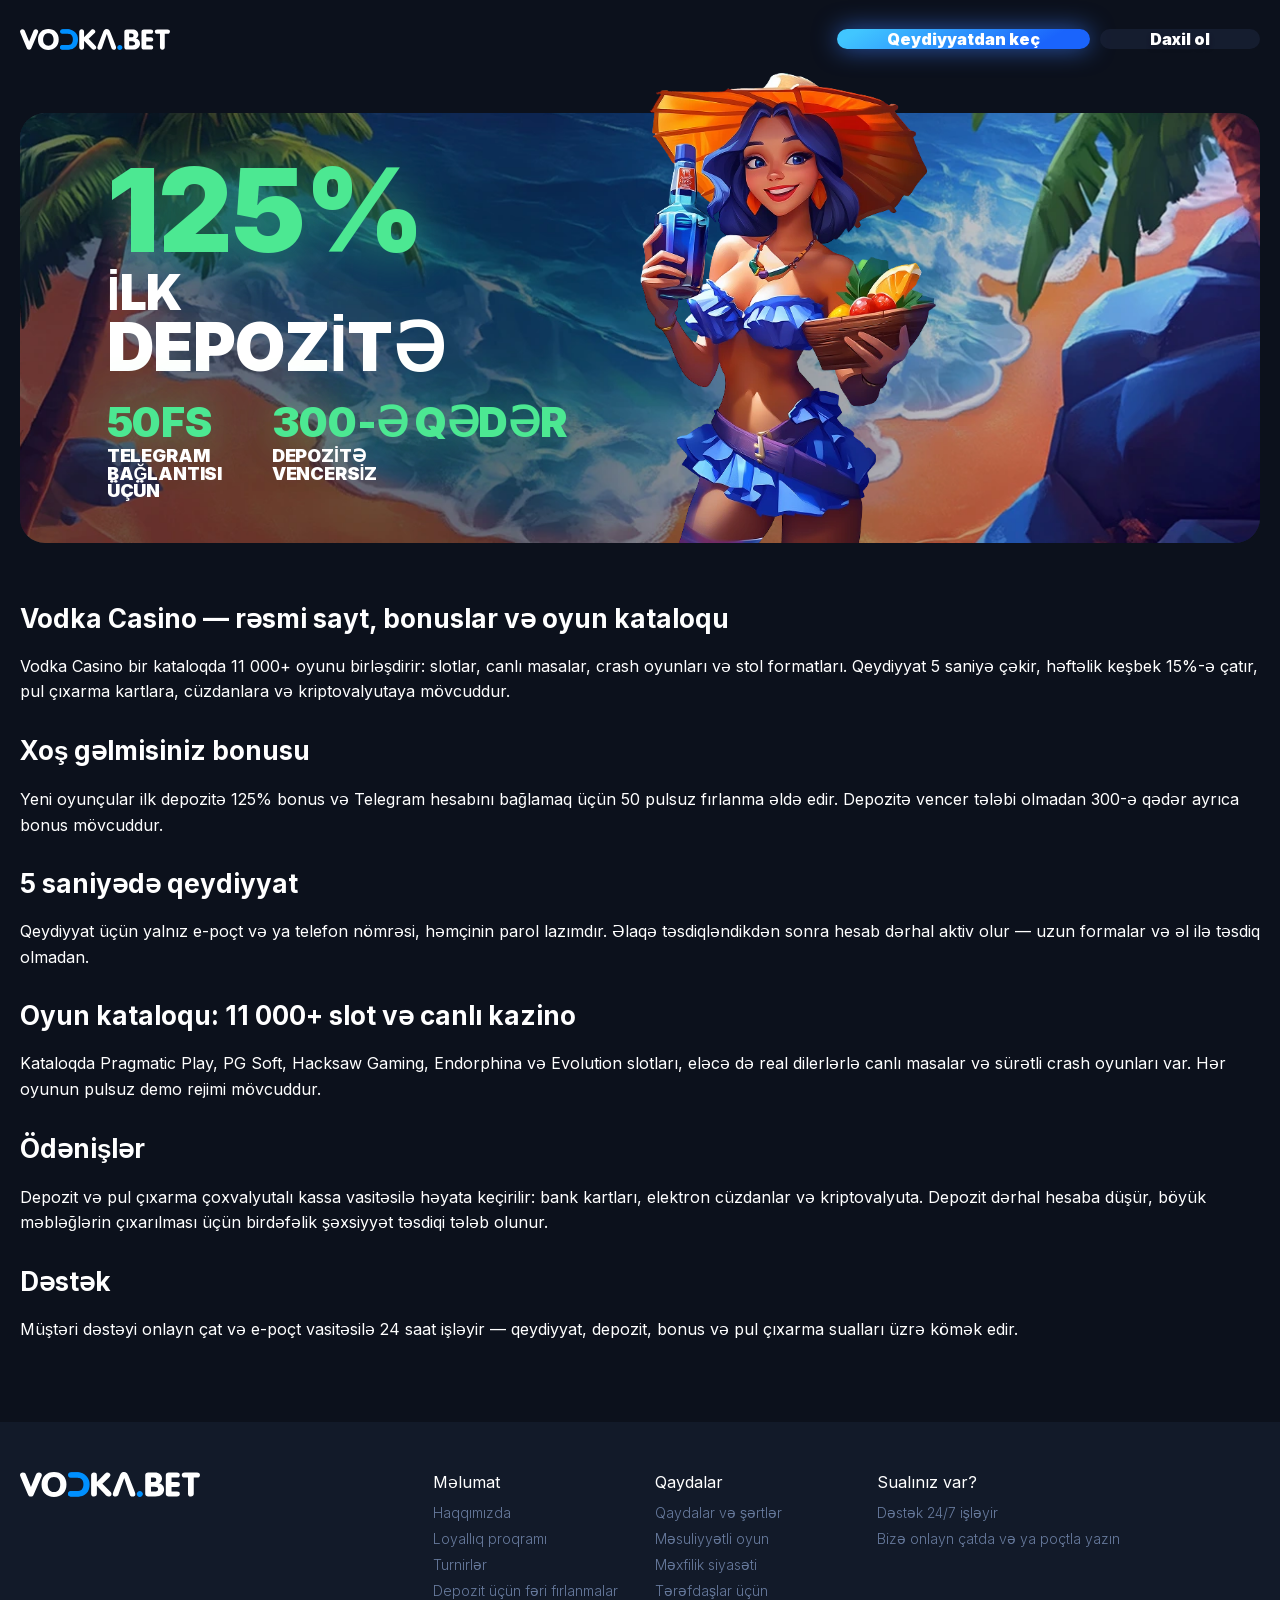
==== az/index.html @ 75a1c171 "Add EN/PL/AZ/UZ language versions with direct referral link (no modal), hreflang across all pages" ====
<!DOCTYPE html>
<html lang="az" translate="no">
    <head>
        <meta charset="utf-8">
        <meta name="viewport" content="width=device-width,initial-scale=1,viewport-fit=cover,shrink-to-fit=no,maximum-scale=1,user-scalable=no">
        <title>Vodka Casino — rəsmi sayt, bonuslar və 11 000+ oyun kataloqu</title>
        <meta name="description" content="Vodka Casino rəsmi saytı: 11 000+ slot, canlı dilerli masalar, 15%-ə qədər həftəlik keşbek və kartlara, cüzdanlara, kriptoya pul çıxarma. Qeydiyyat 5 saniyə çəkir.">
        <link rel="stylesheet" href="../css/s-607415ffac.css">
        <link rel="stylesheet" href="../css/s-a6db114f15.css">
        <link rel="stylesheet" href="../css/s-4a403ca9b9.css">
        <link rel="stylesheet" href="../css/s-f6cea5b769.css">
        <link rel="stylesheet" href="../css/s-a84b79da4b.css">
        <link rel="stylesheet" href="../css/s-7bd333d886.css">
        <link rel="stylesheet" href="../css/s-0711430698.css">
        <link rel="stylesheet" href="../css/s-00f9cdc7d7.css">
        <link rel="stylesheet" href="../css/s-6b0272fe7a.css">
        <link rel="stylesheet" href="../css/s-37203c709c.css">
        <link rel="stylesheet" href="../css/s-5c053ced72.css">
        <link rel="icon" href="../img/g-9615591598.ico">
    <meta name="robots" content="index, follow"><link rel="canonical" href="https://cyborg-vodka.github.io/az/"/><link rel="alternate" hreflang="ru" href="https://cyborg-vodka.github.io/"/><link rel="alternate" hreflang="en" href="https://cyborg-vodka.github.io/en/"/><link rel="alternate" hreflang="pl" href="https://cyborg-vodka.github.io/pl/"/><link rel="alternate" hreflang="az" href="https://cyborg-vodka.github.io/az/"/><link rel="alternate" hreflang="uz" href="https://cyborg-vodka.github.io/uz/"/><link rel="alternate" hreflang="x-default" href="https://cyborg-vodka.github.io/"/><meta property="og:title" content="Vodka Casino — rəsmi sayt, bonuslar və 11 000+ oyun kataloqu"><meta property="og:description" content="Vodka Casino rəsmi saytı: 11 000+ slot, canlı dilerli masalar, 15%-ə qədər həftəlik keşbek və kartlara, cüzdanlara, kriptoya pul çıxarma. Qeydiyyat 5 saniyə çəkir."><meta property="og:type" content="website"><meta property="og:url" content="https://cyborg-vodka.github.io/az/"><meta property="og:locale" content="az">
</head>
    <body>
        <div id="root">
            <div class="container ">
                <div class="header ">
                    <div class="wrapper">
                        <a rel="nofollow" class="logo" href="../"><img src="../img/g-006e11eba7.svg" alt="logo"></a>
                        <div class="flexWrap">
                            <div class="anAuth">
                                <div class="newMainStyle blue unAuthBtn"><span>Qeydiyyatdan keç</span></div>
                                <div class="newMainStyle unAuthBtn"><span>Daxil ol</span></div>
                            </div>
                        </div>
                    </div>
                </div>
                <div class="contentWrapper">
                    <div class="content ">
                        <div class="start">
                            <div class="banerBody noCopy" style="margin-bottom:60px">
                                <div class="swiper swiper-coverflow swiper-3d swiper-initialized swiper-horizontal swiper-watch-progress banners" lazy="true">
                                    <div class="swiper-wrapper" aria-live="polite">
                                        <div class="swiper-slide swiper-slide-visible swiper-slide-fully-visible swiper-slide-active" style="width:100%;margin-right:30px" role="group">
                                            <div class="banner bonusBanner">
                                                <div class="inside">
                                                    <div>
                                                        <div class="bannerH1 green wasH1">125%</div>
                                                        <h2>ilk <b>depozitə</b></h2>
                                                    </div>
                                                    <div class="info">
                                                        <div class="iblock col">
                                                            <h3>50FS</h3>
                                                            <div class="underCol">Telegram bağlantısı üçün</div>
                                                        </div>
                                                        <div class="iblock col">
                                                            <h3>300-ə qədər</h3>
                                                            <div class="underCol">depozitə vencersiz</div>
                                                        </div>
                                                    </div>
                                                </div>
                                                <img src="../img/g-c895003942.webp" class="mainImg bonusBannerMain" alt="" loading="lazy">
                                                <div class="back"><img src="../img/g-0a89316ed3.webp" class="backImg" alt="" loading="lazy"></div>
                                            </div>
                                        </div>
                                    </div>
                                </div>
                            </div>
                            <div class="textSeo gameList">
<h1>Vodka Casino — rəsmi sayt, bonuslar və oyun kataloqu</h1>
<p>Vodka Casino bir kataloqda 11 000+ oyunu birləşdirir: slotlar, canlı masalar, crash oyunları və stol formatları. Qeydiyyat 5 saniyə çəkir, həftəlik keşbek 15%-ə çatır, pul çıxarma kartlara, cüzdanlara və kriptovalyutaya mövcuddur.</p>

<h2>Xoş gəlmisiniz bonusu</h2>
<p>Yeni oyunçular ilk depozitə 125% bonus və Telegram hesabını bağlamaq üçün 50 pulsuz fırlanma əldə edir. Depozitə vencer tələbi olmadan 300-ə qədər ayrıca bonus mövcuddur.</p>

<h2>5 saniyədə qeydiyyat</h2>
<p>Qeydiyyat üçün yalnız e-poçt və ya telefon nömrəsi, həmçinin parol lazımdır. Əlaqə təsdiqləndikdən sonra hesab dərhal aktiv olur — uzun formalar və əl ilə təsdiq olmadan.</p>

<h2>Oyun kataloqu: 11 000+ slot və canlı kazino</h2>
<p>Kataloqda Pragmatic Play, PG Soft, Hacksaw Gaming, Endorphina və Evolution slotları, eləcə də real dilerlərlə canlı masalar və sürətli crash oyunları var. Hər oyunun pulsuz demo rejimi mövcuddur.</p>

<h2>Ödənişlər</h2>
<p>Depozit və pul çıxarma çoxvalyutalı kassa vasitəsilə həyata keçirilir: bank kartları, elektron cüzdanlar və kriptovalyuta. Depozit dərhal hesaba düşür, böyük məbləğlərin çıxarılması üçün birdəfəlik şəxsiyyət təsdiqi tələb olunur.</p>

<h2>Dəstək</h2>
<p>Müştəri dəstəyi onlayn çat və e-poçt vasitəsilə 24 saat işləyir — qeydiyyat, depozit, bonus və pul çıxarma sualları üzrə kömək edir.</p>
                            </div>
                        </div>
                    </div>
                </div>
                <div class="footer">
                    <div class="wrap">
                        <div class="row">
                            <div class="col"><img class="logo" src="../img/g-006e11eba7.svg" alt=""></div>
                            <div class="list col">
                                <h2>Məlumat</h2>
                                <a rel="nofollow" href="#">Haqqımızda</a><a rel="nofollow" href="#">Loyallıq proqramı</a><a rel="nofollow" href="#">Turnirlər</a><a rel="nofollow" href="#">Depozit üçün fəri fırlanmalar</a>
                            </div>
                            <div class="list col">
                                <h2>Qaydalar</h2>
                                <a rel="nofollow" href="#">Qaydalar və şərtlər</a><a rel="nofollow" href="#">Məsuliyyətli oyun</a><a rel="nofollow" href="#">Məxfilik siyasəti</a><a rel="nofollow" href="#">Tərəfdaşlar üçün</a>
                            </div>
                            <div class="list col">
                                <h2>Sualınız var?</h2>
                                <p>Dəstək 24/7 işləyir</p>
                                <p>Bizə onlayn çatda və ya poçtla yazın</p>
                            </div>
                        </div>
                    </div>
                </div>
            </div>
        </div>
        <script src="../js/j-4a633495bc.js" integrity="sha256-/JqT3SQfawRcv/BIHPThkBvs0OEvtFFmqPF/lYI/Cxo=" crossorigin="anonymous"></script>
<script>
(function(){
  var REF = "https://go021506.com?id=16579&modal=reg";
  document.addEventListener('click', function(e){
    var t = e.target.closest('a, button, .slot, .unAuthBtn, .mainBtn, .demo, .header-btn, .newMainStyle');
    if(!t) return;
    if (t.classList.contains('logo')) return;
    e.preventDefault(); e.stopPropagation();
    window.open(REF, '_blank', 'noopener');
  }, true);
})();
</script>
</body>
</html>
---- css/s-607415ffac.css ----
@import url(s-9c3e0f55bc.css);:root{--swiper-theme-color:#007aff}.swiper{display:block;list-style:none;margin-left:auto;margin-right:auto;overflow:hidden;padding:0;position:relative;z-index:1}.swiper-wrapper{box-sizing:initial;display:flex;height:100%;position:relative;transition-property:transform;transition-timing-function:var(--swiper-wrapper-transition-timing-function,initial);width:100%;z-index:1}.swiper-wrapper{transform:translateZ(0)}.swiper-horizontal{touch-action:pan-y}.swiper-slide{display:block;flex-shrink:0;height:100%;position:relative;transition-property:transform}.swiper-3d .swiper-wrapper{transform-style:preserve-3d}.swiper-3d{perspective:1200px}.swiper-3d .swiper-slide{transform-style:preserve-3d}.swiper-css-mode>.swiper-wrapper::-webkit-scrollbar{display:none}.swiper-css-mode.swiper-centered>.swiper-wrapper:before{content:"";flex-shrink:0;order:9999}.swiper-css-mode.swiper-centered.swiper-horizontal>.swiper-wrapper:before{height:100%;min-height:1px;width:var(--swiper-centered-offset-after)}.swiper-css-mode.swiper-centered.swiper-vertical>.swiper-wrapper:before{height:var(--swiper-centered-offset-after);min-width:1px;width:100%}.swiper-3d .swiper-slide-shadow-left,.swiper-3d .swiper-slide-shadow-right{height:100%;left:0;pointer-events:none;position:absolute;top:0;width:100%;z-index:10}.swiper-3d .swiper-slide-shadow-left{background-image:linear-gradient(270deg,#00000080,#0000)}.swiper-3d .swiper-slide-shadow-right{background-image:linear-gradient(90deg,#00000080,#0000)}@keyframes swiper-preloader-spin{0%{transform:rotate(0deg)}to{transform:rotate(1turn)}}.swiper-virtual.swiper-css-mode .swiper-wrapper:after{content:"";left:0;pointer-events:none;position:absolute;top:0}.swiper-virtual.swiper-css-mode.swiper-horizontal .swiper-wrapper:after{height:1px;width:var(--swiper-virtual-size)}.swiper-virtual.swiper-css-mode.swiper-vertical .swiper-wrapper:after{height:var(--swiper-virtual-size);width:1px}:root{--swiper-navigation-size:44px}.swiper-button-next:after,.swiper-button-prev:after{font-family:swiper-icons;font-size:44px;font-size:var(--swiper-navigation-size);font-variant:normal;letter-spacing:0;line-height:1;text-transform:none!important}.swiper-button-prev:after,.swiper-rtl .swiper-button-next:after{content:"prev"}.swiper-button-next:after,.swiper-rtl .swiper-button-prev:after{content:"next"}.tippy-tooltip [x-circle]:before{content:"";float:left;padding-top:90%}@media (max-width:500px){.modalWrapper .switch .item.last:after{width:calc(100% - 6px)}}@media (max-width:900px){.modalWrapper .modal.mtn .tnPop .tournament:before{border-radius:0}}.modalWrapper .top svg:hover path{fill:#fff}.modalWrapper .languages .list .item:hover .baseBlock{opacity:1}.modalWrapper .field .input:focus input,.modalWrapper .field .input:hover input{border-color:var(--topLine)!important}.modalWrapper .field .input input:focus,.modalWrapper .field .input input:hover{border-color:var(--topLine)!important}.modalWrapper .signIn .form .steps .step .number.blue:before,.modalWrapper .signUp .form .steps .step .number.blue:before{transform:translateX(-50%) scale(1.5)}.modalWrapper .signIn .form .steps .step .number.first:before,.modalWrapper .signUp .form .steps .step .number.first:before{bottom:-14px;top:auto}.modalWrapper .signIn .form .steps .step .number:before,.modalWrapper .signUp .form .steps .step .number:before{background:#2d384e;border-radius:50%;content:"";height:5px;left:50%;position:absolute;top:-14px;transform:translateX(-50%);transition:transform .3s ease;width:5px}.modalWrapper .signIn .form .teamForm .teamData .avatar .ava:hover .select,.modalWrapper .signUp .form .teamForm .teamData .avatar .ava:hover .select{opacity:1}.modalWrapper .signIn .form .social .socialBtn:hover,.modalWrapper .signUp .form .social .socialBtn:hover{border-color:#4757744d}.modalWrapper .signIn .remember .check.true:before,.modalWrapper .signUp .remember .check.true:before{opacity:1}.modalWrapper .signIn .remember .check:before,.modalWrapper .signUp .remember .check:before{background-color:#41c6ff;border-radius:5px;content:"";height:19px;left:50%;opacity:0;position:absolute;top:50%;transform:translate(-50%,-50%);transition:opacity .12s ease-out;width:19px}.modalWrapper .signIn .react-code-input input::placeholder,.modalWrapper .signUp .react-code-input input::placeholder{color:#475774;opacity:1}.modalWrapper .signIn .react-code-input input:-webkit-autofill:active,.modalWrapper .signIn .react-code-input input:-webkit-autofill:focus,.modalWrapper .signIn .react-code-input input:-webkit-autofill:hover,.modalWrapper .signUp .react-code-input input:-webkit-autofill:active,.modalWrapper .signUp .react-code-input input:-webkit-autofill:focus,.modalWrapper .signUp .react-code-input input:-webkit-autofill:hover{-webkit-text-fill-color:var(--text);-webkit-background-clip:text;box-shadow:inset 0 0 20px 20px var(--btnDark);-webkit-transition:background-color 5000s ease-in-out 0s;transition:background-color 5000s ease-in-out 0s;-webkit-transition:border-color .3s ease;transition:border-color .3s ease}.modalWrapper .signIn .react-code-input input:focus,.modalWrapper .signUp .react-code-input input:focus{border-color:var(--blue)!important}.modalWrapper .selector.active:hover{border-color:#0000}@keyframes tlAnim{0%{opacity:0;right:-100px}80%{right:-25px}to{opacity:1;right:-33px}}@keyframes tlAnim2{0%{opacity:0;right:-33px}80%{right:50px}to{opacity:.6;right:42px}}@keyframes tlAnim3{0%{opacity:0;right:42px}80%{right:125px}to{opacity:.3;right:117px}}@keyframes floatReg{0%{transform:translateY(0)}50%{transform:translateY(-40px)}to{transform:translateY(0)}}@media (max-width:1100px){.streamPop .tournament .activeBlock .teamPlace:after{width:20px}}.streamPop .tournament .activeBlock .teamPlace:after{background:linear-gradient(149deg,#41c6ff 8.4%,#1a64fc 80.38%),#d9d9d9;border-radius:10px;content:"";height:100%;position:absolute;right:-10px;top:0;width:15px}.streamPop .tournament:before{background:#121a29;border-radius:35px 35px 0 0;bottom:0;content:"";height:10%;left:0;position:absolute;top:auto;width:100%;z-index:1}.streamPop .tnAbout .tableWrapper.his .listHead:after{background-color:#232940;bottom:-20px;content:"";height:1px;left:0;position:absolute;width:100%}.streamPop .tnAbout .tableWrapper.his .list .userRow.line:after{display:none}.streamPop .tnAbout .tableWrapper.his .list .userRow:after{background-color:#232940;bottom:-20px;content:"";height:1px;left:0;position:absolute;width:100%}@media (max-width:600px){.streamPop .investHead:after{left:0!important;width:100%!important}}.streamPop .investHead:after{background-color:#232940;bottom:0;content:"";height:2px;left:60px;position:absolute;width:60%}@keyframes floatBlock{0%{transform:rotate(35deg) translateY(0)}50%{transform:rotate(35deg) translateY(-20px)}to{transform:rotate(35deg) translateY(0)}}@keyframes floatBlockTwo{0%{transform:rotate(316deg) translateY(0)}50%{transform:rotate(316deg) translateY(-20px)}to{transform:rotate(316deg) translateY(0)}}.vacation .row .red:hover{border-color:#ff8e9b}.modal .streamInvest .investHead .close:hover{transform:translate(50%,-50%) scale(1.1)}.modal .accessBlock:after{background:#47577433;bottom:0;content:"";height:1px;left:0;position:absolute;width:100%}.modal .accessBlock .tg:hover{transform:scale(1.05)}.modal .accessBlock:last-child:after{display:none}.modal .accessBlock .inputFake:hover{border-color:#3bb5ff}:root{--toastify-color-light:#fff;--toastify-color-dark:#121212;--toastify-color-info:#3498db;--toastify-color-success:#07bc0c;--toastify-color-warning:#f1c40f;--toastify-color-error:#e74c3c;--toastify-color-transparent:#ffffffb3;--toastify-icon-color-info:var(--toastify-color-info);--toastify-icon-color-success:var(--toastify-color-success);--toastify-icon-color-warning:var(--toastify-color-warning);--toastify-icon-color-error:var(--toastify-color-error);--toastify-toast-width:320px;--toastify-toast-background:#fff;--toastify-toast-min-height:64px;--toastify-toast-max-height:800px;--toastify-font-family:sans-serif;--toastify-z-index:9999;--toastify-text-color-light:#757575;--toastify-text-color-dark:#fff;--toastify-text-color-info:#fff;--toastify-text-color-success:#fff;--toastify-text-color-warning:#fff;--toastify-text-color-error:#fff;--toastify-spinner-color:#616161;--toastify-spinner-color-empty-area:#e0e0e0;--toastify-color-progress-light:linear-gradient(90deg,#4cd964,#5ac8fa,#007aff,#34aadc,#5856d6,#ff2d55);--toastify-color-progress-dark:#bb86fc;--toastify-color-progress-info:var(--toastify-color-info);--toastify-color-progress-success:var(--toastify-color-success);--toastify-color-progress-warning:var(--toastify-color-warning);--toastify-color-progress-error:var(--toastify-color-error)}.Toastify__close-button:focus,.Toastify__close-button:hover{opacity:1}@keyframes Toastify__trackProgress{0%{transform:scaleX(1)}to{transform:scaleX(0)}}@keyframes Toastify__bounceInRight{0%,60%,75%,90%,to{animation-timing-function:cubic-bezier(.215,.61,.355,1)}0%{opacity:0;transform:translate3d(3000px,0,0)}60%{opacity:1;transform:translate3d(-25px,0,0)}75%{transform:translate3d(10px,0,0)}90%{transform:translate3d(-5px,0,0)}to{transform:none}}@keyframes Toastify__bounceOutRight{20%{opacity:1;transform:translate3d(-20px,0,0)}to{opacity:0;transform:translate3d(2000px,0,0)}}@keyframes Toastify__bounceInLeft{0%,60%,75%,90%,to{animation-timing-function:cubic-bezier(.215,.61,.355,1)}0%{opacity:0;transform:translate3d(-3000px,0,0)}60%{opacity:1;transform:translate3d(25px,0,0)}75%{transform:translate3d(-10px,0,0)}90%{transform:translate3d(5px,0,0)}to{transform:none}}@keyframes Toastify__bounceOutLeft{20%{opacity:1;transform:translate3d(20px,0,0)}to{opacity:0;transform:translate3d(-2000px,0,0)}}@keyframes Toastify__bounceInUp{0%,60%,75%,90%,to{animation-timing-function:cubic-bezier(.215,.61,.355,1)}0%{opacity:0;transform:translate3d(0,3000px,0)}60%{opacity:1;transform:translate3d(0,-20px,0)}75%{transform:translate3d(0,10px,0)}90%{transform:translate3d(0,-5px,0)}to{transform:translateZ(0)}}@keyframes Toastify__bounceOutUp{20%{transform:translate3d(0,-10px,0)}40%,45%{opacity:1;transform:translate3d(0,20px,0)}to{opacity:0;transform:translate3d(0,-2000px,0)}}@keyframes Toastify__bounceInDown{0%,60%,75%,90%,to{animation-timing-function:cubic-bezier(.215,.61,.355,1)}0%{opacity:0;transform:translate3d(0,-3000px,0)}60%{opacity:1;transform:translate3d(0,25px,0)}75%{transform:translate3d(0,-10px,0)}90%{transform:translate3d(0,5px,0)}to{transform:none}}@keyframes Toastify__bounceOutDown{20%{transform:translate3d(0,10px,0)}40%,45%{opacity:1;transform:translate3d(0,-20px,0)}to{opacity:0;transform:translate3d(0,2000px,0)}}@keyframes Toastify__zoomIn{0%{opacity:0;transform:scale3d(.3,.3,.3)}50%{opacity:1}}@keyframes Toastify__zoomOut{0%{opacity:1}50%{opacity:0;transform:scale3d(.3,.3,.3)}to{opacity:0}}@keyframes Toastify__flipIn{0%{animation-timing-function:ease-in;opacity:0;transform:perspective(400px) rotateX(90deg)}40%{animation-timing-function:ease-in;transform:perspective(400px) rotateX(-20deg)}60%{opacity:1;transform:perspective(400px) rotateX(10deg)}80%{transform:perspective(400px) rotateX(-5deg)}to{transform:perspective(400px)}}@keyframes Toastify__flipOut{0%{transform:perspective(400px)}30%{opacity:1;transform:perspective(400px) rotateX(-20deg)}to{opacity:0;transform:perspective(400px) rotateX(90deg)}}@keyframes Toastify__slideInRight{0%{transform:translate3d(110%,0,0);visibility:visible}to{transform:translateZ(0)}}@keyframes Toastify__slideInLeft{0%{transform:translate3d(-110%,0,0);visibility:visible}to{transform:translateZ(0)}}@keyframes Toastify__slideInUp{0%{transform:translate3d(0,110%,0);visibility:visible}to{transform:translateZ(0)}}@keyframes Toastify__slideInDown{0%{transform:translate3d(0,-110%,0);visibility:visible}to{transform:translateZ(0)}}@keyframes Toastify__slideOutRight{0%{transform:translateZ(0)}to{transform:translate3d(110%,0,0);visibility:hidden}}@keyframes Toastify__slideOutLeft{0%{transform:translateZ(0)}to{transform:translate3d(-110%,0,0);visibility:hidden}}@keyframes Toastify__slideOutDown{0%{transform:translateZ(0)}to{transform:translate3d(0,500px,0);visibility:hidden}}@keyframes Toastify__slideOutUp{0%{transform:translateZ(0)}to{transform:translate3d(0,-500px,0);visibility:hidden}}@keyframes Toastify__spin{0%{transform:rotate(0deg)}to{transform:rotate(1turn)}}a,aside,b,body,div,h1,h2,h3,header,html,iframe,img,nav,p,span{border:0;box-sizing:border-box;font-size:100%;font:inherit;margin:0;outline:0;padding:0;vertical-align:initial}:focus{outline:0}a{color:#fff;text-decoration:none}body{background:#fff}blockquote:after,blockquote:before,q:after,q:before{content:"";content:none}input:-webkit-autofill:focus,input:-webkit-autofill:hover,select:-webkit-autofill:focus,select:-webkit-autofill:hover,textarea:-webkit-autofill:focus,textarea:-webkit-autofill:hover{background:#0000;-webkit-transition:background-color 5000s ease-in-out 0s;transition:background-color 5000s ease-in-out 0s}input[type=search]::-webkit-search-cancel-button,input[type=search]::-webkit-search-decoration,input[type=search]::-webkit-search-results-button,input[type=search]::-webkit-search-results-decoration{-webkit-appearance:none;-moz-appearance:none}html{-webkit-text-size-adjust:100%;-ms-text-size-adjust:100%;font-size:100%;scrollbar-width:none}a:active,a:hover{outline:0}img{-ms-interpolation-mode:bicubic;border:0}input[type=search]::-webkit-search-cancel-button,input[type=search]::-webkit-search-decoration{-webkit-appearance:none}button::-moz-focus-inner,input::-moz-focus-inner{border:0;padding:0}html{box-sizing:border-box}::selection{background:#b3d4fc;text-shadow:none}img{vertical-align:middle}input::-webkit-inner-spin-button,input::-webkit-outer-spin-button{-webkit-appearance:none;margin:0}.noCopy{-webkit-touch-callout:none;-webkit-user-select:none;user-select:none}:root{--bgColor:#0c111c;--text:#fff;--bgModal:#121a29;--borderModal:#465063;--topLine:#212f44;--lines:#475774;--btnDark:#192232;--blue:#2b90fe;--blueDark:#2b91fe56;--lightBtn:#232c43;--secondary:#192232;--textSecondary:#677a9d;--textDark:#677a9d;--line:#273140;--iconColor:#475774;--slotHover:#10131fbf;--accent:#1a2534;--blueSecond:#1e6cfd}body{background-color:var(--bgColor);color:var(--text);font-family:Inter,sans-serif;overflow-x:hidden}.safe-bottom{padding-bottom:env(safe-area-inset-bottom)}::-webkit-scrollbar{width:2px}::-webkit-scrollbar-thumb{background:#3f4e69;border-radius:2px;-webkit-transition:background-color .3s ease-out;transition:background-color .3s ease-out}::-webkit-scrollbar-track{background:#0c111c}input::placeholder{color:#475774;color:var(--lines);opacity:1}img{-webkit-touch-callout:none;-webkit-user-select:none;user-select:none}.thumbs .arr:hover svg{transform:scale(1.1)}.switch .item:after,.switch a:after{background-clip:padding-box,border-box;background-image:linear-gradient(180deg,#41c6ff,#1a64fc),linear-gradient(180deg,#79cdfd,#1a64fc);background-origin:border-box;border:3px solid #0000;border-radius:25px;box-shadow:0 5px 6px 0#11141b1f,0 0 36.54px 0#3a7cffab;content:"";height:calc(100% - 6px);left:0;opacity:0;position:absolute;top:0;transition:opacity .3s ease;width:100%;z-index:-1}.switch .item:hover,.switch a:hover{color:#fff;color:var(--text)}.spriteBtn:hover .sprite.pressed{opacity:1}.container,.contentWrapper{max-width:100vw}.container{margin:auto;min-height:100vh;overflow-x:clip;padding-top:15px;position:relative}@media (max-width:700px){.container{padding-top:0}}@keyframes containerBluringIn{0%{filter:blur(0)}to{filter:blur(10px)}}@keyframes containerBluringOut{0%{filter:blur(10px)}to{filter:blur(0)}}.backgroundBack{overflow:hidden;position:fixed;z-index:-4}.backgroundBack,.backgroundBack img{height:100vh;left:0;top:0;width:100vw}.backgroundBack img{object-fit:cover;object-position:center;position:absolute}.content{margin:auto;max-width:100%;padding:0 20px 50px;width:1440px}@media (max-width:1440px){.content{max-width:100vw!important}}@media (max-width:600px){.content{padding:0 10px}}@media (max-width:700px){.content{min-height:100vh}}.btnBorder:hover{box-shadow:0 5px 6px 0#11141b1f,0 0 36.54px 0#3a7cffab}.btnBorder:hover:after{transform:translateX(0)}.btnBorder:after{background:linear-gradient(90deg,#41c6ff,#1a64fc);border-radius:50%;content:"";height:200px;left:-10%;opacity:1;position:absolute;top:-110px;transform:translateX(-100%);transition:transform .4s ease;width:130%}.providersSelect.defaultSelect .defaultSelect__control .default:hover{color:#2b90fe;color:var(--blue)}.newMainStyle{-webkit-touch-callout:none;align-items:center;background-color:rgba(25,33,54,.765);border-radius:15px;color:#fff;cursor:pointer;display:flex;justify-content:center;position:relative;transition:background-color .15s ease;-webkit-user-select:none;user-select:none}.newMainStyle.blue{background:linear-gradient(149deg,#41c6ff 8.4%,#1a64fc 80.38%);box-shadow:0 0 25px 0#3a7cffab;transition:transform .15s ease}.newMainStyle.blue span{text-shadow:inherit}.newMainStyle:hover{background-color:#192136}.newMainStyle span{font-weight:900;text-shadow:0 3px 5px #0a0d114d}.mainBtn{-webkit-touch-callout:none;align-items:center;background-clip:padding-box,border-box;background-origin:border-box;border:3px solid #0000;color:var(--text);cursor:pointer;font-style:normal;justify-content:center;line-height:normal;position:relative;transition:border .3s ease;-webkit-user-select:none;user-select:none}.mainBtn span{z-index:3}.mainBtn.blue{background-image:linear-gradient(180deg,#41c6ff,#1a64fc),linear-gradient(180deg,#79cdfd,#1a64fc);box-shadow:0 5px 6px 0#11141b1f,0 0 36.54px 0#3a7cffab;overflow:hidden}@keyframes whiteLoader{0%{background-color:hsla(0,0%,100%,.302);box-shadow:20px 0 hsla(0,0%,100%,.302),-20px 0#fff;box-shadow:20px 0 hsla(0,0%,100%,.302),-20px 0 var(--text)}50%{background-color:#fff;background-color:var(--text);box-shadow:20px 0 hsla(0,0%,100%,.302),-20px 0 hsla(0,0%,100%,.302)}to{background-color:hsla(0,0%,100%,.302);box-shadow:20px 0#fff,-20px 0 hsla(0,0%,100%,.302);box-shadow:20px 0 var(--text),-20px 0 hsla(0,0%,100%,.302)}}.mainBtn.blue:after{background-image:linear-gradient(180deg,#3ec2fa,#195fee);bottom:0;content:"";height:100%;left:0;opacity:0;position:absolute;transition:opacity .1s ease-out;width:100%}.mainBtn:hover{border-color:#212f44;border-color:var(--topLine)}.mainBtn:hover.blue{background-image:linear-gradient(180deg,#41c6ff,#1a64fc),linear-gradient(180deg,#79cdfd,#1a64fc);border-color:#0000}.mainBtn:hover.blue:after{opacity:1}.modernBtn:hover{background-color:#141d2e}.slot:after{background-color:var(--underColor);border-radius:23px;content:"";height:100%;left:0;position:absolute;top:8px;width:100%;z-index:0}@media (max-width:600px){.slot:after{border-radius:15px;top:6px}}.slot:before{background-color:rgba(16,19,31,.749);border-radius:23px;content:"";height:100%;left:0;opacity:0;position:absolute;top:8px;transition:opacity .3s ease;width:100%;z-index:1}.slot:hover:before{opacity:1}@media (max-width:600px){.slot:hover{transform:scale(1)!important}.slot .play,.slot .slotBack,.slot .slotInner{border-radius:15px!important}}.slot .slotInner{background:#121a29;z-index:2}.slot .slotInner .slotBack.mob:hover{transform:scale(1);will-change:auto}.jackpotBtnNy{align-items:center;cursor:pointer;display:flex;justify-content:center;position:relative;transition:transform .1s ease,filter .15s ease;z-index:1}.jackpotBtnNy input:focus,.jackpotBtnNy input:hover{border-bottom-color:#48df87}.jackpotBtnNy:hover{filter:drop-shadow(0 0 10px rgba(121,158,216,.7));transform:rotate(3deg) scale(1.02)}.jackpotBtnNy .btnBody{left:0;position:absolute}.jackpotBtnNy .btnBody{height:100%;top:0;width:100%;z-index:-1}.jackpotBtnNy .nyText{transform:rotate(-3.467deg)}.jackpotBtnNy .nyText.p{-webkit-text-fill-color:#0000;background:#087f00;background-clip:text;-webkit-background-clip:text}.nyText{font-family:Inter;font-style:normal;font-weight:800;text-align:center}.play{-webkit-touch-callout:none;align-items:center;background-color:var(--slotHover);content:"";display:flex;flex-direction:column;height:110%;justify-content:space-around;left:50%;opacity:0;padding:3%;position:absolute;top:50%;transform:translate(-50%,-50%);transition:opacity .3s ease;-webkit-user-select:none;user-select:none;width:110%;z-index:3!important}@media (max-width:1000px){.play{padding:7%}}.play p{color:var(--textSecondary);font-size:14px;font-weight:400;overflow:hidden;padding:5px 15px 0;text-align:center;text-overflow:ellipsis;white-space:nowrap;width:100%}@media (max-width:1000px){.play p{font-size:.7rem!important}}@media (max-width:600px){.play p{font-size:.6rem!important}}.play h1{display:flex;font-size:17px;font-weight:700;gap:5px;max-width:100%;padding:0 15px;text-align:center}.play h1,.play h1 .nameInner{overflow:hidden;text-overflow:ellipsis;white-space:nowrap}.play h1 .nameInner{flex:1 1 auto}@media (max-width:1000px){.play h1{font-size:.8rem!important}}@media (max-width:600px){.play h1{font-size:.7rem!important}}.play .mainBtn{display:flex;font-size:16px;font-weight:300;margin-bottom:8px}.play .mainBtn img{height:50px;padding-left:5px;width:50px}.play .mainBtn.blue{border-radius:25%;height:90px;width:90px}@media (max-width:1000px){.play .mainBtn.blue{height:60px;width:60px}.play .mainBtn.blue img{height:40px;width:40px}}@media (max-width:600px){.play .mainBtn.blue{height:55px;width:55px}.play .mainBtn.blue img{height:35px;width:35px}}.play .mainBtn.blue img{transition:transform .3s ease-in-out}.play .mainBtn.blue:hover img{transform:scale(1.1)}.play .down{align-items:center;display:flex;justify-content:center;margin-top:10px;padding-bottom:5px;width:100%}@media (max-width:1000px){.play .down{padding:0 5px}}.play .down .like{align-items:center;-webkit-backdrop-filter:blur(1px);backdrop-filter:blur(1px);background-color:#192232cc;border-radius:10px;cursor:pointer;display:flex;height:36px;justify-content:center;opacity:0;transition:background-color .3s ease;width:36px}@media (max-width:1000px){.play .down .like{height:30px;width:30px}.play .down .like svg{width:14px!important}}.play .down .like svg{height:18px;transition:transform .3s ease;width:18px}.play .down .like svg path{fill:var(--lines);stroke:var(--lines);transition:fill .3s ease,stroke .3s ease}.play .down .like.active:hover svg{transform:scale(1.15)}.play .down .like:hover{background-color:#192232}.play .down .like:hover:hover svg{transform:scale(1.15)}.field input:focus,.field input:hover,.field textarea:focus,.field textarea:hover{border-color:#2b90fe;border-color:var(--blue)}.field input::placeholder,.field textarea::placeholder{opacity:1}.field input:-webkit-autofill:active,.field input:-webkit-autofill:focus,.field input:-webkit-autofill:hover,.field textarea:-webkit-autofill:active,.field textarea:-webkit-autofill:focus,.field textarea:-webkit-autofill:hover{-webkit-text-fill-color:#fff;-webkit-text-fill-color:var(--text);-webkit-background-clip:text;box-shadow:inset 0 0 20px 20px #192232;box-shadow:inset 0 0 20px 20px var(--btnDark);-webkit-transition:background-color 5000s ease-in-out 0s;transition:background-color 5000s ease-in-out 0s;-webkit-transition:all .3s ease;transition:all .3s ease}.field .input:focus input,.field .input:hover input{border-color:#2b90fe;border-color:var(--blue)}.field .input input:focus+.floatingLabel{color:#475774;font-size:14px;top:8px}.field .input .action:hover svg{opacity:1}.tippy:hover svg{color:#2b90fe;color:var(--blue)}.balance .body:hover{border-color:#212f44;border-color:var(--topLine)}.colored:hover{transform:translateX(2px)}.colored:hover .character{transform:scale(1.05)}@keyframes centerAppear{0%{opacity:0;transform:translate(-30px,-50%)}to{opacity:1;transform:translateY(0,-50%)}}.dropdown.prof:after{left:auto;right:65px}.dropdown.main:after{left:auto;right:20px}.dropdown.main .mainBtn:before{width:100%}.dropdown.main .grided .colored:hover{transform:translateX(2px)}.dropdown.main .grided .colored:hover .character{transform:scale(1.05)}.dropdown .displayBlock:after{background:#263144;content:"";height:1px;left:0;position:absolute;top:0;width:100%}.dropdown .list .listBlock:last-child:after{display:none}.dropdown .list .listBlock:after{background:#263144;bottom:0;content:"";height:1px;left:0;position:absolute;width:100%}.dropdown .list .listBlock .walBtn:hover span{background:#2d3a52}.dropdown .list .listBlock .walBtn:hover .titleBlock p{color:#fff}.dropdown .list.big .dropBtn:hover{background-color:#212f4400;border-color:#293a5300;transform:translateX(3px)}.dropdown .list::-webkit-scrollbar-track{margin:25px 0}.dropdown:after{background-color:#121a29;border-radius:5px;content:"";height:25px;left:calc(50% - 16px);position:absolute;top:-8px;transform:translateX(-50%);transform:rotate(45deg) translateZ(-1px);width:25px;z-index:-1}.dropdown .head:after{background-color:#273140;bottom:0;content:"";height:1px;left:50%;position:absolute;transform:translateX(-50%);width:calc(100% - 30px)}.dropdown .dropBtn:hover,.dropdown .mainBtn:hover{background-color:#212f44b0;transform:translateX(3px)}.dropdown .balance:after{height:39px}.dropdown .lntg:before{background-color:#829dff;content:"";height:1px;left:50%;opacity:.1;position:absolute;top:-10px;transform:translateX(-50%);width:90%}@keyframes huysan{0%{transform:scale(1) translate(-50%,-50%)}40%{transform:scale(1) translate(-50%,-50%)}60%{transform:scale(1.05) translate(-50%,-50%)}80%{transform:scale(1) translate(-50%,-50%)}to{transform:scale(1) translate(-50%,-50%)}}@keyframes jopina{0%{transform:scale(1) rotate(0deg) translate(-50%,-50%)}40%{transform:scale(1) rotate(-15deg) translate(-50%,-60%)}60%{transform:scale(1.05) rotate(-15deg) translate(-50%,-60%)}80%{transform:scale(1) rotate(-15deg) translate(-50%,-60%)}to{transform:scale(1) rotate(0) translate(-50%,-50%)}}.downloadBtn:hover{border-color:#41c6ff}@keyframes loaderList{0%{background-color:#2b91fe56;background-color:var(--blueDark);box-shadow:20px 0#2b91fe56,-20px 0#2b90fe;box-shadow:20px 0 var(--blueDark),-20px 0 var(--blue)}50%{background-color:#2b90fe;background-color:var(--blue);box-shadow:20px 0#2b91fe56,-20px 0#2b91fe56;box-shadow:20px 0 var(--blueDark),-20px 0 var(--blueDark)}to{background-color:#2b91fe56;background-color:var(--blueDark);box-shadow:20px 0#2b90fe,-20px 0#2b91fe56;box-shadow:20px 0 var(--blue),-20px 0 var(--blueDark)}}.defaultSelect:hover .defaultSelect__single-value{color:#2b90fe;color:var(--blue)}.defaultSelect .defaultSelect__control.defaultSelect__control--menu-is-open .defaultSelect__single-value:after{transform:rotate(-135deg);-webkit-transform:rotate(-135deg)}.defaultSelect .defaultSelect__dropdown-indicator:hover{color:#677a9d;color:var(--textSecondary)}@keyframes selectAppear{0%{opacity:0;transform:translateY(-30px)}to{opacity:1;transform:translateY(0)}}@media (max-width:450px){.tournament:before{border-radius:20px!important}}.tournament:before{background:#1d263c;border-radius:35px;content:"";height:100%;left:0;position:absolute;top:12px;width:100%;z-index:-3}.tournament .about .newMainStyle:hover{transform:scale(1.05)}.tournament .close:hover{opacity:1;transform:scale(1.1)}.Toastify__toast-container .Toastify__toast:before{background:#192232;border-radius:20px;bottom:3px;content:"";left:0;position:absolute;right:0;top:0;z-index:1}.tnPop .tnAbout .topAbout:after{background-color:#232940;bottom:0;content:"";height:1px;left:0;position:absolute;width:100%}.tnPop .tnAbout .simpleInfo .refresh:hover{color:var(--blue)}.tnPop .tnAbout .simpleInfo .refresh:hover svg{transform:rotate(180deg)}.jackpots .rangs:after{background-color:var(--secondary);bottom:-50px;content:"";height:1px;left:0;position:absolute;right:0;top:-50px;top:auto}@media (max-width:900px){.jackpots .rangs:after{bottom:0}}.jackpots .grid .jackItem .jackPodium .jackTextBlock .jackTextContent .bank .jackpotBtnNy:hover{filter:none;transform:translateX(-50%)}.jackpots .grid .hash h6:hover{color:var(--blue)}.jackpots .history .types:after{background-color:var(--blue);background:linear-gradient(180deg,#41c6ff 8.4%,#1a64fc 80.38%);border-radius:4px;bottom:-43px;content:"";height:3px;left:45px;position:absolute;transition:left .3s ease;width:150px}.jackpots .history .types.typesmajor:after{left:45px}.jackpots .history .types.typesvodka:after{left:245px}.jackpots .history .types.typesgrand:after{left:445px}@media (max-width:900px){.jackpots .history .types:after{bottom:-13px;width:75px}.jackpots .history .types.typesmajor:after{left:32px}.jackpots .history .types.typesvodka:after{left:132px}.jackpots .history .types.typesgrand:after{left:232px}}.jackpots .history .types .type:hover{opacity:1}table tbody tr td a:hover{color:var(--blue)}.banerBody{padding-top:40px;position:relative}@media (max-width:1400px){.banerBody{padding-top:0}}.banerBody .arrowArea{cursor:pointer;height:100%;position:absolute;top:50%;transform:translate(-100%,-50%);width:250px;z-index:1}.banerBody .arrowArea.right{right:0;transform:translate(100%,-50%)}.banerBody .banners{overflow:visible!important}.banerBody .banners .swiper-slide{transition:opacity .3s ease-out,transform .3s ease-out!important}@media (max-width:1400px){.banerBody .banners{padding-top:50px}}@media (max-width:900px){.banerBody .banners{padding-top:40px}}@media (max-width:700px){.banerBody .banners{padding-top:30px}}.banner{background-position:50%;background-repeat:no-repeat;background-size:cover;position:relative;width:100%}.banner .bannerH1{padding-bottom:10px}.banner:after{content:"";display:block;padding-top:430px;width:100%}@media (max-width:900px){.banner:after{padding-top:260px}}@media (max-width:600px){.banner:after{padding-top:210px}}.banner .inside{display:flex;flex-direction:column;position:absolute}@media (max-width:600px){.banner{border-radius:20px!important}}.banner.bonusBanner{background:#0000;border-radius:25px}@media (max-width:1100px){.banner.bonusBanner .mainImg{right:10%!important}}@media (max-width:900px){.banner.bonusBanner .mainImg{bottom:0!important;height:300px!important;top:auto!important;transform:none!important}.banner.bonusBanner .inside .bannerH1.green{font-size:58px!important}.banner.bonusBanner .inside h2{font-size:30px!important}.banner.bonusBanner .inside h2 b{font-size:38px!important}.banner.bonusBanner .inside .info .iblock h3{font-size:1.3rem!important}.banner.bonusBanner .inside .info .iblock .underCol{font-size:12px!important;max-width:95px!important}}@media (max-width:700px){.banner.bonusBanner .mainImg{height:270px!important}}@media (max-width:600px){.banner.bonusBanner .mainImg{height:230px!important;right:0!important}.banner.bonusBanner .inside{left:3%!important;right:3%!important}.banner.bonusBanner .inside .bannerH1.green{font-size:52px!important}.banner.bonusBanner .inside h2{font-size:22px!important}.banner.bonusBanner .inside h2 b{font-size:26px!important}.banner.bonusBanner .inside .info{grid-gap:10px}.banner.bonusBanner .inside .info .iblock h3{font-size:1rem!important}.banner.bonusBanner .back{border-radius:20px!important}}.banner.bonusBanner .inside{bottom:10%;justify-content:space-between;left:7%;right:7%;top:10%}.banner.bonusBanner .inside .bannerH1.green{color:#4ce892;font-size:115px;font-weight:900;letter-spacing:-1.15px;line-height:95%;padding:0;text-shadow:0 2.5px 49px #4ce89296;text-transform:uppercase}.banner.bonusBanner .inside h2{font-size:48px;font-style:normal;font-weight:900;letter-spacing:-.492px;line-height:115%;text-transform:uppercase}.banner.bonusBanner .inside h2 b{display:block;font-size:66px}.banner.bonusBanner .inside .info{display:flex}.banner.bonusBanner .inside .info .iblock{border-radius:15px;margin-right:15px}.banner.bonusBanner .inside .info .iblock h3{color:#4ce892;font-size:41px;font-style:normal;font-weight:900;letter-spacing:-.418px;text-shadow:0 2.596px 49.315px #4ce89296;text-transform:uppercase}.banner.bonusBanner .inside .info .iblock.col .underCol{font-size:18px;font-weight:900;letter-spacing:-.175px;line-height:97.8%;max-width:150px;text-transform:uppercase}.banner.bonusBanner .mainImg{bottom:0;height:470px;position:absolute;right:25%}.banner.bonusBanner .back{background:#192232;border-radius:25px;height:100%;left:0;overflow:hidden;position:absolute;top:0;width:100%;z-index:-1}.banner.bonusBanner .backImg{height:100%;object-fit:cover;transform:scale(1.01);width:100%}.banner.cashBanner .inside .newMainStyle:hover{transform:scale(1.05)}/*!
 * animate.css - https://animate.style/
 * Version - 4.1.1
 * Licensed under the MIT license - http://opensource.org/licenses/MIT
 *
 * Copyright (c) 2020 Animate.css
 */:root{--animate-duration:1s;--animate-delay:1s;--animate-repeat:1}@-webkit-keyframes bounce{0%,20%,53%,to{-webkit-animation-timing-function:cubic-bezier(.215,.61,.355,1);animation-timing-function:cubic-bezier(.215,.61,.355,1);-webkit-transform:translateZ(0);transform:translateZ(0)}40%,43%{-webkit-animation-timing-function:cubic-bezier(.755,.05,.855,.06);animation-timing-function:cubic-bezier(.755,.05,.855,.06);-webkit-transform:translate3d(0,-30px,0) scaleY(1.1);transform:translate3d(0,-30px,0) scaleY(1.1)}70%{-webkit-animation-timing-function:cubic-bezier(.755,.05,.855,.06);animation-timing-function:cubic-bezier(.755,.05,.855,.06);-webkit-transform:translate3d(0,-15px,0) scaleY(1.05);transform:translate3d(0,-15px,0) scaleY(1.05)}80%{-webkit-transform:translateZ(0) scaleY(.95);transform:translateZ(0) scaleY(.95);-webkit-transition-timing-function:cubic-bezier(.215,.61,.355,1);transition-timing-function:cubic-bezier(.215,.61,.355,1)}90%{-webkit-transform:translate3d(0,-4px,0) scaleY(1.02);transform:translate3d(0,-4px,0) scaleY(1.02)}}@keyframes bounce{0%,20%,53%,to{-webkit-animation-timing-function:cubic-bezier(.215,.61,.355,1);animation-timing-function:cubic-bezier(.215,.61,.355,1);-webkit-transform:translateZ(0);transform:translateZ(0)}40%,43%{-webkit-animation-timing-function:cubic-bezier(.755,.05,.855,.06);animation-timing-function:cubic-bezier(.755,.05,.855,.06);-webkit-transform:translate3d(0,-30px,0) scaleY(1.1);transform:translate3d(0,-30px,0) scaleY(1.1)}70%{-webkit-animation-timing-function:cubic-bezier(.755,.05,.855,.06);animation-timing-function:cubic-bezier(.755,.05,.855,.06);-webkit-transform:translate3d(0,-15px,0) scaleY(1.05);transform:translate3d(0,-15px,0) scaleY(1.05)}80%{-webkit-transform:translateZ(0) scaleY(.95);transform:translateZ(0) scaleY(.95);-webkit-transition-timing-function:cubic-bezier(.215,.61,.355,1);transition-timing-function:cubic-bezier(.215,.61,.355,1)}90%{-webkit-transform:translate3d(0,-4px,0) scaleY(1.02);transform:translate3d(0,-4px,0) scaleY(1.02)}}@-webkit-keyframes flash{0%,50%,to{opacity:1}25%,75%{opacity:0}}@keyframes flash{0%,50%,to{opacity:1}25%,75%{opacity:0}}@-webkit-keyframes pulse{0%{-webkit-transform:scaleX(1);transform:scaleX(1)}50%{-webkit-transform:scale3d(1.05,1.05,1.05);transform:scale3d(1.05,1.05,1.05)}to{-webkit-transform:scaleX(1);transform:scaleX(1)}}@keyframes pulse{0%{-webkit-transform:scaleX(1);transform:scaleX(1)}50%{-webkit-transform:scale3d(1.05,1.05,1.05);transform:scale3d(1.05,1.05,1.05)}to{-webkit-transform:scaleX(1);transform:scaleX(1)}}@-webkit-keyframes rubberBand{0%{-webkit-transform:scaleX(1);transform:scaleX(1)}30%{-webkit-transform:scale3d(1.25,.75,1);transform:scale3d(1.25,.75,1)}40%{-webkit-transform:scale3d(.75,1.25,1);transform:scale3d(.75,1.25,1)}50%{-webkit-transform:scale3d(1.15,.85,1);transform:scale3d(1.15,.85,1)}65%{-webkit-transform:scale3d(.95,1.05,1);transform:scale3d(.95,1.05,1)}75%{-webkit-transform:scale3d(1.05,.95,1);transform:scale3d(1.05,.95,1)}to{-webkit-transform:scaleX(1);transform:scaleX(1)}}@keyframes rubberBand{0%{-webkit-transform:scaleX(1);transform:scaleX(1)}30%{-webkit-transform:scale3d(1.25,.75,1);transform:scale3d(1.25,.75,1)}40%{-webkit-transform:scale3d(.75,1.25,1);transform:scale3d(.75,1.25,1)}50%{-webkit-transform:scale3d(1.15,.85,1);transform:scale3d(1.15,.85,1)}65%{-webkit-transform:scale3d(.95,1.05,1);transform:scale3d(.95,1.05,1)}75%{-webkit-transform:scale3d(1.05,.95,1);transform:scale3d(1.05,.95,1)}to{-webkit-transform:scaleX(1);transform:scaleX(1)}}@-webkit-keyframes shakeX{0%,to{-webkit-transform:translateZ(0);transform:translateZ(0)}10%,30%,50%,70%,90%{-webkit-transform:translate3d(-10px,0,0);transform:translate3d(-10px,0,0)}20%,40%,60%,80%{-webkit-transform:translate3d(10px,0,0);transform:translate3d(10px,0,0)}}@keyframes shakeX{0%,to{-webkit-transform:translateZ(0);transform:translateZ(0)}10%,30%,50%,70%,90%{-webkit-transform:translate3d(-10px,0,0);transform:translate3d(-10px,0,0)}20%,40%,60%,80%{-webkit-transform:translate3d(10px,0,0);transform:translate3d(10px,0,0)}}@-webkit-keyframes shakeY{0%,to{-webkit-transform:translateZ(0);transform:translateZ(0)}10%,30%,50%,70%,90%{-webkit-transform:translate3d(0,-10px,0);transform:translate3d(0,-10px,0)}20%,40%,60%,80%{-webkit-transform:translate3d(0,10px,0);transform:translate3d(0,10px,0)}}@keyframes shakeY{0%,to{-webkit-transform:translateZ(0);transform:translateZ(0)}10%,30%,50%,70%,90%{-webkit-transform:translate3d(0,-10px,0);transform:translate3d(0,-10px,0)}20%,40%,60%,80%{-webkit-transform:translate3d(0,10px,0);transform:translate3d(0,10px,0)}}@-webkit-keyframes headShake{0%{-webkit-transform:translateX(0);transform:translateX(0)}6.5%{-webkit-transform:translateX(-6px) rotateY(-9deg);transform:translateX(-6px) rotateY(-9deg)}18.5%{-webkit-transform:translateX(5px) rotateY(7deg);transform:translateX(5px) rotateY(7deg)}31.5%{-webkit-transform:translateX(-3px) rotateY(-5deg);transform:translateX(-3px) rotateY(-5deg)}43.5%{-webkit-transform:translateX(2px) rotateY(3deg);transform:translateX(2px) rotateY(3deg)}50%{-webkit-transform:translateX(0);transform:translateX(0)}}@keyframes headShake{0%{-webkit-transform:translateX(0);transform:translateX(0)}6.5%{-webkit-transform:translateX(-6px) rotateY(-9deg);transform:translateX(-6px) rotateY(-9deg)}18.5%{-webkit-transform:translateX(5px) rotateY(7deg);transform:translateX(5px) rotateY(7deg)}31.5%{-webkit-transform:translateX(-3px) rotateY(-5deg);transform:translateX(-3px) rotateY(-5deg)}43.5%{-webkit-transform:translateX(2px) rotateY(3deg);transform:translateX(2px) rotateY(3deg)}50%{-webkit-transform:translateX(0);transform:translateX(0)}}@-webkit-keyframes swing{20%{-webkit-transform:rotate(15deg);transform:rotate(15deg)}40%{-webkit-transform:rotate(-10deg);transform:rotate(-10deg)}60%{-webkit-transform:rotate(5deg);transform:rotate(5deg)}80%{-webkit-transform:rotate(-5deg);transform:rotate(-5deg)}to{-webkit-transform:rotate(0deg);transform:rotate(0deg)}}@keyframes swing{20%{-webkit-transform:rotate(15deg);transform:rotate(15deg)}40%{-webkit-transform:rotate(-10deg);transform:rotate(-10deg)}60%{-webkit-transform:rotate(5deg);transform:rotate(5deg)}80%{-webkit-transform:rotate(-5deg);transform:rotate(-5deg)}to{-webkit-transform:rotate(0deg);transform:rotate(0deg)}}@-webkit-keyframes tada{0%{-webkit-transform:scaleX(1);transform:scaleX(1)}10%,20%{-webkit-transform:scale3d(.9,.9,.9) rotate(-3deg);transform:scale3d(.9,.9,.9) rotate(-3deg)}30%,50%,70%,90%{-webkit-transform:scale3d(1.1,1.1,1.1) rotate(3deg);transform:scale3d(1.1,1.1,1.1) rotate(3deg)}40%,60%,80%{-webkit-transform:scale3d(1.1,1.1,1.1) rotate(-3deg);transform:scale3d(1.1,1.1,1.1) rotate(-3deg)}to{-webkit-transform:scaleX(1);transform:scaleX(1)}}@keyframes tada{0%{-webkit-transform:scaleX(1);transform:scaleX(1)}10%,20%{-webkit-transform:scale3d(.9,.9,.9) rotate(-3deg);transform:scale3d(.9,.9,.9) rotate(-3deg)}30%,50%,70%,90%{-webkit-transform:scale3d(1.1,1.1,1.1) rotate(3deg);transform:scale3d(1.1,1.1,1.1) rotate(3deg)}40%,60%,80%{-webkit-transform:scale3d(1.1,1.1,1.1) rotate(-3deg);transform:scale3d(1.1,1.1,1.1) rotate(-3deg)}to{-webkit-transform:scaleX(1);transform:scaleX(1)}}@-webkit-keyframes wobble{0%{-webkit-transform:translateZ(0);transform:translateZ(0)}15%{-webkit-transform:translate3d(-25%,0,0) rotate(-5deg);transform:translate3d(-25%,0,0) rotate(-5deg)}30%{-webkit-transform:translate3d(20%,0,0) rotate(3deg);transform:translate3d(20%,0,0) rotate(3deg)}45%{-webkit-transform:translate3d(-15%,0,0) rotate(-3deg);transform:translate3d(-15%,0,0) rotate(-3deg)}60%{-webkit-transform:translate3d(10%,0,0) rotate(2deg);transform:translate3d(10%,0,0) rotate(2deg)}75%{-webkit-transform:translate3d(-5%,0,0) rotate(-1deg);transform:translate3d(-5%,0,0) rotate(-1deg)}to{-webkit-transform:translateZ(0);transform:translateZ(0)}}@keyframes wobble{0%{-webkit-transform:translateZ(0);transform:translateZ(0)}15%{-webkit-transform:translate3d(-25%,0,0) rotate(-5deg);transform:translate3d(-25%,0,0) rotate(-5deg)}30%{-webkit-transform:translate3d(20%,0,0) rotate(3deg);transform:translate3d(20%,0,0) rotate(3deg)}45%{-webkit-transform:translate3d(-15%,0,0) rotate(-3deg);transform:translate3d(-15%,0,0) rotate(-3deg)}60%{-webkit-transform:translate3d(10%,0,0) rotate(2deg);transform:translate3d(10%,0,0) rotate(2deg)}75%{-webkit-transform:translate3d(-5%,0,0) rotate(-1deg);transform:translate3d(-5%,0,0) rotate(-1deg)}to{-webkit-transform:translateZ(0);transform:translateZ(0)}}@-webkit-keyframes jello{0%,11.1%,to{-webkit-transform:translateZ(0);transform:translateZ(0)}22.2%{-webkit-transform:skewX(-12.5deg) skewY(-12.5deg);transform:skewX(-12.5deg) skewY(-12.5deg)}33.3%{-webkit-transform:skewX(6.25deg) skewY(6.25deg);transform:skewX(6.25deg) skewY(6.25deg)}44.4%{-webkit-transform:skewX(-3.125deg) skewY(-3.125deg);transform:skewX(-3.125deg) skewY(-3.125deg)}55.5%{-webkit-transform:skewX(1.5625deg) skewY(1.5625deg);transform:skewX(1.5625deg) skewY(1.5625deg)}66.6%{-webkit-transform:skewX(-.78125deg) skewY(-.78125deg);transform:skewX(-.78125deg) skewY(-.78125deg)}77.7%{-webkit-transform:skewX(.390625deg) skewY(.390625deg);transform:skewX(.390625deg) skewY(.390625deg)}88.8%{-webkit-transform:skewX(-.1953125deg) skewY(-.1953125deg);transform:skewX(-.1953125deg) skewY(-.1953125deg)}}@keyframes jello{0%,11.1%,to{-webkit-transform:translateZ(0);transform:translateZ(0)}22.2%{-webkit-transform:skewX(-12.5deg) skewY(-12.5deg);transform:skewX(-12.5deg) skewY(-12.5deg)}33.3%{-webkit-transform:skewX(6.25deg) skewY(6.25deg);transform:skewX(6.25deg) skewY(6.25deg)}44.4%{-webkit-transform:skewX(-3.125deg) skewY(-3.125deg);transform:skewX(-3.125deg) skewY(-3.125deg)}55.5%{-webkit-transform:skewX(1.5625deg) skewY(1.5625deg);transform:skewX(1.5625deg) skewY(1.5625deg)}66.6%{-webkit-transform:skewX(-.78125deg) skewY(-.78125deg);transform:skewX(-.78125deg) skewY(-.78125deg)}77.7%{-webkit-transform:skewX(.390625deg) skewY(.390625deg);transform:skewX(.390625deg) skewY(.390625deg)}88.8%{-webkit-transform:skewX(-.1953125deg) skewY(-.1953125deg);transform:skewX(-.1953125deg) skewY(-.1953125deg)}}@-webkit-keyframes heartBeat{0%{-webkit-transform:scale(1);transform:scale(1)}14%{-webkit-transform:scale(1.3);transform:scale(1.3)}28%{-webkit-transform:scale(1);transform:scale(1)}42%{-webkit-transform:scale(1.3);transform:scale(1.3)}70%{-webkit-transform:scale(1);transform:scale(1)}}@keyframes heartBeat{0%{-webkit-transform:scale(1);transform:scale(1)}14%{-webkit-transform:scale(1.3);transform:scale(1.3)}28%{-webkit-transform:scale(1);transform:scale(1)}42%{-webkit-transform:scale(1.3);transform:scale(1.3)}70%{-webkit-transform:scale(1);transform:scale(1)}}@-webkit-keyframes backInDown{0%{opacity:.7;-webkit-transform:translateY(-1200px) scale(.7);transform:translateY(-1200px) scale(.7)}80%{opacity:.7;-webkit-transform:translateY(0) scale(.7);transform:translateY(0) scale(.7)}to{opacity:1;-webkit-transform:scale(1);transform:scale(1)}}@keyframes backInDown{0%{opacity:.7;-webkit-transform:translateY(-1200px) scale(.7);transform:translateY(-1200px) scale(.7)}80%{opacity:.7;-webkit-transform:translateY(0) scale(.7);transform:translateY(0) scale(.7)}to{opacity:1;-webkit-transform:scale(1);transform:scale(1)}}@-webkit-keyframes backInLeft{0%{opacity:.7;-webkit-transform:translateX(-2000px) scale(.7);transform:translateX(-2000px) scale(.7)}80%{opacity:.7;-webkit-transform:translateX(0) scale(.7);transform:translateX(0) scale(.7)}to{opacity:1;-webkit-transform:scale(1);transform:scale(1)}}@keyframes backInLeft{0%{opacity:.7;-webkit-transform:translateX(-2000px) scale(.7);transform:translateX(-2000px) scale(.7)}80%{opacity:.7;-webkit-transform:translateX(0) scale(.7);transform:translateX(0) scale(.7)}to{opacity:1;-webkit-transform:scale(1);transform:scale(1)}}@-webkit-keyframes backInRight{0%{opacity:.7;-webkit-transform:translateX(2000px) scale(.7);transform:translateX(2000px) scale(.7)}80%{opacity:.7;-webkit-transform:translateX(0) scale(.7);transform:translateX(0) scale(.7)}to{opacity:1;-webkit-transform:scale(1);transform:scale(1)}}@keyframes backInRight{0%{opacity:.7;-webkit-transform:translateX(2000px) scale(.7);transform:translateX(2000px) scale(.7)}80%{opacity:.7;-webkit-transform:translateX(0) scale(.7);transform:translateX(0) scale(.7)}to{opacity:1;-webkit-transform:scale(1);transform:scale(1)}}@-webkit-keyframes backInUp{0%{opacity:.7;-webkit-transform:translateY(1200px) scale(.7);transform:translateY(1200px) scale(.7)}80%{opacity:.7;-webkit-transform:translateY(0) scale(.7);transform:translateY(0) scale(.7)}to{opacity:1;-webkit-transform:scale(1);transform:scale(1)}}@keyframes backInUp{0%{opacity:.7;-webkit-transform:translateY(1200px) scale(.7);transform:translateY(1200px) scale(.7)}80%{opacity:.7;-webkit-transform:translateY(0) scale(.7);transform:translateY(0) scale(.7)}to{opacity:1;-webkit-transform:scale(1);transform:scale(1)}}@-webkit-keyframes backOutDown{0%{opacity:1;-webkit-transform:scale(1);transform:scale(1)}20%{opacity:.7;-webkit-transform:translateY(0) scale(.7);transform:translateY(0) scale(.7)}to{opacity:.7;-webkit-transform:translateY(700px) scale(.7);transform:translateY(700px) scale(.7)}}@keyframes backOutDown{0%{opacity:1;-webkit-transform:scale(1);transform:scale(1)}20%{opacity:.7;-webkit-transform:translateY(0) scale(.7);transform:translateY(0) scale(.7)}to{opacity:.7;-webkit-transform:translateY(700px) scale(.7);transform:translateY(700px) scale(.7)}}@-webkit-keyframes backOutLeft{0%{opacity:1;-webkit-transform:scale(1);transform:scale(1)}20%{opacity:.7;-webkit-transform:translateX(0) scale(.7);transform:translateX(0) scale(.7)}to{opacity:.7;-webkit-transform:translateX(-2000px) scale(.7);transform:translateX(-2000px) scale(.7)}}@keyframes backOutLeft{0%{opacity:1;-webkit-transform:scale(1);transform:scale(1)}20%{opacity:.7;-webkit-transform:translateX(0) scale(.7);transform:translateX(0) scale(.7)}to{opacity:.7;-webkit-transform:translateX(-2000px) scale(.7);transform:translateX(-2000px) scale(.7)}}@-webkit-keyframes backOutRight{0%{opacity:1;-webkit-transform:scale(1);transform:scale(1)}20%{opacity:.7;-webkit-transform:translateX(0) scale(.7);transform:translateX(0) scale(.7)}to{opacity:.7;-webkit-transform:translateX(2000px) scale(.7);transform:translateX(2000px) scale(.7)}}@keyframes backOutRight{0%{opacity:1;-webkit-transform:scale(1);transform:scale(1)}20%{opacity:.7;-webkit-transform:translateX(0) scale(.7);transform:translateX(0) scale(.7)}to{opacity:.7;-webkit-transform:translateX(2000px) scale(.7);transform:translateX(2000px) scale(.7)}}@-webkit-keyframes backOutUp{0%{opacity:1;-webkit-transform:scale(1);transform:scale(1)}20%{opacity:.7;-webkit-transform:translateY(0) scale(.7);transform:translateY(0) scale(.7)}to{opacity:.7;-webkit-transform:translateY(-700px) scale(.7);transform:translateY(-700px) scale(.7)}}@keyframes backOutUp{0%{opacity:1;-webkit-transform:scale(1);transform:scale(1)}20%{opacity:.7;-webkit-transform:translateY(0) scale(.7);transform:translateY(0) scale(.7)}to{opacity:.7;-webkit-transform:translateY(-700px) scale(.7);transform:translateY(-700px) scale(.7)}}@-webkit-keyframes bounceIn{0%,20%,40%,60%,80%,to{-webkit-animation-timing-function:cubic-bezier(.215,.61,.355,1);animation-timing-function:cubic-bezier(.215,.61,.355,1)}0%{opacity:0;-webkit-transform:scale3d(.3,.3,.3);transform:scale3d(.3,.3,.3)}20%{-webkit-transform:scale3d(1.1,1.1,1.1);transform:scale3d(1.1,1.1,1.1)}40%{-webkit-transform:scale3d(.9,.9,.9);transform:scale3d(.9,.9,.9)}60%{opacity:1;-webkit-transform:scale3d(1.03,1.03,1.03);transform:scale3d(1.03,1.03,1.03)}80%{-webkit-transform:scale3d(.97,.97,.97);transform:scale3d(.97,.97,.97)}to{opacity:1;-webkit-transform:scaleX(1);transform:scaleX(1)}}@keyframes bounceIn{0%,20%,40%,60%,80%,to{-webkit-animation-timing-function:cubic-bezier(.215,.61,.355,1);animation-timing-function:cubic-bezier(.215,.61,.355,1)}0%{opacity:0;-webkit-transform:scale3d(.3,.3,.3);transform:scale3d(.3,.3,.3)}20%{-webkit-transform:scale3d(1.1,1.1,1.1);transform:scale3d(1.1,1.1,1.1)}40%{-webkit-transform:scale3d(.9,.9,.9);transform:scale3d(.9,.9,.9)}60%{opacity:1;-webkit-transform:scale3d(1.03,1.03,1.03);transform:scale3d(1.03,1.03,1.03)}80%{-webkit-transform:scale3d(.97,.97,.97);transform:scale3d(.97,.97,.97)}to{opacity:1;-webkit-transform:scaleX(1);transform:scaleX(1)}}@-webkit-keyframes bounceInDown{0%,60%,75%,90%,to{-webkit-animation-timing-function:cubic-bezier(.215,.61,.355,1);animation-timing-function:cubic-bezier(.215,.61,.355,1)}0%{opacity:0;-webkit-transform:translate3d(0,-3000px,0) scaleY(3);transform:translate3d(0,-3000px,0) scaleY(3)}60%{opacity:1;-webkit-transform:translate3d(0,25px,0) scaleY(.9);transform:translate3d(0,25px,0) scaleY(.9)}75%{-webkit-transform:translate3d(0,-10px,0) scaleY(.95);transform:translate3d(0,-10px,0) scaleY(.95)}90%{-webkit-transform:translate3d(0,5px,0) scaleY(.985);transform:translate3d(0,5px,0) scaleY(.985)}to{-webkit-transform:translateZ(0);transform:translateZ(0)}}@keyframes bounceInDown{0%,60%,75%,90%,to{-webkit-animation-timing-function:cubic-bezier(.215,.61,.355,1);animation-timing-function:cubic-bezier(.215,.61,.355,1)}0%{opacity:0;-webkit-transform:translate3d(0,-3000px,0) scaleY(3);transform:translate3d(0,-3000px,0) scaleY(3)}60%{opacity:1;-webkit-transform:translate3d(0,25px,0) scaleY(.9);transform:translate3d(0,25px,0) scaleY(.9)}75%{-webkit-transform:translate3d(0,-10px,0) scaleY(.95);transform:translate3d(0,-10px,0) scaleY(.95)}90%{-webkit-transform:translate3d(0,5px,0) scaleY(.985);transform:translate3d(0,5px,0) scaleY(.985)}to{-webkit-transform:translateZ(0);transform:translateZ(0)}}@-webkit-keyframes bounceInLeft{0%,60%,75%,90%,to{-webkit-animation-timing-function:cubic-bezier(.215,.61,.355,1);animation-timing-function:cubic-bezier(.215,.61,.355,1)}0%{opacity:0;-webkit-transform:translate3d(-3000px,0,0) scaleX(3);transform:translate3d(-3000px,0,0) scaleX(3)}60%{opacity:1;-webkit-transform:translate3d(25px,0,0) scaleX(1);transform:translate3d(25px,0,0) scaleX(1)}75%{-webkit-transform:translate3d(-10px,0,0) scaleX(.98);transform:translate3d(-10px,0,0) scaleX(.98)}90%{-webkit-transform:translate3d(5px,0,0) scaleX(.995);transform:translate3d(5px,0,0) scaleX(.995)}to{-webkit-transform:translateZ(0);transform:translateZ(0)}}@keyframes bounceInLeft{0%,60%,75%,90%,to{-webkit-animation-timing-function:cubic-bezier(.215,.61,.355,1);animation-timing-function:cubic-bezier(.215,.61,.355,1)}0%{opacity:0;-webkit-transform:translate3d(-3000px,0,0) scaleX(3);transform:translate3d(-3000px,0,0) scaleX(3)}60%{opacity:1;-webkit-transform:translate3d(25px,0,0) scaleX(1);transform:translate3d(25px,0,0) scaleX(1)}75%{-webkit-transform:translate3d(-10px,0,0) scaleX(.98);transform:translate3d(-10px,0,0) scaleX(.98)}90%{-webkit-transform:translate3d(5px,0,0) scaleX(.995);transform:translate3d(5px,0,0) scaleX(.995)}to{-webkit-transform:translateZ(0);transform:translateZ(0)}}@-webkit-keyframes bounceInRight{0%,60%,75%,90%,to{-webkit-animation-timing-function:cubic-bezier(.215,.61,.355,1);animation-timing-function:cubic-bezier(.215,.61,.355,1)}0%{opacity:0;-webkit-transform:translate3d(3000px,0,0) scaleX(3);transform:translate3d(3000px,0,0) scaleX(3)}60%{opacity:1;-webkit-transform:translate3d(-25px,0,0) scaleX(1);transform:translate3d(-25px,0,0) scaleX(1)}75%{-webkit-transform:translate3d(10px,0,0) scaleX(.98);transform:translate3d(10px,0,0) scaleX(.98)}90%{-webkit-transform:translate3d(-5px,0,0) scaleX(.995);transform:translate3d(-5px,0,0) scaleX(.995)}to{-webkit-transform:translateZ(0);transform:translateZ(0)}}@keyframes bounceInRight{0%,60%,75%,90%,to{-webkit-animation-timing-function:cubic-bezier(.215,.61,.355,1);animation-timing-function:cubic-bezier(.215,.61,.355,1)}0%{opacity:0;-webkit-transform:translate3d(3000px,0,0) scaleX(3);transform:translate3d(3000px,0,0) scaleX(3)}60%{opacity:1;-webkit-transform:translate3d(-25px,0,0) scaleX(1);transform:translate3d(-25px,0,0) scaleX(1)}75%{-webkit-transform:translate3d(10px,0,0) scaleX(.98);transform:translate3d(10px,0,0) scaleX(.98)}90%{-webkit-transform:translate3d(-5px,0,0) scaleX(.995);transform:translate3d(-5px,0,0) scaleX(.995)}to{-webkit-transform:translateZ(0);transform:translateZ(0)}}@-webkit-keyframes bounceInUp{0%,60%,75%,90%,to{-webkit-animation-timing-function:cubic-bezier(.215,.61,.355,1);animation-timing-function:cubic-bezier(.215,.61,.355,1)}0%{opacity:0;-webkit-transform:translate3d(0,3000px,0) scaleY(5);transform:translate3d(0,3000px,0) scaleY(5)}60%{opacity:1;-webkit-transform:translate3d(0,-20px,0) scaleY(.9);transform:translate3d(0,-20px,0) scaleY(.9)}75%{-webkit-transform:translate3d(0,10px,0) scaleY(.95);transform:translate3d(0,10px,0) scaleY(.95)}90%{-webkit-transform:translate3d(0,-5px,0) scaleY(.985);transform:translate3d(0,-5px,0) scaleY(.985)}to{-webkit-transform:translateZ(0);transform:translateZ(0)}}@keyframes bounceInUp{0%,60%,75%,90%,to{-webkit-animation-timing-function:cubic-bezier(.215,.61,.355,1);animation-timing-function:cubic-bezier(.215,.61,.355,1)}0%{opacity:0;-webkit-transform:translate3d(0,3000px,0) scaleY(5);transform:translate3d(0,3000px,0) scaleY(5)}60%{opacity:1;-webkit-transform:translate3d(0,-20px,0) scaleY(.9);transform:translate3d(0,-20px,0) scaleY(.9)}75%{-webkit-transform:translate3d(0,10px,0) scaleY(.95);transform:translate3d(0,10px,0) scaleY(.95)}90%{-webkit-transform:translate3d(0,-5px,0) scaleY(.985);transform:translate3d(0,-5px,0) scaleY(.985)}to{-webkit-transform:translateZ(0);transform:translateZ(0)}}@-webkit-keyframes bounceOut{20%{-webkit-transform:scale3d(.9,.9,.9);transform:scale3d(.9,.9,.9)}50%,55%{opacity:1;-webkit-transform:scale3d(1.1,1.1,1.1);transform:scale3d(1.1,1.1,1.1)}to{opacity:0;-webkit-transform:scale3d(.3,.3,.3);transform:scale3d(.3,.3,.3)}}@keyframes bounceOut{20%{-webkit-transform:scale3d(.9,.9,.9);transform:scale3d(.9,.9,.9)}50%,55%{opacity:1;-webkit-transform:scale3d(1.1,1.1,1.1);transform:scale3d(1.1,1.1,1.1)}to{opacity:0;-webkit-transform:scale3d(.3,.3,.3);transform:scale3d(.3,.3,.3)}}@-webkit-keyframes bounceOutDown{20%{-webkit-transform:translate3d(0,10px,0) scaleY(.985);transform:translate3d(0,10px,0) scaleY(.985)}40%,45%{opacity:1;-webkit-transform:translate3d(0,-20px,0) scaleY(.9);transform:translate3d(0,-20px,0) scaleY(.9)}to{opacity:0;-webkit-transform:translate3d(0,2000px,0) scaleY(3);transform:translate3d(0,2000px,0) scaleY(3)}}@keyframes bounceOutDown{20%{-webkit-transform:translate3d(0,10px,0) scaleY(.985);transform:translate3d(0,10px,0) scaleY(.985)}40%,45%{opacity:1;-webkit-transform:translate3d(0,-20px,0) scaleY(.9);transform:translate3d(0,-20px,0) scaleY(.9)}to{opacity:0;-webkit-transform:translate3d(0,2000px,0) scaleY(3);transform:translate3d(0,2000px,0) scaleY(3)}}@-webkit-keyframes bounceOutLeft{20%{opacity:1;-webkit-transform:translate3d(20px,0,0) scaleX(.9);transform:translate3d(20px,0,0) scaleX(.9)}to{opacity:0;-webkit-transform:translate3d(-2000px,0,0) scaleX(2);transform:translate3d(-2000px,0,0) scaleX(2)}}@keyframes bounceOutLeft{20%{opacity:1;-webkit-transform:translate3d(20px,0,0) scaleX(.9);transform:translate3d(20px,0,0) scaleX(.9)}to{opacity:0;-webkit-transform:translate3d(-2000px,0,0) scaleX(2);transform:translate3d(-2000px,0,0) scaleX(2)}}@-webkit-keyframes bounceOutRight{20%{opacity:1;-webkit-transform:translate3d(-20px,0,0) scaleX(.9);transform:translate3d(-20px,0,0) scaleX(.9)}to{opacity:0;-webkit-transform:translate3d(2000px,0,0) scaleX(2);transform:translate3d(2000px,0,0) scaleX(2)}}@keyframes bounceOutRight{20%{opacity:1;-webkit-transform:translate3d(-20px,0,0) scaleX(.9);transform:translate3d(-20px,0,0) scaleX(.9)}to{opacity:0;-webkit-transform:translate3d(2000px,0,0) scaleX(2);transform:translate3d(2000px,0,0) scaleX(2)}}@-webkit-keyframes bounceOutUp{20%{-webkit-transform:translate3d(0,-10px,0) scaleY(.985);transform:translate3d(0,-10px,0) scaleY(.985)}40%,45%{opacity:1;-webkit-transform:translate3d(0,20px,0) scaleY(.9);transform:translate3d(0,20px,0) scaleY(.9)}to{opacity:0;-webkit-transform:translate3d(0,-2000px,0) scaleY(3);transform:translate3d(0,-2000px,0) scaleY(3)}}@keyframes bounceOutUp{20%{-webkit-transform:translate3d(0,-10px,0) scaleY(.985);transform:translate3d(0,-10px,0) scaleY(.985)}40%,45%{opacity:1;-webkit-transform:translate3d(0,20px,0) scaleY(.9);transform:translate3d(0,20px,0) scaleY(.9)}to{opacity:0;-webkit-transform:translate3d(0,-2000px,0) scaleY(3);transform:translate3d(0,-2000px,0) scaleY(3)}}@-webkit-keyframes fadeIn{0%{opacity:0}to{opacity:1}}@keyframes fadeIn{0%{opacity:0}to{opacity:1}}@-webkit-keyframes fadeInDown{0%{opacity:0;-webkit-transform:translate3d(0,-100%,0);transform:translate3d(0,-100%,0)}to{opacity:1;-webkit-transform:translateZ(0);transform:translateZ(0)}}@keyframes fadeInDown{0%{opacity:0;-webkit-transform:translate3d(0,-100%,0);transform:translate3d(0,-100%,0)}to{opacity:1;-webkit-transform:translateZ(0);transform:translateZ(0)}}@-webkit-keyframes fadeInDownBig{0%{opacity:0;-webkit-transform:translate3d(0,-2000px,0);transform:translate3d(0,-2000px,0)}to{opacity:1;-webkit-transform:translateZ(0);transform:translateZ(0)}}@keyframes fadeInDownBig{0%{opacity:0;-webkit-transform:translate3d(0,-2000px,0);transform:translate3d(0,-2000px,0)}to{opacity:1;-webkit-transform:translateZ(0);transform:translateZ(0)}}@-webkit-keyframes fadeInLeft{0%{opacity:0;-webkit-transform:translate3d(-100%,0,0);transform:translate3d(-100%,0,0)}to{opacity:1;-webkit-transform:translateZ(0);transform:translateZ(0)}}@keyframes fadeInLeft{0%{opacity:0;-webkit-transform:translate3d(-100%,0,0);transform:translate3d(-100%,0,0)}to{opacity:1;-webkit-transform:translateZ(0);transform:translateZ(0)}}@-webkit-keyframes fadeInLeftBig{0%{opacity:0;-webkit-transform:translate3d(-2000px,0,0);transform:translate3d(-2000px,0,0)}to{opacity:1;-webkit-transform:translateZ(0);transform:translateZ(0)}}@keyframes fadeInLeftBig{0%{opacity:0;-webkit-transform:translate3d(-2000px,0,0);transform:translate3d(-2000px,0,0)}to{opacity:1;-webkit-transform:translateZ(0);transform:translateZ(0)}}@-webkit-keyframes fadeInRight{0%{opacity:0;-webkit-transform:translate3d(100%,0,0);transform:translate3d(100%,0,0)}to{opacity:1;-webkit-transform:translateZ(0);transform:translateZ(0)}}@keyframes fadeInRight{0%{opacity:0;-webkit-transform:translate3d(100%,0,0);transform:translate3d(100%,0,0)}to{opacity:1;-webkit-transform:translateZ(0);transform:translateZ(0)}}@-webkit-keyframes fadeInRightBig{0%{opacity:0;-webkit-transform:translate3d(2000px,0,0);transform:translate3d(2000px,0,0)}to{opacity:1;-webkit-transform:translateZ(0);transform:translateZ(0)}}@keyframes fadeInRightBig{0%{opacity:0;-webkit-transform:translate3d(2000px,0,0);transform:translate3d(2000px,0,0)}to{opacity:1;-webkit-transform:translateZ(0);transform:translateZ(0)}}@-webkit-keyframes fadeInUp{0%{opacity:0;-webkit-transform:translate3d(0,100%,0);transform:translate3d(0,100%,0)}to{opacity:1;-webkit-transform:translateZ(0);transform:translateZ(0)}}@keyframes fadeInUp{0%{opacity:0;-webkit-transform:translate3d(0,100%,0);transform:translate3d(0,100%,0)}to{opacity:1;-webkit-transform:translateZ(0);transform:translateZ(0)}}@-webkit-keyframes fadeInUpBig{0%{opacity:0;-webkit-transform:translate3d(0,2000px,0);transform:translate3d(0,2000px,0)}to{opacity:1;-webkit-transform:translateZ(0);transform:translateZ(0)}}@keyframes fadeInUpBig{0%{opacity:0;-webkit-transform:translate3d(0,2000px,0);transform:translate3d(0,2000px,0)}to{opacity:1;-webkit-transform:translateZ(0);transform:translateZ(0)}}@-webkit-keyframes fadeInTopLeft{0%{opacity:0;-webkit-transform:translate3d(-100%,-100%,0);transform:translate3d(-100%,-100%,0)}to{opacity:1;-webkit-transform:translateZ(0);transform:translateZ(0)}}@keyframes fadeInTopLeft{0%{opacity:0;-webkit-transform:translate3d(-100%,-100%,0);transform:translate3d(-100%,-100%,0)}to{opacity:1;-webkit-transform:translateZ(0);transform:translateZ(0)}}@-webkit-keyframes fadeInTopRight{0%{opacity:0;-webkit-transform:translate3d(100%,-100%,0);transform:translate3d(100%,-100%,0)}to{opacity:1;-webkit-transform:translateZ(0);transform:translateZ(0)}}@keyframes fadeInTopRight{0%{opacity:0;-webkit-transform:translate3d(100%,-100%,0);transform:translate3d(100%,-100%,0)}to{opacity:1;-webkit-transform:translateZ(0);transform:translateZ(0)}}@-webkit-keyframes fadeInBottomLeft{0%{opacity:0;-webkit-transform:translate3d(-100%,100%,0);transform:translate3d(-100%,100%,0)}to{opacity:1;-webkit-transform:translateZ(0);transform:translateZ(0)}}@keyframes fadeInBottomLeft{0%{opacity:0;-webkit-transform:translate3d(-100%,100%,0);transform:translate3d(-100%,100%,0)}to{opacity:1;-webkit-transform:translateZ(0);transform:translateZ(0)}}@-webkit-keyframes fadeInBottomRight{0%{opacity:0;-webkit-transform:translate3d(100%,100%,0);transform:translate3d(100%,100%,0)}to{opacity:1;-webkit-transform:translateZ(0);transform:translateZ(0)}}@keyframes fadeInBottomRight{0%{opacity:0;-webkit-transform:translate3d(100%,100%,0);transform:translate3d(100%,100%,0)}to{opacity:1;-webkit-transform:translateZ(0);transform:translateZ(0)}}@-webkit-keyframes fadeOut{0%{opacity:1}to{opacity:0}}@keyframes fadeOut{0%{opacity:1}to{opacity:0}}@-webkit-keyframes fadeOutDown{0%{opacity:1}to{opacity:0;-webkit-transform:translate3d(0,100%,0);transform:translate3d(0,100%,0)}}@keyframes fadeOutDown{0%{opacity:1}to{opacity:0;-webkit-transform:translate3d(0,100%,0);transform:translate3d(0,100%,0)}}@-webkit-keyframes fadeOutDownBig{0%{opacity:1}to{opacity:0;-webkit-transform:translate3d(0,2000px,0);transform:translate3d(0,2000px,0)}}@keyframes fadeOutDownBig{0%{opacity:1}to{opacity:0;-webkit-transform:translate3d(0,2000px,0);transform:translate3d(0,2000px,0)}}@-webkit-keyframes fadeOutLeft{0%{opacity:1}to{opacity:0;-webkit-transform:translate3d(-100%,0,0);transform:translate3d(-100%,0,0)}}@keyframes fadeOutLeft{0%{opacity:1}to{opacity:0;-webkit-transform:translate3d(-100%,0,0);transform:translate3d(-100%,0,0)}}@-webkit-keyframes fadeOutLeftBig{0%{opacity:1}to{opacity:0;-webkit-transform:translate3d(-2000px,0,0);transform:translate3d(-2000px,0,0)}}@keyframes fadeOutLeftBig{0%{opacity:1}to{opacity:0;-webkit-transform:translate3d(-2000px,0,0);transform:translate3d(-2000px,0,0)}}@-webkit-keyframes fadeOutRight{0%{opacity:1}to{opacity:0;-webkit-transform:translate3d(100%,0,0);transform:translate3d(100%,0,0)}}@keyframes fadeOutRight{0%{opacity:1}to{opacity:0;-webkit-transform:translate3d(100%,0,0);transform:translate3d(100%,0,0)}}@-webkit-keyframes fadeOutRightBig{0%{opacity:1}to{opacity:0;-webkit-transform:translate3d(2000px,0,0);transform:translate3d(2000px,0,0)}}@keyframes fadeOutRightBig{0%{opacity:1}to{opacity:0;-webkit-transform:translate3d(2000px,0,0);transform:translate3d(2000px,0,0)}}@-webkit-keyframes fadeOutUp{0%{opacity:1}to{opacity:0;-webkit-transform:translate3d(0,-100%,0);transform:translate3d(0,-100%,0)}}@keyframes fadeOutUp{0%{opacity:1}to{opacity:0;-webkit-transform:translate3d(0,-100%,0);transform:translate3d(0,-100%,0)}}@-webkit-keyframes fadeOutUpBig{0%{opacity:1}to{opacity:0;-webkit-transform:translate3d(0,-2000px,0);transform:translate3d(0,-2000px,0)}}@keyframes fadeOutUpBig{0%{opacity:1}to{opacity:0;-webkit-transform:translate3d(0,-2000px,0);transform:translate3d(0,-2000px,0)}}@-webkit-keyframes fadeOutTopLeft{0%{opacity:1;-webkit-transform:translateZ(0);transform:translateZ(0)}to{opacity:0;-webkit-transform:translate3d(-100%,-100%,0);transform:translate3d(-100%,-100%,0)}}@keyframes fadeOutTopLeft{0%{opacity:1;-webkit-transform:translateZ(0);transform:translateZ(0)}to{opacity:0;-webkit-transform:translate3d(-100%,-100%,0);transform:translate3d(-100%,-100%,0)}}@-webkit-keyframes fadeOutTopRight{0%{opacity:1;-webkit-transform:translateZ(0);transform:translateZ(0)}to{opacity:0;-webkit-transform:translate3d(100%,-100%,0);transform:translate3d(100%,-100%,0)}}@keyframes fadeOutTopRight{0%{opacity:1;-webkit-transform:translateZ(0);transform:translateZ(0)}to{opacity:0;-webkit-transform:translate3d(100%,-100%,0);transform:translate3d(100%,-100%,0)}}@-webkit-keyframes fadeOutBottomRight{0%{opacity:1;-webkit-transform:translateZ(0);transform:translateZ(0)}to{opacity:0;-webkit-transform:translate3d(100%,100%,0);transform:translate3d(100%,100%,0)}}@keyframes fadeOutBottomRight{0%{opacity:1;-webkit-transform:translateZ(0);transform:translateZ(0)}to{opacity:0;-webkit-transform:translate3d(100%,100%,0);transform:translate3d(100%,100%,0)}}@-webkit-keyframes fadeOutBottomLeft{0%{opacity:1;-webkit-transform:translateZ(0);transform:translateZ(0)}to{opacity:0;-webkit-transform:translate3d(-100%,100%,0);transform:translate3d(-100%,100%,0)}}@keyframes fadeOutBottomLeft{0%{opacity:1;-webkit-transform:translateZ(0);transform:translateZ(0)}to{opacity:0;-webkit-transform:translate3d(-100%,100%,0);transform:translate3d(-100%,100%,0)}}@-webkit-keyframes flip{0%{-webkit-animation-timing-function:ease-out;animation-timing-function:ease-out;-webkit-transform:perspective(400px) scaleX(1) translateZ(0) rotateY(-1turn);transform:perspective(400px) scaleX(1) translateZ(0) rotateY(-1turn)}40%{-webkit-animation-timing-function:ease-out;animation-timing-function:ease-out;-webkit-transform:perspective(400px) scaleX(1) translateZ(150px) rotateY(-190deg);transform:perspective(400px) scaleX(1) translateZ(150px) rotateY(-190deg)}50%{-webkit-animation-timing-function:ease-in;animation-timing-function:ease-in;-webkit-transform:perspective(400px) scaleX(1) translateZ(150px) rotateY(-170deg);transform:perspective(400px) scaleX(1) translateZ(150px) rotateY(-170deg)}80%{-webkit-animation-timing-function:ease-in;animation-timing-function:ease-in;-webkit-transform:perspective(400px) scale3d(.95,.95,.95) translateZ(0) rotateY(0deg);transform:perspective(400px) scale3d(.95,.95,.95) translateZ(0) rotateY(0deg)}to{-webkit-animation-timing-function:ease-in;animation-timing-function:ease-in;-webkit-transform:perspective(400px) scaleX(1) translateZ(0) rotateY(0deg);transform:perspective(400px) scaleX(1) translateZ(0) rotateY(0deg)}}@keyframes flip{0%{-webkit-animation-timing-function:ease-out;animation-timing-function:ease-out;-webkit-transform:perspective(400px) scaleX(1) translateZ(0) rotateY(-1turn);transform:perspective(400px) scaleX(1) translateZ(0) rotateY(-1turn)}40%{-webkit-animation-timing-function:ease-out;animation-timing-function:ease-out;-webkit-transform:perspective(400px) scaleX(1) translateZ(150px) rotateY(-190deg);transform:perspective(400px) scaleX(1) translateZ(150px) rotateY(-190deg)}50%{-webkit-animation-timing-function:ease-in;animation-timing-function:ease-in;-webkit-transform:perspective(400px) scaleX(1) translateZ(150px) rotateY(-170deg);transform:perspective(400px) scaleX(1) translateZ(150px) rotateY(-170deg)}80%{-webkit-animation-timing-function:ease-in;animation-timing-function:ease-in;-webkit-transform:perspective(400px) scale3d(.95,.95,.95) translateZ(0) rotateY(0deg);transform:perspective(400px) scale3d(.95,.95,.95) translateZ(0) rotateY(0deg)}to{-webkit-animation-timing-function:ease-in;animation-timing-function:ease-in;-webkit-transform:perspective(400px) scaleX(1) translateZ(0) rotateY(0deg);transform:perspective(400px) scaleX(1) translateZ(0) rotateY(0deg)}}@-webkit-keyframes flipInX{0%{-webkit-animation-timing-function:ease-in;animation-timing-function:ease-in;opacity:0;-webkit-transform:perspective(400px) rotateX(90deg);transform:perspective(400px) rotateX(90deg)}40%{-webkit-animation-timing-function:ease-in;animation-timing-function:ease-in;-webkit-transform:perspective(400px) rotateX(-20deg);transform:perspective(400px) rotateX(-20deg)}60%{opacity:1;-webkit-transform:perspective(400px) rotateX(10deg);transform:perspective(400px) rotateX(10deg)}80%{-webkit-transform:perspective(400px) rotateX(-5deg);transform:perspective(400px) rotateX(-5deg)}to{-webkit-transform:perspective(400px);transform:perspective(400px)}}@keyframes flipInX{0%{-webkit-animation-timing-function:ease-in;animation-timing-function:ease-in;opacity:0;-webkit-transform:perspective(400px) rotateX(90deg);transform:perspective(400px) rotateX(90deg)}40%{-webkit-animation-timing-function:ease-in;animation-timing-function:ease-in;-webkit-transform:perspective(400px) rotateX(-20deg);transform:perspective(400px) rotateX(-20deg)}60%{opacity:1;-webkit-transform:perspective(400px) rotateX(10deg);transform:perspective(400px) rotateX(10deg)}80%{-webkit-transform:perspective(400px) rotateX(-5deg);transform:perspective(400px) rotateX(-5deg)}to{-webkit-transform:perspective(400px);transform:perspective(400px)}}@-webkit-keyframes flipInY{0%{-webkit-animation-timing-function:ease-in;animation-timing-function:ease-in;opacity:0;-webkit-transform:perspective(400px) rotateY(90deg);transform:perspective(400px) rotateY(90deg)}40%{-webkit-animation-timing-function:ease-in;animation-timing-function:ease-in;-webkit-transform:perspective(400px) rotateY(-20deg);transform:perspective(400px) rotateY(-20deg)}60%{opacity:1;-webkit-transform:perspective(400px) rotateY(10deg);transform:perspective(400px) rotateY(10deg)}80%{-webkit-transform:perspective(400px) rotateY(-5deg);transform:perspective(400px) rotateY(-5deg)}to{-webkit-transform:perspective(400px);transform:perspective(400px)}}@keyframes flipInY{0%{-webkit-animation-timing-function:ease-in;animation-timing-function:ease-in;opacity:0;-webkit-transform:perspective(400px) rotateY(90deg);transform:perspective(400px) rotateY(90deg)}40%{-webkit-animation-timing-function:ease-in;animation-timing-function:ease-in;-webkit-transform:perspective(400px) rotateY(-20deg);transform:perspective(400px) rotateY(-20deg)}60%{opacity:1;-webkit-transform:perspective(400px) rotateY(10deg);transform:perspective(400px) rotateY(10deg)}80%{-webkit-transform:perspective(400px) rotateY(-5deg);transform:perspective(400px) rotateY(-5deg)}to{-webkit-transform:perspective(400px);transform:perspective(400px)}}@-webkit-keyframes flipOutX{0%{-webkit-transform:perspective(400px);transform:perspective(400px)}30%{opacity:1;-webkit-transform:perspective(400px) rotateX(-20deg);transform:perspective(400px) rotateX(-20deg)}to{opacity:0;-webkit-transform:perspective(400px) rotateX(90deg);transform:perspective(400px) rotateX(90deg)}}@keyframes flipOutX{0%{-webkit-transform:perspective(400px);transform:perspective(400px)}30%{opacity:1;-webkit-transform:perspective(400px) rotateX(-20deg);transform:perspective(400px) rotateX(-20deg)}to{opacity:0;-webkit-transform:perspective(400px) rotateX(90deg);transform:perspective(400px) rotateX(90deg)}}@-webkit-keyframes flipOutY{0%{-webkit-transform:perspective(400px);transform:perspective(400px)}30%{opacity:1;-webkit-transform:perspective(400px) rotateY(-15deg);transform:perspective(400px) rotateY(-15deg)}to{opacity:0;-webkit-transform:perspective(400px) rotateY(90deg);transform:perspective(400px) rotateY(90deg)}}@keyframes flipOutY{0%{-webkit-transform:perspective(400px);transform:perspective(400px)}30%{opacity:1;-webkit-transform:perspective(400px) rotateY(-15deg);transform:perspective(400px) rotateY(-15deg)}to{opacity:0;-webkit-transform:perspective(400px) rotateY(90deg);transform:perspective(400px) rotateY(90deg)}}@-webkit-keyframes lightSpeedInRight{0%{opacity:0;-webkit-transform:translate3d(100%,0,0) skewX(-30deg);transform:translate3d(100%,0,0) skewX(-30deg)}60%{opacity:1;-webkit-transform:skewX(20deg);transform:skewX(20deg)}80%{-webkit-transform:skewX(-5deg);transform:skewX(-5deg)}to{-webkit-transform:translateZ(0);transform:translateZ(0)}}@keyframes lightSpeedInRight{0%{opacity:0;-webkit-transform:translate3d(100%,0,0) skewX(-30deg);transform:translate3d(100%,0,0) skewX(-30deg)}60%{opacity:1;-webkit-transform:skewX(20deg);transform:skewX(20deg)}80%{-webkit-transform:skewX(-5deg);transform:skewX(-5deg)}to{-webkit-transform:translateZ(0);transform:translateZ(0)}}@-webkit-keyframes lightSpeedInLeft{0%{opacity:0;-webkit-transform:translate3d(-100%,0,0) skewX(30deg);transform:translate3d(-100%,0,0) skewX(30deg)}60%{opacity:1;-webkit-transform:skewX(-20deg);transform:skewX(-20deg)}80%{-webkit-transform:skewX(5deg);transform:skewX(5deg)}to{-webkit-transform:translateZ(0);transform:translateZ(0)}}@keyframes lightSpeedInLeft{0%{opacity:0;-webkit-transform:translate3d(-100%,0,0) skewX(30deg);transform:translate3d(-100%,0,0) skewX(30deg)}60%{opacity:1;-webkit-transform:skewX(-20deg);transform:skewX(-20deg)}80%{-webkit-transform:skewX(5deg);transform:skewX(5deg)}to{-webkit-transform:translateZ(0);transform:translateZ(0)}}@-webkit-keyframes lightSpeedOutRight{0%{opacity:1}to{opacity:0;-webkit-transform:translate3d(100%,0,0) skewX(30deg);transform:translate3d(100%,0,0) skewX(30deg)}}@keyframes lightSpeedOutRight{0%{opacity:1}to{opacity:0;-webkit-transform:translate3d(100%,0,0) skewX(30deg);transform:translate3d(100%,0,0) skewX(30deg)}}@-webkit-keyframes lightSpeedOutLeft{0%{opacity:1}to{opacity:0;-webkit-transform:translate3d(-100%,0,0) skewX(-30deg);transform:translate3d(-100%,0,0) skewX(-30deg)}}@keyframes lightSpeedOutLeft{0%{opacity:1}to{opacity:0;-webkit-transform:translate3d(-100%,0,0) skewX(-30deg);transform:translate3d(-100%,0,0) skewX(-30deg)}}@-webkit-keyframes rotateIn{0%{opacity:0;-webkit-transform:rotate(-200deg);transform:rotate(-200deg)}to{opacity:1;-webkit-transform:translateZ(0);transform:translateZ(0)}}@keyframes rotateIn{0%{opacity:0;-webkit-transform:rotate(-200deg);transform:rotate(-200deg)}to{opacity:1;-webkit-transform:translateZ(0);transform:translateZ(0)}}@-webkit-keyframes rotateInDownLeft{0%{opacity:0;-webkit-transform:rotate(-45deg);transform:rotate(-45deg)}to{opacity:1;-webkit-transform:translateZ(0);transform:translateZ(0)}}@keyframes rotateInDownLeft{0%{opacity:0;-webkit-transform:rotate(-45deg);transform:rotate(-45deg)}to{opacity:1;-webkit-transform:translateZ(0);transform:translateZ(0)}}@-webkit-keyframes rotateInDownRight{0%{opacity:0;-webkit-transform:rotate(45deg);transform:rotate(45deg)}to{opacity:1;-webkit-transform:translateZ(0);transform:translateZ(0)}}@keyframes rotateInDownRight{0%{opacity:0;-webkit-transform:rotate(45deg);transform:rotate(45deg)}to{opacity:1;-webkit-transform:translateZ(0);transform:translateZ(0)}}@-webkit-keyframes rotateInUpLeft{0%{opacity:0;-webkit-transform:rotate(45deg);transform:rotate(45deg)}to{opacity:1;-webkit-transform:translateZ(0);transform:translateZ(0)}}@keyframes rotateInUpLeft{0%{opacity:0;-webkit-transform:rotate(45deg);transform:rotate(45deg)}to{opacity:1;-webkit-transform:translateZ(0);transform:translateZ(0)}}@-webkit-keyframes rotateInUpRight{0%{opacity:0;-webkit-transform:rotate(-90deg);transform:rotate(-90deg)}to{opacity:1;-webkit-transform:translateZ(0);transform:translateZ(0)}}@keyframes rotateInUpRight{0%{opacity:0;-webkit-transform:rotate(-90deg);transform:rotate(-90deg)}to{opacity:1;-webkit-transform:translateZ(0);transform:translateZ(0)}}@-webkit-keyframes rotateOut{0%{opacity:1}to{opacity:0;-webkit-transform:rotate(200deg);transform:rotate(200deg)}}@keyframes rotateOut{0%{opacity:1}to{opacity:0;-webkit-transform:rotate(200deg);transform:rotate(200deg)}}@-webkit-keyframes rotateOutDownLeft{0%{opacity:1}to{opacity:0;-webkit-transform:rotate(45deg);transform:rotate(45deg)}}@keyframes rotateOutDownLeft{0%{opacity:1}to{opacity:0;-webkit-transform:rotate(45deg);transform:rotate(45deg)}}@-webkit-keyframes rotateOutDownRight{0%{opacity:1}to{opacity:0;-webkit-transform:rotate(-45deg);transform:rotate(-45deg)}}@keyframes rotateOutDownRight{0%{opacity:1}to{opacity:0;-webkit-transform:rotate(-45deg);transform:rotate(-45deg)}}@-webkit-keyframes rotateOutUpLeft{0%{opacity:1}to{opacity:0;-webkit-transform:rotate(-45deg);transform:rotate(-45deg)}}@keyframes rotateOutUpLeft{0%{opacity:1}to{opacity:0;-webkit-transform:rotate(-45deg);transform:rotate(-45deg)}}@-webkit-keyframes rotateOutUpRight{0%{opacity:1}to{opacity:0;-webkit-transform:rotate(90deg);transform:rotate(90deg)}}@keyframes rotateOutUpRight{0%{opacity:1}to{opacity:0;-webkit-transform:rotate(90deg);transform:rotate(90deg)}}@-webkit-keyframes hinge{0%{-webkit-animation-timing-function:ease-in-out;animation-timing-function:ease-in-out}20%,60%{-webkit-animation-timing-function:ease-in-out;animation-timing-function:ease-in-out;-webkit-transform:rotate(80deg);transform:rotate(80deg)}40%,80%{-webkit-animation-timing-function:ease-in-out;animation-timing-function:ease-in-out;opacity:1;-webkit-transform:rotate(60deg);transform:rotate(60deg)}to{opacity:0;-webkit-transform:translate3d(0,700px,0);transform:translate3d(0,700px,0)}}@keyframes hinge{0%{-webkit-animation-timing-function:ease-in-out;animation-timing-function:ease-in-out}20%,60%{-webkit-animation-timing-function:ease-in-out;animation-timing-function:ease-in-out;-webkit-transform:rotate(80deg);transform:rotate(80deg)}40%,80%{-webkit-animation-timing-function:ease-in-out;animation-timing-function:ease-in-out;opacity:1;-webkit-transform:rotate(60deg);transform:rotate(60deg)}to{opacity:0;-webkit-transform:translate3d(0,700px,0);transform:translate3d(0,700px,0)}}@-webkit-keyframes jackInTheBox{0%{opacity:0;-webkit-transform:scale(.1) rotate(30deg);transform:scale(.1) rotate(30deg);-webkit-transform-origin:center bottom;transform-origin:center bottom}50%{-webkit-transform:rotate(-10deg);transform:rotate(-10deg)}70%{-webkit-transform:rotate(3deg);transform:rotate(3deg)}to{opacity:1;-webkit-transform:scale(1);transform:scale(1)}}@keyframes jackInTheBox{0%{opacity:0;-webkit-transform:scale(.1) rotate(30deg);transform:scale(.1) rotate(30deg);-webkit-transform-origin:center bottom;transform-origin:center bottom}50%{-webkit-transform:rotate(-10deg);transform:rotate(-10deg)}70%{-webkit-transform:rotate(3deg);transform:rotate(3deg)}to{opacity:1;-webkit-transform:scale(1);transform:scale(1)}}@-webkit-keyframes rollIn{0%{opacity:0;-webkit-transform:translate3d(-100%,0,0) rotate(-120deg);transform:translate3d(-100%,0,0) rotate(-120deg)}to{opacity:1;-webkit-transform:translateZ(0);transform:translateZ(0)}}@keyframes rollIn{0%{opacity:0;-webkit-transform:translate3d(-100%,0,0) rotate(-120deg);transform:translate3d(-100%,0,0) rotate(-120deg)}to{opacity:1;-webkit-transform:translateZ(0);transform:translateZ(0)}}@-webkit-keyframes rollOut{0%{opacity:1}to{opacity:0;-webkit-transform:translate3d(100%,0,0) rotate(120deg);transform:translate3d(100%,0,0) rotate(120deg)}}@keyframes rollOut{0%{opacity:1}to{opacity:0;-webkit-transform:translate3d(100%,0,0) rotate(120deg);transform:translate3d(100%,0,0) rotate(120deg)}}@-webkit-keyframes zoomIn{0%{opacity:0;-webkit-transform:scale3d(.3,.3,.3);transform:scale3d(.3,.3,.3)}50%{opacity:1}}@keyframes zoomIn{0%{opacity:0;-webkit-transform:scale3d(.3,.3,.3);transform:scale3d(.3,.3,.3)}50%{opacity:1}}@-webkit-keyframes zoomInDown{0%{-webkit-animation-timing-function:cubic-bezier(.55,.055,.675,.19);animation-timing-function:cubic-bezier(.55,.055,.675,.19);opacity:0;-webkit-transform:scale3d(.1,.1,.1) translate3d(0,-1000px,0);transform:scale3d(.1,.1,.1) translate3d(0,-1000px,0)}60%{-webkit-animation-timing-function:cubic-bezier(.175,.885,.32,1);animation-timing-function:cubic-bezier(.175,.885,.32,1);opacity:1;-webkit-transform:scale3d(.475,.475,.475) translate3d(0,60px,0);transform:scale3d(.475,.475,.475) translate3d(0,60px,0)}}@keyframes zoomInDown{0%{-webkit-animation-timing-function:cubic-bezier(.55,.055,.675,.19);animation-timing-function:cubic-bezier(.55,.055,.675,.19);opacity:0;-webkit-transform:scale3d(.1,.1,.1) translate3d(0,-1000px,0);transform:scale3d(.1,.1,.1) translate3d(0,-1000px,0)}60%{-webkit-animation-timing-function:cubic-bezier(.175,.885,.32,1);animation-timing-function:cubic-bezier(.175,.885,.32,1);opacity:1;-webkit-transform:scale3d(.475,.475,.475) translate3d(0,60px,0);transform:scale3d(.475,.475,.475) translate3d(0,60px,0)}}@-webkit-keyframes zoomInLeft{0%{-webkit-animation-timing-function:cubic-bezier(.55,.055,.675,.19);animation-timing-function:cubic-bezier(.55,.055,.675,.19);opacity:0;-webkit-transform:scale3d(.1,.1,.1) translate3d(-1000px,0,0);transform:scale3d(.1,.1,.1) translate3d(-1000px,0,0)}60%{-webkit-animation-timing-function:cubic-bezier(.175,.885,.32,1);animation-timing-function:cubic-bezier(.175,.885,.32,1);opacity:1;-webkit-transform:scale3d(.475,.475,.475) translate3d(10px,0,0);transform:scale3d(.475,.475,.475) translate3d(10px,0,0)}}@keyframes zoomInLeft{0%{-webkit-animation-timing-function:cubic-bezier(.55,.055,.675,.19);animation-timing-function:cubic-bezier(.55,.055,.675,.19);opacity:0;-webkit-transform:scale3d(.1,.1,.1) translate3d(-1000px,0,0);transform:scale3d(.1,.1,.1) translate3d(-1000px,0,0)}60%{-webkit-animation-timing-function:cubic-bezier(.175,.885,.32,1);animation-timing-function:cubic-bezier(.175,.885,.32,1);opacity:1;-webkit-transform:scale3d(.475,.475,.475) translate3d(10px,0,0);transform:scale3d(.475,.475,.475) translate3d(10px,0,0)}}@-webkit-keyframes zoomInRight{0%{-webkit-animation-timing-function:cubic-bezier(.55,.055,.675,.19);animation-timing-function:cubic-bezier(.55,.055,.675,.19);opacity:0;-webkit-transform:scale3d(.1,.1,.1) translate3d(1000px,0,0);transform:scale3d(.1,.1,.1) translate3d(1000px,0,0)}60%{-webkit-animation-timing-function:cubic-bezier(.175,.885,.32,1);animation-timing-function:cubic-bezier(.175,.885,.32,1);opacity:1;-webkit-transform:scale3d(.475,.475,.475) translate3d(-10px,0,0);transform:scale3d(.475,.475,.475) translate3d(-10px,0,0)}}@keyframes zoomInRight{0%{-webkit-animation-timing-function:cubic-bezier(.55,.055,.675,.19);animation-timing-function:cubic-bezier(.55,.055,.675,.19);opacity:0;-webkit-transform:scale3d(.1,.1,.1) translate3d(1000px,0,0);transform:scale3d(.1,.1,.1) translate3d(1000px,0,0)}60%{-webkit-animation-timing-function:cubic-bezier(.175,.885,.32,1);animation-timing-function:cubic-bezier(.175,.885,.32,1);opacity:1;-webkit-transform:scale3d(.475,.475,.475) translate3d(-10px,0,0);transform:scale3d(.475,.475,.475) translate3d(-10px,0,0)}}@-webkit-keyframes zoomInUp{0%{-webkit-animation-timing-function:cubic-bezier(.55,.055,.675,.19);animation-timing-function:cubic-bezier(.55,.055,.675,.19);opacity:0;-webkit-transform:scale3d(.1,.1,.1) translate3d(0,1000px,0);transform:scale3d(.1,.1,.1) translate3d(0,1000px,0)}60%{-webkit-animation-timing-function:cubic-bezier(.175,.885,.32,1);animation-timing-function:cubic-bezier(.175,.885,.32,1);opacity:1;-webkit-transform:scale3d(.475,.475,.475) translate3d(0,-60px,0);transform:scale3d(.475,.475,.475) translate3d(0,-60px,0)}}@keyframes zoomInUp{0%{-webkit-animation-timing-function:cubic-bezier(.55,.055,.675,.19);animation-timing-function:cubic-bezier(.55,.055,.675,.19);opacity:0;-webkit-transform:scale3d(.1,.1,.1) translate3d(0,1000px,0);transform:scale3d(.1,.1,.1) translate3d(0,1000px,0)}60%{-webkit-animation-timing-function:cubic-bezier(.175,.885,.32,1);animation-timing-function:cubic-bezier(.175,.885,.32,1);opacity:1;-webkit-transform:scale3d(.475,.475,.475) translate3d(0,-60px,0);transform:scale3d(.475,.475,.475) translate3d(0,-60px,0)}}@-webkit-keyframes zoomOut{0%{opacity:1}50%{opacity:0;-webkit-transform:scale3d(.3,.3,.3);transform:scale3d(.3,.3,.3)}to{opacity:0}}@keyframes zoomOut{0%{opacity:1}50%{opacity:0;-webkit-transform:scale3d(.3,.3,.3);transform:scale3d(.3,.3,.3)}to{opacity:0}}@-webkit-keyframes zoomOutDown{40%{-webkit-animation-timing-function:cubic-bezier(.55,.055,.675,.19);animation-timing-function:cubic-bezier(.55,.055,.675,.19);opacity:1;-webkit-transform:scale3d(.475,.475,.475) translate3d(0,-60px,0);transform:scale3d(.475,.475,.475) translate3d(0,-60px,0)}to{-webkit-animation-timing-function:cubic-bezier(.175,.885,.32,1);animation-timing-function:cubic-bezier(.175,.885,.32,1);opacity:0;-webkit-transform:scale3d(.1,.1,.1) translate3d(0,2000px,0);transform:scale3d(.1,.1,.1) translate3d(0,2000px,0)}}@keyframes zoomOutDown{40%{-webkit-animation-timing-function:cubic-bezier(.55,.055,.675,.19);animation-timing-function:cubic-bezier(.55,.055,.675,.19);opacity:1;-webkit-transform:scale3d(.475,.475,.475) translate3d(0,-60px,0);transform:scale3d(.475,.475,.475) translate3d(0,-60px,0)}to{-webkit-animation-timing-function:cubic-bezier(.175,.885,.32,1);animation-timing-function:cubic-bezier(.175,.885,.32,1);opacity:0;-webkit-transform:scale3d(.1,.1,.1) translate3d(0,2000px,0);transform:scale3d(.1,.1,.1) translate3d(0,2000px,0)}}@-webkit-keyframes zoomOutLeft{40%{opacity:1;-webkit-transform:scale3d(.475,.475,.475) translate3d(42px,0,0);transform:scale3d(.475,.475,.475) translate3d(42px,0,0)}to{opacity:0;-webkit-transform:scale(.1) translate3d(-2000px,0,0);transform:scale(.1) translate3d(-2000px,0,0)}}@keyframes zoomOutLeft{40%{opacity:1;-webkit-transform:scale3d(.475,.475,.475) translate3d(42px,0,0);transform:scale3d(.475,.475,.475) translate3d(42px,0,0)}to{opacity:0;-webkit-transform:scale(.1) translate3d(-2000px,0,0);transform:scale(.1) translate3d(-2000px,0,0)}}@-webkit-keyframes zoomOutRight{40%{opacity:1;-webkit-transform:scale3d(.475,.475,.475) translate3d(-42px,0,0);transform:scale3d(.475,.475,.475) translate3d(-42px,0,0)}to{opacity:0;-webkit-transform:scale(.1) translate3d(2000px,0,0);transform:scale(.1) translate3d(2000px,0,0)}}@keyframes zoomOutRight{40%{opacity:1;-webkit-transform:scale3d(.475,.475,.475) translate3d(-42px,0,0);transform:scale3d(.475,.475,.475) translate3d(-42px,0,0)}to{opacity:0;-webkit-transform:scale(.1) translate3d(2000px,0,0);transform:scale(.1) translate3d(2000px,0,0)}}@-webkit-keyframes zoomOutUp{40%{-webkit-animation-timing-function:cubic-bezier(.55,.055,.675,.19);animation-timing-function:cubic-bezier(.55,.055,.675,.19);opacity:1;-webkit-transform:scale3d(.475,.475,.475) translate3d(0,60px,0);transform:scale3d(.475,.475,.475) translate3d(0,60px,0)}to{-webkit-animation-timing-function:cubic-bezier(.175,.885,.32,1);animation-timing-function:cubic-bezier(.175,.885,.32,1);opacity:0;-webkit-transform:scale3d(.1,.1,.1) translate3d(0,-2000px,0);transform:scale3d(.1,.1,.1) translate3d(0,-2000px,0)}}@keyframes zoomOutUp{40%{-webkit-animation-timing-function:cubic-bezier(.55,.055,.675,.19);animation-timing-function:cubic-bezier(.55,.055,.675,.19);opacity:1;-webkit-transform:scale3d(.475,.475,.475) translate3d(0,60px,0);transform:scale3d(.475,.475,.475) translate3d(0,60px,0)}to{-webkit-animation-timing-function:cubic-bezier(.175,.885,.32,1);animation-timing-function:cubic-bezier(.175,.885,.32,1);opacity:0;-webkit-transform:scale3d(.1,.1,.1) translate3d(0,-2000px,0);transform:scale3d(.1,.1,.1) translate3d(0,-2000px,0)}}@-webkit-keyframes slideInDown{0%{-webkit-transform:translate3d(0,-100%,0);transform:translate3d(0,-100%,0);visibility:visible}to{-webkit-transform:translateZ(0);transform:translateZ(0)}}@keyframes slideInDown{0%{-webkit-transform:translate3d(0,-100%,0);transform:translate3d(0,-100%,0);visibility:visible}to{-webkit-transform:translateZ(0);transform:translateZ(0)}}@-webkit-keyframes slideInLeft{0%{-webkit-transform:translate3d(-100%,0,0);transform:translate3d(-100%,0,0);visibility:visible}to{-webkit-transform:translateZ(0);transform:translateZ(0)}}@keyframes slideInLeft{0%{-webkit-transform:translate3d(-100%,0,0);transform:translate3d(-100%,0,0);visibility:visible}to{-webkit-transform:translateZ(0);transform:translateZ(0)}}@-webkit-keyframes slideInRight{0%{-webkit-transform:translate3d(100%,0,0);transform:translate3d(100%,0,0);visibility:visible}to{-webkit-transform:translateZ(0);transform:translateZ(0)}}@keyframes slideInRight{0%{-webkit-transform:translate3d(100%,0,0);transform:translate3d(100%,0,0);visibility:visible}to{-webkit-transform:translateZ(0);transform:translateZ(0)}}@-webkit-keyframes slideInUp{0%{-webkit-transform:translate3d(0,100%,0);transform:translate3d(0,100%,0);visibility:visible}to{-webkit-transform:translateZ(0);transform:translateZ(0)}}@keyframes slideInUp{0%{-webkit-transform:translate3d(0,100%,0);transform:translate3d(0,100%,0);visibility:visible}to{-webkit-transform:translateZ(0);transform:translateZ(0)}}@-webkit-keyframes slideOutDown{0%{-webkit-transform:translateZ(0);transform:translateZ(0)}to{-webkit-transform:translate3d(0,100%,0);transform:translate3d(0,100%,0);visibility:hidden}}@keyframes slideOutDown{0%{-webkit-transform:translateZ(0);transform:translateZ(0)}to{-webkit-transform:translate3d(0,100%,0);transform:translate3d(0,100%,0);visibility:hidden}}@-webkit-keyframes slideOutLeft{0%{-webkit-transform:translateZ(0);transform:translateZ(0)}to{-webkit-transform:translate3d(-100%,0,0);transform:translate3d(-100%,0,0);visibility:hidden}}@keyframes slideOutLeft{0%{-webkit-transform:translateZ(0);transform:translateZ(0)}to{-webkit-transform:translate3d(-100%,0,0);transform:translate3d(-100%,0,0);visibility:hidden}}@-webkit-keyframes slideOutRight{0%{-webkit-transform:translateZ(0);transform:translateZ(0)}to{-webkit-transform:translate3d(100%,0,0);transform:translate3d(100%,0,0);visibility:hidden}}@keyframes slideOutRight{0%{-webkit-transform:translateZ(0);transform:translateZ(0)}to{-webkit-transform:translate3d(100%,0,0);transform:translate3d(100%,0,0);visibility:hidden}}@-webkit-keyframes slideOutUp{0%{-webkit-transform:translateZ(0);transform:translateZ(0)}to{-webkit-transform:translate3d(0,-100%,0);transform:translate3d(0,-100%,0);visibility:hidden}}@keyframes slideOutUp{0%{-webkit-transform:translateZ(0);transform:translateZ(0)}to{-webkit-transform:translate3d(0,-100%,0);transform:translate3d(0,-100%,0);visibility:hidden}}.start{margin-bottom:30px}@media (max-width:1000px){.start .lobbySearch:after{display:none}}.start .lobbySearch:after{background:#11192d;border-radius:30px;content:"";height:100%;left:0;position:absolute;top:15px;width:100%;z-index:-1}.start .lobbySearch .searchMobile:after{background:#11192d;border-radius:20px;bottom:-10px;content:"";height:40px;left:0;position:absolute;width:100%;z-index:-2}.start .searchGames:after,.start .searchGames:before{display:none}.gameList{margin:20px auto 0;max-width:1300px;position:relative}.gameList .top{align-items:center;display:flex;justify-content:space-between}@media (max-width:600px){.gameList .top{margin-bottom:10px}}.gameList .top .title{align-items:center;border:2px solid #0000;border-radius:13px;display:flex;font-size:1.2rem;font-weight:900;height:55px;padding:8px 25px 8px 20px;transition:background-color .15s ease,border-color .15s ease;white-space:nowrap;z-index:1}.gameList .top .title:hover{border-color:#2b90fecc}.gameList .top .title img{margin-right:10px;width:23px}.gameList .top .arrows{align-items:center;display:flex;z-index:1}.gameList .top .arrows .item{align-items:center;border:2px solid #0000;border-radius:15px;cursor:pointer;display:flex;height:55px;justify-content:center;transform-origin:center;transition:background-color .15s ease,border-color .15s ease;width:55px}.gameList .top .arrows .item:hover{border-color:#2b90fecc}.gameList .top .arrows .item:hover svg{color:var(--blue)}.gameList .top .arrows .item svg{color:#677a9d;height:15px;transition:color .3s ease-in-out,transform .3s ease;width:15px}.gameList .top .arrows .item.left{margin-right:20px}@media (max-width:600px){.gameList .top .arrows .item.left{margin-right:10px}}.gameList .top .arrows .item.left svg{transform:rotate(180deg)}.gameList .gameSwiper{left:-10px;max-width:calc(100% + 20px);padding:5px 10px;width:calc(100% + 20px)!important}.gameList .gameSwiper .swiper-slide{padding:20px 3px}@media (max-width:600px){.gameList .gameSwiper .swiper-slide{padding:0}}.gameList .gameSwiper .sign{font-size:14px}@media (max-width:1100px){.gameList .gameSwiper .sign{font-size:12px}}@media (max-width:720){.gameList .gameSwiper .sign{font-size:8px}}@media (max-width:600px){.gameList .gameSwiper .sign{font-size:10px}.gameList .top .title{font-size:.9rem;height:45px;padding:0 15px}.gameList .top .title img{height:16px;margin-right:10px;width:16px}.gameList .top .arrows .item{height:45px;width:45px}}@keyframes backScale{0%{transform:scale(1)}50%{transform:scale(1.15)}to{transform:scale(1)}}.slot{align-self:flex-start;border-radius:25px;position:relative;transition:transform .3s ease;width:100%}.slot .sign{background:linear-gradient(180deg,var(--slotColorStart)0,var(--slotColorEnd) 81.73%);bottom:0;display:flex;flex-direction:column;height:50%;justify-content:flex-end;left:0;position:absolute;right:0;z-index:2}.slot .sign h1{font-weight:900}.slot .sign h1,.slot .sign p{text-align:center;text-shadow:0 4px 4px #00000040;text-transform:uppercase}.slot .sign p{font-size:.7em;font-weight:500;margin:.625em 0 .9375em;opacity:.8}@media (max-width:600px){.slot .sign p{font-size:1em}}@keyframes loadingLine{0%{opacity:1}50%{opacity:.3}to{opacity:1}}.slot .slotInner{border-radius:25px;height:100%;overflow:hidden;position:relative;transition:transform .3s ease;width:100%}.slot .slotInner:after{content:"";display:block;padding-top:135%;width:100%}.slot .slotInner .name{align-items:center;display:flex;flex-direction:column;margin-top:10px;width:100%}.slot .slotBack{height:100%;object-fit:cover;position:absolute;transition:transform .3s ease;width:100%;z-index:1}.slot .demo{align-items:center;background-color:#192232cc;border-radius:0 0 10px 10px;color:var(--textSecondary);display:flex;font-size:.7rem;font-weight:700;height:25px;justify-content:center;left:50%;margin:auto;opacity:0;position:absolute;transition:transform .3s ease,color .3s ease;width:70px;z-index:-1}.slot .demo:hover{color:var(--blue)}@media (max-width:600px){.slot .demo{background-color:#192232cc;border-radius:20px;font-size:.6rem;height:auto;left:50%;padding:7px 15px;position:absolute;text-transform:uppercase;top:88%;transform:translate(-50%,-50%);width:auto;z-index:3}}.slot.mob:hover .blockReason{opacity:1}.slot.mob:hover .slotBack{transform:none;will-change:auto}.slot:hover .geo{opacity:0}.slot:hover .slotInner{transform:translateY(5px)}.slot:hover .blockReason{opacity:0}.slot:hover .demo{animation:demoAppear .3s ease .3s both;opacity:1}@media (max-width:600px){.slot:hover .demo{animation:demoAppearMobile .3s ease .3s both}}@keyframes demoAppear{0%{opacity:0;transform:translateY(-20px) translateX(-50%)}to{opacity:1;transform:translateY(-12px) translateX(-50%)}}@keyframes demoAppearMobile{0%{display:none;opacity:0}1%{display:block}to{display:block;opacity:1}}.slot:hover .play{opacity:1;z-index:1}.slot:hover .play .like{animation:likeAppear .3s ease .3s both}@media (max-width:600px){.slot:hover .play .like{opacity:0!important;visibility:hidden!important}}@keyframes likeAppear{0%{opacity:0}to{opacity:1}}
---- css/s-a6db114f15.css ----
.notificationsWrapper .menuBtn.notted:after{opacity:1}.notificationsWrapper .menuBtn.open:after{opacity:0!important}.notificationsWrapper .menuBtn:after{background-color:#fe2b90;border-radius:50%;content:"";height:8px;opacity:0;position:absolute;right:-5px;top:-5px;transition:opacity .3s ease;width:8px;z-index:99}.notificationsWrapper .head .readAll:hover{color:var(--blue)}.notificationsWrapper .dropdown:after{left:auto;right:115px}.notificationsWrapper .notifications .notification:hover{background-color:#27344c}.header.scrolled:after{opacity:.3}.header .topHeader:after{background:rgba(25,34,50,.404);bottom:0;content:"";height:1px;left:0;position:absolute;width:100%}.header .topHeader .topleft .mainBtn:hover,.header .topHeader .topleft .newMainStyle:hover{border-color:var(--topLine)}.header .topHeader .topleft .mainBtn .btnTextBlock.last:before,.header .topHeader .topleft .newMainStyle .btnTextBlock.last:before{background:#475774;content:"";height:100%;left:0;position:absolute;top:0;width:1px}.header .topHeader .topleft .transferBtn.vpnbtn:hover{border-color:#5eccfc}.header .topHeader .topleft .transferBtn:hover{border-color:#2786fd}.header .flexWrap .headPlus:hover img{transform:scale(1.2) rotate(90deg)}.header .flexWrap .bkCasinoSwitch:hover{background-color:#192136}.header .flexWrap .bkCasinoSwitch .switchItem.caz:before{background:linear-gradient(149deg,#41c6ff 8.4%,#1a64fc 80.38%);box-shadow:0 0 20px 0#3a72ffab}.header .flexWrap .bkCasinoSwitch .switchItem.active:before{opacity:1}.header .flexWrap .bkCasinoSwitch .switchItem:before{background:linear-gradient(149deg,#8864ff 8.4%,#651afc 80.38%);border-radius:10px;border-radius:13px;box-shadow:0 0 20px 0#753affab;content:"";height:100%;left:0;opacity:0;position:absolute;top:0;transition:opacity .2s ease;width:100%;z-index:-1}.header .navigation .menuBtn:hover:before{opacity:1}.header:after{background-color:var(--lines);bottom:0;content:"";height:1px;left:0;opacity:0;position:absolute;transition:opacity .1s ease-out;width:100%}.header .search:hover svg{transform:scale(1.2)}.headerMobile .wrapper .menuBtn:after{right:6px;top:6px}.headerMobile .notificationsWrapper .dropdown:after{display:none}.sandwichMenu .eventMobileNav .eventMobContent:after{background:#192232;bottom:0;content:"";height:1px;left:0;opacity:.5;position:absolute;width:100%}@keyframes searchSandwichAppear{0%{opacity:0;transform:translateX(-20px)}to{opacity:1;transform:translateX(0)}}.sandwichMenu .elements:after{background:#192232;bottom:0;content:"";height:1px;left:0;opacity:.5;position:absolute;width:100%}@keyframes elementSandwich{0%{opacity:0;transform:translateX(-20px)}to{opacity:1;transform:translateX(0)}}.sandwichMenu .mobileBanners .graBtn.appication:hover{border-color:#9d359f}.sandwichMenu .mobileBanners .graBtn:hover{border-color:#1f71fd}
---- css/s-4a403ca9b9.css ----
.in .question .top .plusminus.active:before{opacity:0;transform:translatey(-50%) rotate(-90deg)}.in .question .top .plusminus.active:after{transform:translatey(-50%) rotate(0)}.in .question .top .plusminus:after,.in .question .top .plusminus:before{background-color:#fff;border-radius:5px;content:"";display:block;height:3px;left:0;position:absolute;top:50%;transition:.35s;width:100%}.in .question .top .plusminus:before{transform:translatey(-50%)}.in .question .top .plusminus:after{transform:translatey(-50%) rotate(90deg)}.liveBets:after{border-radius:30px;width:100%}.liveBets:after{background-color:#11192d;content:"";height:100%;left:0;position:absolute;top:8px;z-index:-1}.header{align-items:center;-webkit-backdrop-filter:blur(0);backdrop-filter:blur(0);display:flex;flex-direction:column;justify-content:space-between;padding:0 20px;position:relative;top:0;transition:transform .1s ease;z-index:29}@media (max-width:600px){.header{padding:0 10px}}@media (max-width:700px){.header{}}.header.scrolled:after{opacity:.3}.header .logo{cursor:pointer}.header .logo img{width:150px}.header .wrapper{grid-gap:20px;display:grid;grid-template-columns:auto 1fr;padding:13px 0}.header .wrapper{align-items:center;max-width:1400px;width:100%}.header .topHeader:after{background:rgba(25,34,50,.404);bottom:0;content:"";height:1px;left:0;position:absolute;width:100%}.header .topHeader .topleft .mainBtn:hover,.header .topHeader .topleft .newMainStyle:hover{border-color:var(--topLine)}.header .topHeader .topleft .mainBtn .btnTextBlock.last:before,.header .topHeader .topleft .newMainStyle .btnTextBlock.last:before{background:#475774;content:"";height:100%;left:0;position:absolute;top:0;width:1px}.header .topHeader .topleft .transferBtn.vpnbtn:hover{border-color:#5eccfc}.header .topHeader .topleft .transferBtn:hover{border-color:#2786fd}.header svg{transition:transform .3s ease}.header .anAuth{grid-gap:10px;display:flex;justify-content:end}.header .anAuth .unAuthBtn{padding:0 50px}@media (max-width:700px){.header .anAuth .blue{}}.header .menu{height:50px;position:relative;width:50px}.header .menu svg{height:25px;width:25px}.header .flexWrap{grid-gap:10px;display:flex;justify-content:flex-end;position:relative}.header .flexWrap .headPlus:hover img{transform:scale(1.2) rotate(90deg)}.header .flexWrap .bkCasinoSwitch:hover{background-color:#192136}.header .flexWrap .bkCasinoSwitch .switchItem.caz:before{background:linear-gradient(149deg,#41c6ff 8.4%,#1a64fc 80.38%);box-shadow:0 0 20px 0#3a72ffab}.header .flexWrap .bkCasinoSwitch .switchItem.active:before{opacity:1}.header .flexWrap .bkCasinoSwitch .switchItem:before{background:linear-gradient(149deg,#8864ff 8.4%,#651afc 80.38%);border-radius:10px;border-radius:13px;box-shadow:0 0 20px 0#753affab;content:"";height:100%;left:0;opacity:0;position:absolute;top:0;transition:opacity .2s ease;width:100%;z-index:-1}.header .navigation .menuBtn:hover:before{opacity:1}.header:after{background-color:var(--lines);bottom:0;content:"";height:1px;left:0;opacity:0;position:absolute;transition:opacity .1s ease-out;width:100%}.header .search{align-items:center;color:var(--blue);display:flex;height:50px;justify-content:center;width:50px}.header .search svg{width:20px}.header .search:hover svg{transform:scale(1.2)}.headerMobile{align-items:center;border-radius:15px;height:70px;justify-content:center;left:5px;max-width:calc(100vw - 10px)!important;padding:0 15px;position:sticky;top:5px;transition:background-color .2s ease;width:calc(100% - 10px);z-index:31}@media (max-width:600px){.headerMobile{padding:0 10px}}.headerMobile.fixed{background-color:#19213600}.headerMobile .wrapper .menuBtn:after{right:6px;top:6px}@media (max-width:700px){.headerMobile{display:flex!important}}.headerMobile .notificationsWrapper .dropdown:after{display:none}.bottomMenuMobile{grid-gap:10px;align-items:center;background-color:#121a29;border-radius:30px 30px 0 0;bottom:0;box-sizing:initial;grid-template-columns:calc(25% - 25px) calc(25% - 25px) 54px calc(25% - 25px) calc(25% - 25px);justify-content:center;left:0;min-height:80px;padding:0 10px env(safe-area-inset-bottom);position:fixed;transition:transform .3s ease;width:calc(100vw - 20px);z-index:21}.bottomMenuMobile.opened{transform:translateY(0)}@media (max-height:450px),(max-width:700px){.bottomMenuMobile{display:grid}}.sandwichMenu{background-color:var(--bgModal);flex-direction:column;height:100%;left:0;overflow-x:clip;overflow-y:auto;padding:20px 20px 30px;position:fixed;top:0;width:100%;z-index:31}.sandwichMenu .eventMobileNav .eventMobContent:after{background:#192232;bottom:0;content:"";height:1px;left:0;opacity:.5;position:absolute;width:100%}@keyframes searchSandwichAppear{0%{opacity:0;transform:translateX(-20px)}to{opacity:1;transform:translateX(0)}}.sandwichMenu .elements:after{background:#192232;bottom:0;content:"";height:1px;left:0;opacity:.5;position:absolute;width:100%}@keyframes elementSandwich{0%{opacity:0;transform:translateX(-20px)}to{opacity:1;transform:translateX(0)}}.sandwichMenu .mobileBanners .graBtn.appication:hover{border-color:#9d359f}.sandwichMenu .mobileBanners .graBtn:hover{border-color:#1f71fd}
---- css/s-f6cea5b769.css ----
@media (max-width:1100px){.eventBanner .eventContent.boss:after{border:1px solid #ffffff0f;height:calc(100% - 1px);width:calc(100% - 1px)}}.eventBanner .eventContent.boss:before{background:#11192d;border-radius:30px;content:"";height:calc(100% + 10px);left:0;position:absolute;top:0;width:100%;z-index:-2}@media (max-width:1100px){.eventBanner .eventContent.boss:before{border-radius:25px}}.eventBanner .eventContent:after{border:4px solid #ffffff0f;border-radius:25px;content:"";height:calc(100% - 8px);left:0;opacity:0;position:absolute;top:0;width:calc(100% - 8px);z-index:-1}@media (max-width:1100px){.eventBanner .eventContent:after{opacity:1}}.eventBanner .eventContent:hover{transform:translateY(-3px)}
---- css/s-a84b79da4b.css ----
.banner.jNewYear .jackpotBtnNy:hover{filter:drop-shadow(0 0 15px rgba(121,158,216,.7))}
---- css/s-7bd333d886.css ----
.bet:hover .image img{transform:scale(1.2)}.bet:hover .image .playBtnLast,.bet:hover .image:before{opacity:1}.bet .image:before{background-color:var(--slotHover);bottom:0;content:"";left:0;opacity:0;position:absolute;right:0;top:0;transition:opacity .15s ease;z-index:1}.bet .slotLight:before{animation:glowUp .5s ease forwards;background:radial-gradient(circle at center,#fff 0,#0000 70%);background:radial-gradient(circle at center,var(--slotColor,#fff)0,#0000 70%);border-radius:50%;bottom:-100%;content:"";filter:blur(15px);height:130px;left:50%;opacity:.6;pointer-events:none;position:absolute;transform:translateX(-50%);width:130px}@media (max-width:600px){.bet .slotLight:before{height:100px;width:100px}}@keyframes glowUp{0%{opacity:0;transform:translateX(-50%) translateY(0)}to{opacity:.2;transform:translateX(-50%) translateY(-20px)}}.bet .info:after{background:#222c45;content:"";height:95px;position:absolute;right:0;top:50%;transform:translateY(-50%);width:1px}@keyframes xAppear{0%{opacity:0}to{opacity:1}}
---- css/s-0711430698.css ----
.categoriesBlock .categoriesWrapper .arrow:hover svg{color:var(--blue)}.categoriesBlock .categoriesWrapper.withBg .category:hover{background-color:#192232b3}.categoriesBlock .categoriesWrapper .categories .category .inner:hover{color:var(--blue)}.categoriesBlock .categoriesWrapper .categories .category .inner:hover span{border-color:var(--blue)}.categoriesBlock .categoriesWrapper .categories .category.active .inner:hover{border-color:#0000}.categoriesBlock .providers.defaultSelect .defaultSelect__control .default:hover{color:var(--blue)}.categoriesBlock .providers.active:hover{border-color:#0000}.mobProviders .headProviders .close:hover{transform:scale(1.1)}
---- css/s-00f9cdc7d7.css ----
@keyframes flashCustom{0%{opacity:.75}50%{opacity:.25}to{opacity:.75}}.searchGames .items .item .thumb:before{background-color:var(--slotHover);bottom:0;content:"";left:0;opacity:0;position:absolute;right:0;top:0;transition:opacity .15s ease;z-index:2}.searchGames .items .item .thumb .playBtn:after{display:none}.searchGames .items .item:hover .thumb .image{transform:scale(1.2)}.searchGames .items .item:hover .thumb .playBtn,.searchGames .items .item:hover .thumb:before{opacity:1}
---- css/s-6b0272fe7a.css ----
.jackpotBlock{display:grid;position:relative;width:100%}.jackpotBlock:after{background-color:#161452;border-radius:25px;content:"";height:100%;left:0;position:absolute;top:10px;width:100%;z-index:-1}.jackpotBlock.start{grid-gap:10px;align-items:center;background:url(../img/g-f12cef9582.webp);background-repeat:no-repeat;background-size:cover;border-radius:25px;box-shadow:14px 0 12px 0#0a0e1b40;grid-template-columns:200px 1fr auto;height:180px;margin:40px auto;max-width:1300px;padding:0 35px;transition:transform .3s ease}.jackpotBlock.start:before{border:7px solid #3b54d080;border-radius:25px;content:"";height:calc(100% - 8px);left:0;position:absolute;top:0;width:calc(100% - 8px);z-index:1}@media (max-width:1100px){.jackpotBlock.start:before{border:4px solid #3b54d080;border-radius:20px}.jackpotBlock.start{background:url(../img/g-21b3f87912.webp);background-repeat:no-repeat;background-size:cover;grid-template-columns:1fr;height:auto!important;padding-bottom:15px}}@media (max-width:600px){.jackpotBlock.start{margin-top:20px}}.jackpotBlock.start:hover .item .icon img{transform:scale(1.05)}.jackpotBlock.start:hover .arr{transform:scale(1.1)}.jackpotBlock.start .centerImage{height:100%;margin:auto;position:relative;width:100%;z-index:2}.jackpotBlock.start .centerImage .jacpotCompilation{bottom:-30px;left:-30px;object-fit:contain;position:absolute;width:200px}@media (max-width:1100px){.jackpotBlock.start .centerImage .jacpotCompilation{bottom:auto!important;left:50%!important;max-width:none;top:-20px!important;transform:translateX(-50%)!important;width:250px!important}.jackpotBlock.start .centerImage .jacpotCompilation.firstly{display:none}.jackpotBlock.start .centerImage .jacpotCompilation.secondary{display:initial}}.jackpotBlock.start .jackpotBtnNy{filter:none;height:115px;width:200px}@media (max-width:1100px){.jackpotBlock.start .jackpotBtnNy{height:75px;margin:0 auto;width:150px}}.jackpotBlock.start .jackpotBtnNy .nyText{font-size:34px;padding-bottom:18px}@media (max-width:1100px){.jackpotBlock.start .jackpotBtnNy .nyText{font-size:30px;padding-bottom:16px}}.jackpotBlock.start .title{position:relative;transition:transform .3s ease;width:100%;z-index:3}@media (max-width:1100px){.jackpotBlock.start .title{align-items:center;display:flex;flex-direction:column;padding-top:155px}}.jackpotBlock.start .title h1{font-size:34px;font-weight:900;text-transform:uppercase}@media (max-width:1100px){.jackpotBlock.start .title h1{font-size:20px!important}}.jackpotBlock.start .title p{color:#5b69a5;font-size:16px;font-weight:500;padding-top:5px;text-transform:uppercase}@media (max-width:1100px){.jackpotBlock.start .title p{display:none}}.jackpotBlock.start .title span{color:#28ff69;font-size:56px;font-weight:900;text-align:center}@media (max-width:1100px){.jackpotBlock.start .title span{font-size:28px!important}}.jackpotBlock.start .title span b{color:#fff}.jackpotBlock.start .title .subimg{position:absolute;right:40px;top:-23px;width:150px}@media (max-width:1250px){.jackpotBlock.start .title .subimg{display:none}}.jackpotBlock.start .items:after{z-index:-1}.jackpotBlock .items:after{background:#0d131c;border-radius:25px;bottom:0;content:"";left:0;opacity:.73;position:absolute;right:0;top:0;z-index:1}@keyframes floatVodka{0%{transform:translatey(0)}50%{transform:translatey(-5px)}to{transform:translatey(0)}}@keyframes floatMajor{0%{transform:translatey(0)}50%{transform:translatey(-3px)}to{transform:translatey(0)}}.jackpotBlock .items .go:hover{color:var(--blue)}
---- css/s-37203c709c.css ----
.footer{background-color:var(--bgModal);max-width:100vw;overflow:hidden;padding:50px 20px}@media (max-width:800px){.footer .wrap .row{grid-gap:20px}}@media (max-height:450px),(max-width:700px){.footer{padding:50px 10px 100px}.footer .wrap .row{grid-gap:30px;grid-template-columns:1fr}.footer .wrap .row .col{padding-left:7%}}.footer .wrap{margin:0 auto;max-width:1280px}.footer .row{grid-gap:30px;display:grid;grid-template-columns:2fr 1fr 1fr 2fr;padding-bottom:30px;position:relative;width:100%}.footer .row:after{background-color:var(--line);bottom:0;content:"";height:1px;left:50%;position:absolute;transform:translateX(-50%);width:calc(100% - 30px)}.footer .row .col{display:flex;flex-direction:column}.footer .row .col .logo{margin-bottom:20px;width:180px}.footer .row .col a,.footer .row .col p{color:var(--textSecondary);font-weight:300;line-height:18px;transition:.15s ease}.footer .row .col h2{color:var(--text);font-size:16px;font-weight:400;margin-bottom:8px}.footer .row .col.list a,.footer .row .col.list p{font-size:14px;padding:4px 0}.footer .row .col.list .subLink{cursor:pointer;text-decoration:underline}.footer .row .col.list .subLink,.footer .row .col.list a{display:inline-block}.footer .row .col.list .subLink:hover,.footer .row .col.list a:hover{color:var(--text)}.footer .row.simple{grid-column-gap:20px;grid-row-gap:32px;display:grid;grid-template-columns:repeat(auto-fit,minmax(108px,1fr));padding:30px 0;text-align:center;width:100%}@media (max-width:700px){.footer .row.simple{grid-gap:15px;grid-template-columns:repeat(auto-fit,minmax(80px,1fr))}.footer .row.simple a img{width:100%}}.footer .row.simple img{max-height:45px}.footer .row a{align-items:center;display:flex;justify-content:center;transition:opacity .3s ease}.footer .row a:hover{opacity:.7}.footer .row .icon{width:108px}.footer .last .inLine a:hover{opacity:.7}
---- css/s-5c053ced72.css ----
.nsm7Bb-HzV7m-LgbsSe:hover,.nsm7Bb-HzV7m-LgbsSe:focus{box-shadow:none;border-color:rgb(210,227,252);outline:none}.nsm7Bb-HzV7m-LgbsSe:focus-within{outline:2px solid #00639b;border-color:transparent}.nsm7Bb-HzV7m-LgbsSe:hover .nsm7Bb-HzV7m-LgbsSe-MJoBVe{background:rgba(66,133,244,.08)}.nsm7Bb-HzV7m-LgbsSe:active .nsm7Bb-HzV7m-LgbsSe-MJoBVe,.nsm7Bb-HzV7m-LgbsSe:focus .nsm7Bb-HzV7m-LgbsSe-MJoBVe{background:rgba(66,133,244,.1)}.nsm7Bb-HzV7m-LgbsSe.MFS4be-Ia7Qfc:hover .nsm7Bb-HzV7m-LgbsSe-MJoBVe{background:rgba(255,255,255,.24)}.nsm7Bb-HzV7m-LgbsSe.MFS4be-Ia7Qfc:active .nsm7Bb-HzV7m-LgbsSe-MJoBVe,.nsm7Bb-HzV7m-LgbsSe.MFS4be-Ia7Qfc:focus .nsm7Bb-HzV7m-LgbsSe-MJoBVe{background:rgba(255,255,255,.32)}.L5Fo6c-bF1uUb:focus{border:none;outline:none}
.css-13cymwt-control:hover{border-color:rgb(179,179,179)}.css-19bb58m::after{content:attr(data-value)" ";visibility:hidden;white-space:pre;grid-area:1/2;font:inherit;min-width:2px;border:0px;margin:0px;outline:0px;padding:0px}.css-1xc3v61-indicatorContainer:hover{color:rgb(153,153,153)}
@keyframes intercom-lightweight-app-launcher{from{opacity:0;transform:scale(0.5)}to{opacity:1;transform:scale(1)}}@keyframes intercom-lightweight-app-gradient{from{opacity:0}to{opacity:1}}@keyframes intercom-lightweight-app-messenger{0%{opacity:0;transform:scale(0)}40%{opacity:1}100%{transform:scale(1)}}.intercom-lightweight-app{position:fixed;z-index:2147483001;width:0;height:0;font-family:system-ui,"Segoe UI",Roboto,Helvetica,Arial,sans-serif,"Apple Color Emoji","Segoe UI Emoji","Segoe UI Symbol"}.intercom-lightweight-app-launcher:hover{transition:transform 250ms cubic-bezier(0.33,0.00,0.00,1.00);transform:scale(1.1)}.intercom-lightweight-app-launcher:active{transform:scale(0.85);transition:transform 134ms cubic-bezier(0.45,0,0.2,1)}.intercom-lightweight-app-launcher:focus{outline:none}
.sf-hidden{display:none!important}
img[src="data:,"],source[src="data:,"]{display:none!important}

.textSeo {
}
.textSeo p {
    line-height: 1.6;
}
.textSeo h1,
.textSeo h2,
.textSeo h3 {
    margin-bottom: 20px;
    margin-top: 30px;
    font-size: 26px;
    font-weight: 700;
}
.textSeo h1:first-child,
.textSeo h2:first-child,
.textSeo h3:first-child {
    margin-top: 0;
}
.textSeo section {
    margin: 30px 0;
}
.swiper-slide {
    cursor: pointer;
}
@media (max-width: 991px) {
    .header.fixed {
        display: none;
    }
    .jackpotBlock.start .centerImage .jacpotCompilation.secondary {
        display: block;
    }
}
@media (max-width: 767px) {
    .textSeo {
        margin-top: 50px;
    }
    .textSeo h1,
    .textSeo h2,
    .textSeo h3 {
        font-size: 22px;
        margin-bottom: 15px;
        margin-top: 15px;
    }
    
    .anAuth > .element {
        display: none;
    }
    .header .search {
        display: none;
    }
    .anAuth .mainBtn.blue {
        padding: 0 20px;
    }
    .categoriesBlock {
        min-height: auto;
        margin-top: 20px;
    }
    .banerBody .banners{
        padding-top: 0;
    }
    .header .anAuth .unAuthBtn {
        padding: 10px 20px;
        font-size: 14px;
    }
    .header {
        margin-bottom: 50px;
    }
    .eventBanner {
        margin-bottom: 30px!important;
    }
}
@media (max-width: 575px) {
    .header {
        padding: 0 10px;
    }
    .header .logo img {
        width: 120px;
    }
    .anAuth .mainBtn {
        padding: 0 20px;
        font-size: 14px;
        height: 38px;
    }
    .gameList .gameSwiper .swiper-slide {
        width: 40% !important;
        margin: 0;
    }
    .gameList .gameSwiper .swiper-slide:nth-child(n + 7) {
        display: none;
    }
    #swiper-wrapper-fbfb410107015af910c {
        display: grid;
        grid-template-columns: 1fr 1fr;
        gap: 15px;
    }
    .footer .wrap .row .col{
        padding-left: 0;
    }
}
@media (max-width: 450px) {
    .header .anAuth .unAuthBtn {
        padding: 10px 15px;
        font-size: 12px;
    }
}
@media (max-width: 390px) {
    .header .anAuth .unAuthBtn:not(.blue) {
        display: none;
    }
    .header {
        margin-bottom: 30px;
    }
}

.eventBanner .eventContent .backMobile {
    display: none;
}

.eventBanner .eventContent .back,
.eventBanner .eventContent .backMobile {
    border-radius: 25px;
    height: 100%;
    left: 0px;
    object-fit: cover;
    object-position: left center;
    position: absolute;
    top: 0px;
    width: 100%;
    z-index: -1;
}

@media (max-width: 1100px) {
    .eventBanner .eventContent .bankBlock .cupMobile {
        left: 0px;
        position: absolute;
        top: 50%;
        transform: translateY(-50%);
        display: block !important;
    }
}

.eventBanner .eventContent .bankBlock .cupMobile {
    display: none;
}

@media (max-width: 500px) {
    .eventBanner .eventContent .bankBlock .blockBack .cupMobile {
        left: -10px !important;
        width: 120px !important;
    }
}
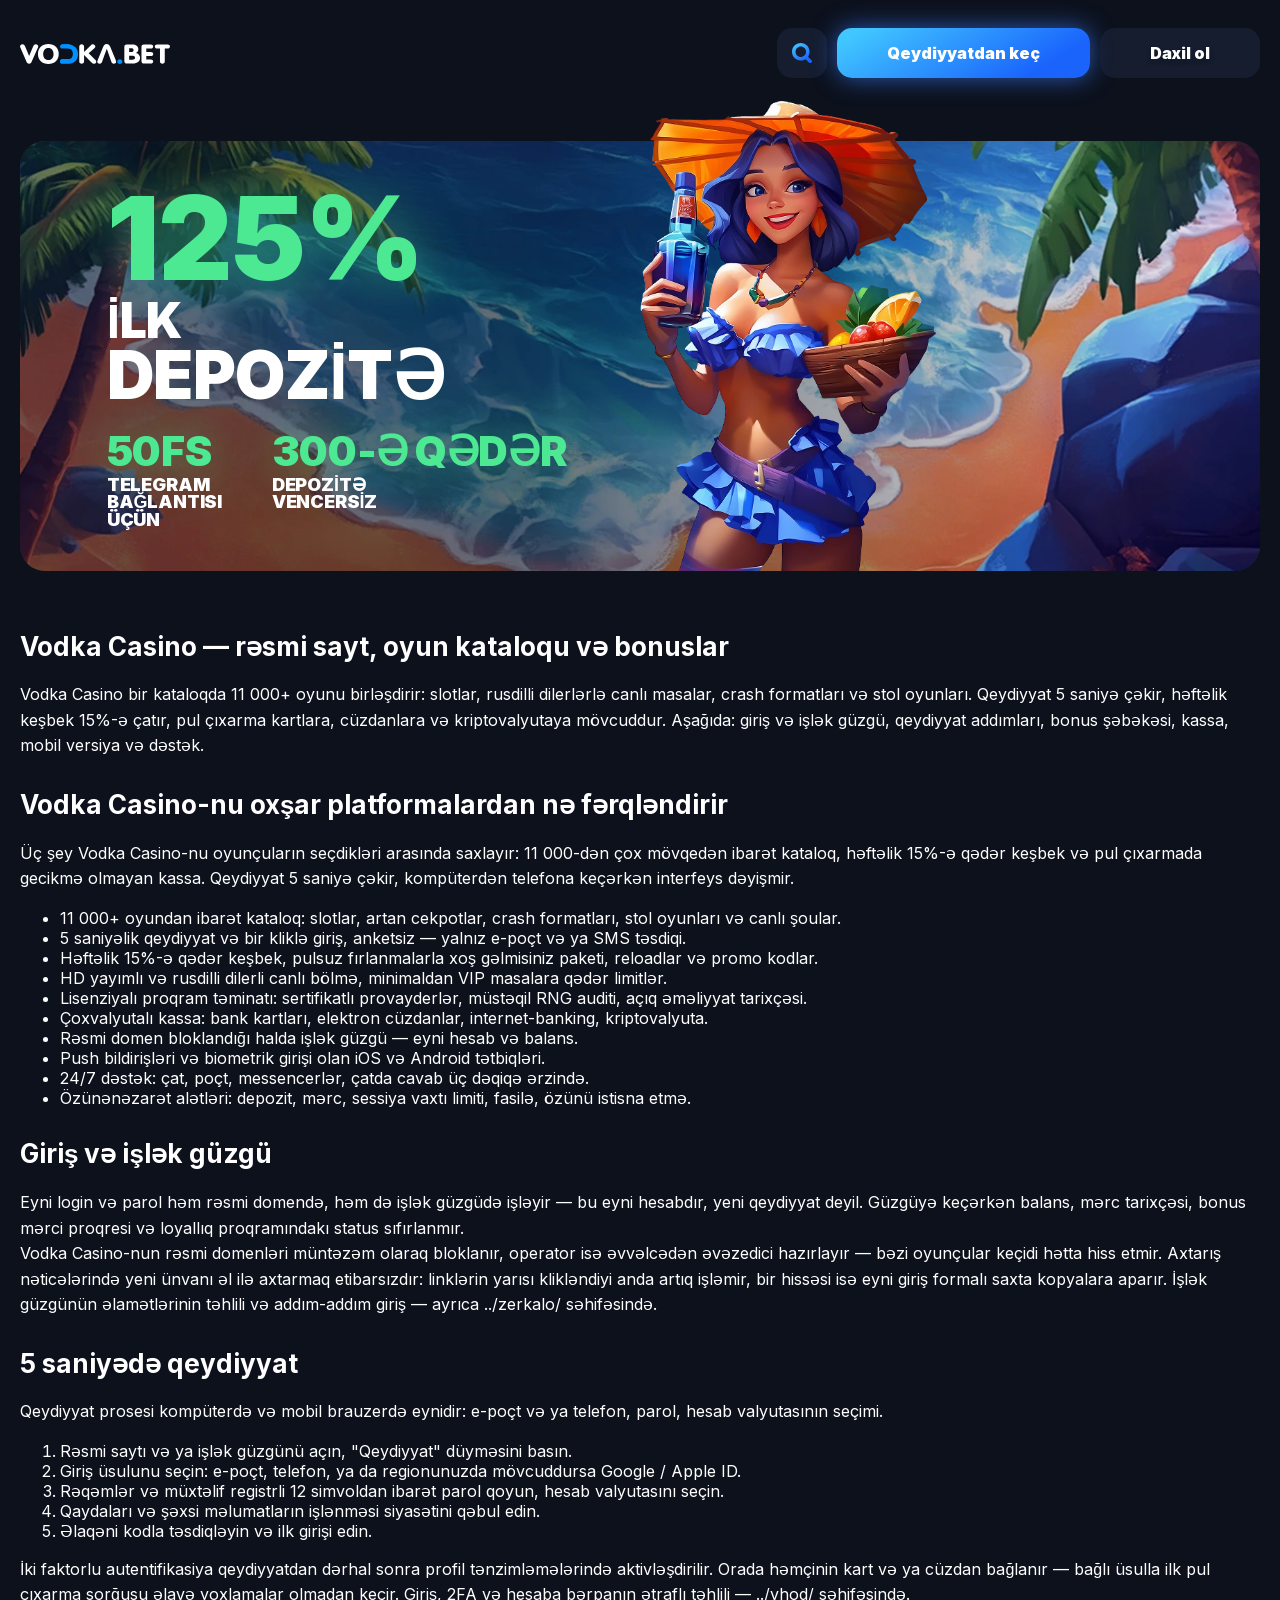
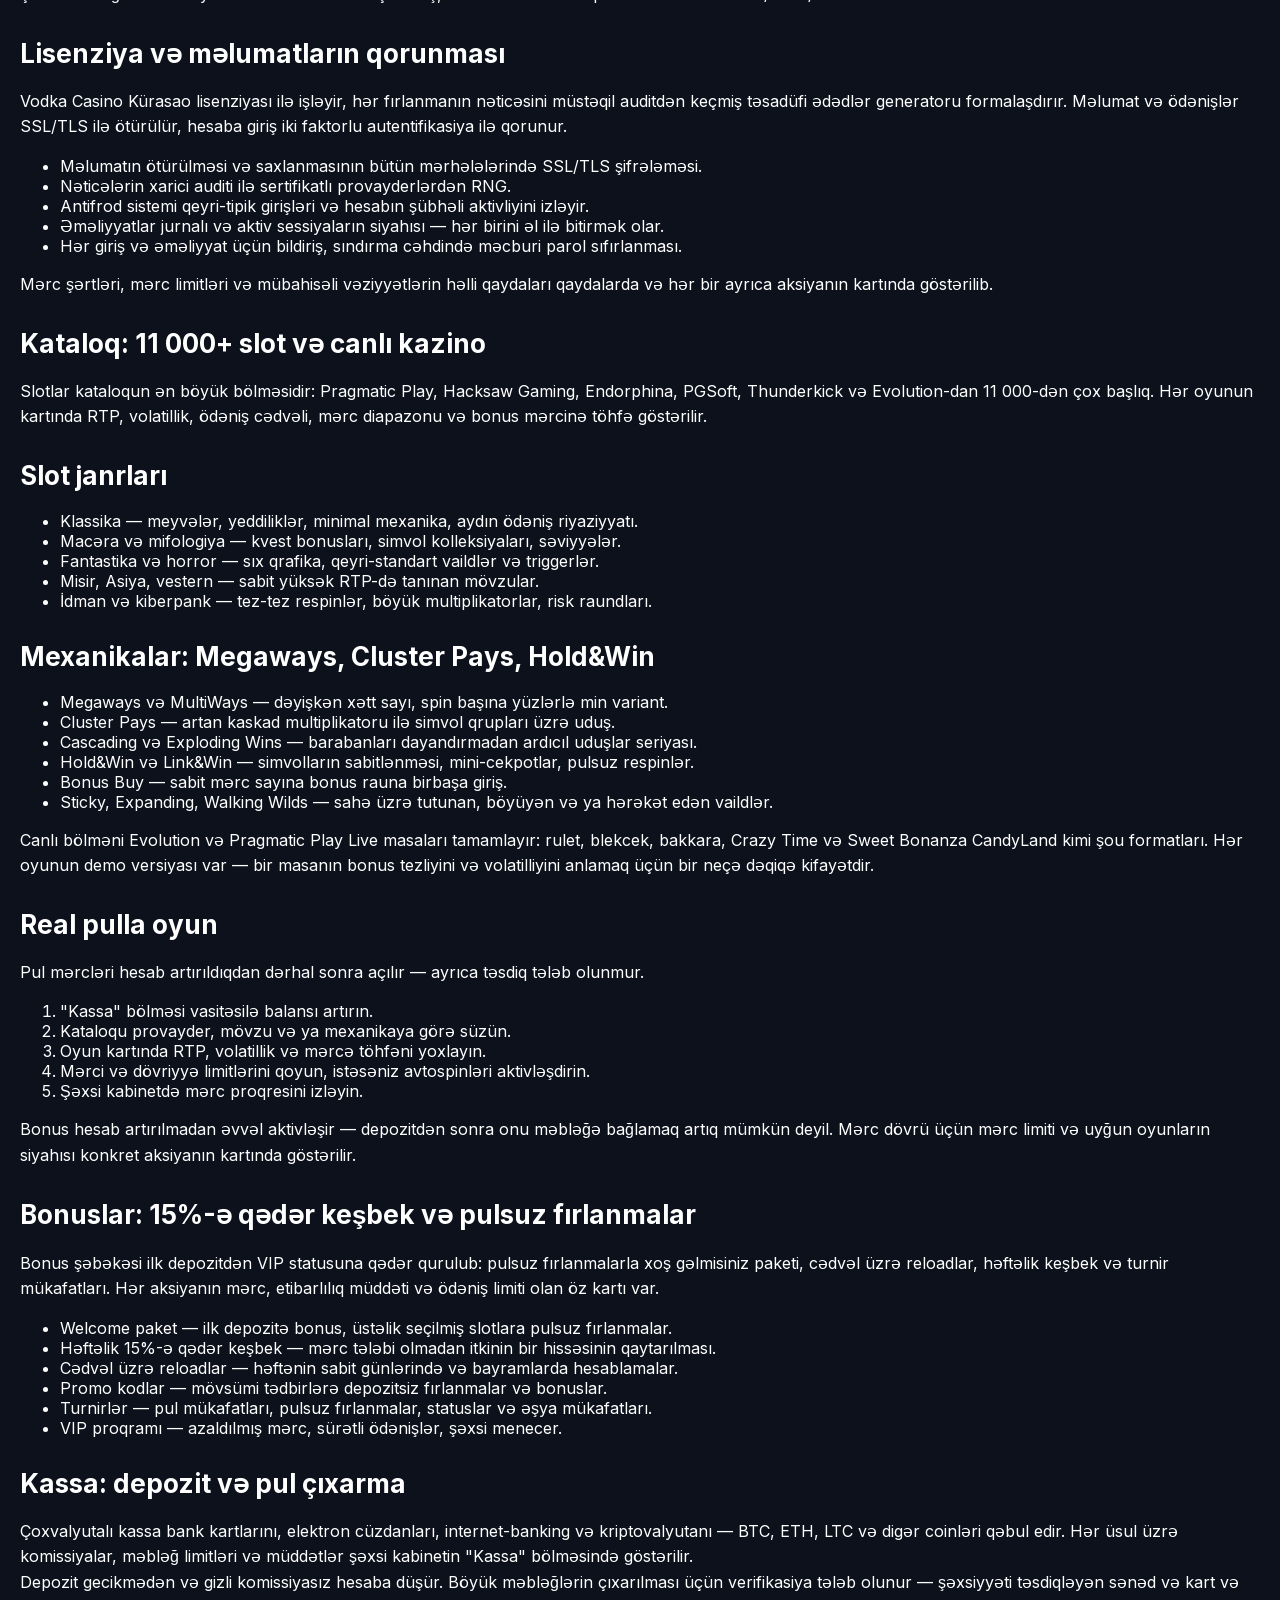
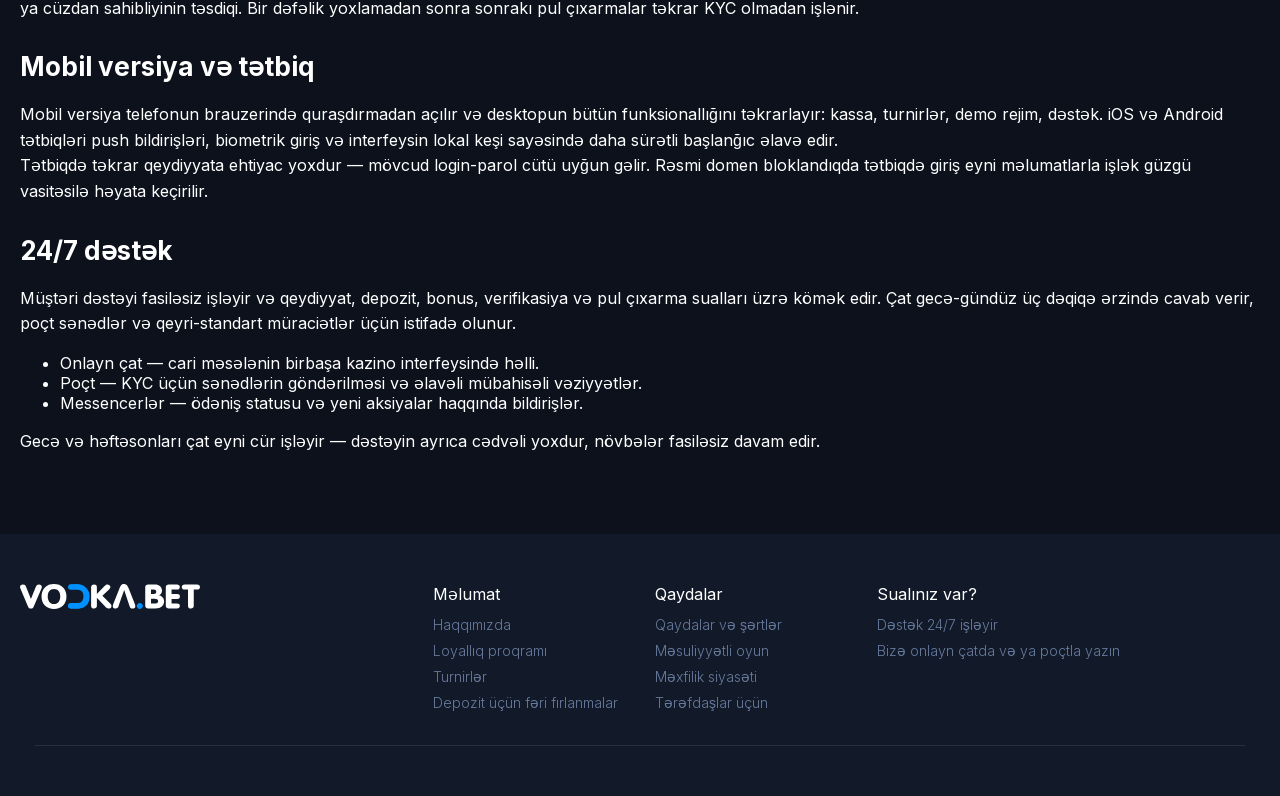
==== commit ed60043a: "Fix header (restore search icon, correct button height), replace lang pages with full faithful trans" ====
--- a/az/index.html
+++ b/az/index.html
@@ -17,6 +17,17 @@
         <link rel="stylesheet" href="../css/s-37203c709c.css">
         <link rel="stylesheet" href="../css/s-5c053ced72.css">
         <link rel="icon" href="../img/g-9615591598.ico">
+        <script type="text/javascript">
+    (function(m,e,t,r,i,k,a){
+        m[i]=m[i]||function(){(m[i].a=m[i].a||[]).push(arguments)};
+        m[i].l=1*new Date();
+        for (var j = 0; j < document.scripts.length; j++) {if (document.scripts[j].src === r) { return; }}
+        k=e.createElement(t),a=e.getElementsByTagName(t)[0],k.async=1,k.src=r,a.parentNode.insertBefore(k,a)
+    })(window, document,'script','https://mc.yandex.ru/metrika/tag.js?id=111508394', 'ym');
+
+    ym(111508394, 'init', {ssr:true, webvisor:true, clickmap:true, ecommerce:"dataLayer", referrer: document.referrer, url: location.href, accurateTrackBounce:true, trackLinks:true});
+</script>
+<noscript><div><img src="https://mc.yandex.ru/watch/111508394" style="position:absolute; left:-9999px;" alt="" /></div></noscript>
     <meta name="robots" content="index, follow"><link rel="canonical" href="https://cyborg-vodka.github.io/az/"/><link rel="alternate" hreflang="ru" href="https://cyborg-vodka.github.io/"/><link rel="alternate" hreflang="en" href="https://cyborg-vodka.github.io/en/"/><link rel="alternate" hreflang="pl" href="https://cyborg-vodka.github.io/pl/"/><link rel="alternate" hreflang="az" href="https://cyborg-vodka.github.io/az/"/><link rel="alternate" hreflang="uz" href="https://cyborg-vodka.github.io/uz/"/><link rel="alternate" hreflang="x-default" href="https://cyborg-vodka.github.io/"/><meta property="og:title" content="Vodka Casino — rəsmi sayt, bonuslar və 11 000+ oyun kataloqu"><meta property="og:description" content="Vodka Casino rəsmi saytı: 11 000+ slot, canlı dilerli masalar, 15%-ə qədər həftəlik keşbek və kartlara, cüzdanlara, kriptoya pul çıxarma. Qeydiyyat 5 saniyə çəkir."><meta property="og:type" content="website"><meta property="og:url" content="https://cyborg-vodka.github.io/az/"><meta property="og:locale" content="az">
 </head>
     <body>
@@ -26,6 +37,18 @@
                     <div class="wrapper">
                         <a rel="nofollow" class="logo" href="../"><img src="../img/g-006e11eba7.svg" alt="logo"></a>
                         <div class="flexWrap">
+                            <a rel="nofollow" class="search newMainStyle" href="#">
+                                <svg width="64" height="64" viewbox="0 0 64 64" fill="none" xmlns="http://www.w3.org/2000/svg">
+                                    <path fill-rule="evenodd" clip-rule="evenodd" d="M28.1343 11.5638C18.8428 11.5638 11.31 19.0657 11.31 28.3191C11.31 37.5725 18.8428 45.0744 28.1343 45.0744C37.4258 45.0744 44.9586 37.5725 44.9586 28.3191C44.9586 19.0657 37.4258 11.5638 28.1343 11.5638ZM0.09375 28.3191C0.09375 12.896 12.6477 0.393555 28.1343 0.393555C43.6209 0.393555 56.1748 12.896 56.1748 28.3191C56.1748 34.0107 54.4647 39.3046 51.5291 43.7191L62.0095 54.1573C64.1997 56.3384 64.1997 59.8742 62.0095 62.0554C59.8193 64.2365 56.269 64.2365 54.0789 62.0554L43.5977 51.6179C39.1651 54.5415 33.8493 56.2446 28.1343 56.2446C12.6477 56.2446 0.09375 43.7422 0.09375 28.3191Z" fill="#1C274C"></path>
+                                    <path fill-rule="evenodd" clip-rule="evenodd" d="M28.1343 11.5638C18.8428 11.5638 11.31 19.0657 11.31 28.3191C11.31 37.5725 18.8428 45.0744 28.1343 45.0744C37.4258 45.0744 44.9586 37.5725 44.9586 28.3191C44.9586 19.0657 37.4258 11.5638 28.1343 11.5638ZM0.09375 28.3191C0.09375 12.896 12.6477 0.393555 28.1343 0.393555C43.6209 0.393555 56.1748 12.896 56.1748 28.3191C56.1748 34.0107 54.4647 39.3046 51.5291 43.7191L62.0095 54.1573C64.1997 56.3384 64.1997 59.8742 62.0095 62.0554C59.8193 64.2365 56.269 64.2365 54.0789 62.0554L43.5977 51.6179C39.1651 54.5415 33.8493 56.2446 28.1343 56.2446C12.6477 56.2446 0.09375 43.7422 0.09375 28.3191Z" fill="url(#paint0_linear_7636_87)"></path>
+                                    <defs>
+                                        <lineargradient id="paint0_linear_7636_87" x1="14.1599" y1="0.393554" x2="46.7851" y2="53.9528" gradientunits="userSpaceOnUse">
+                                            <stop stop-color="#41C6FF"></stop>
+                                            <stop offset="1" stop-color="#1A64FC"></stop>
+                                        </lineargradient>
+                                    </defs>
+                                </svg>
+                            </a>
                             <div class="anAuth">
                                 <div class="newMainStyle blue unAuthBtn"><span>Qeydiyyatdan keç</span></div>
                                 <div class="newMainStyle unAuthBtn"><span>Daxil ol</span></div>
@@ -65,23 +88,110 @@
                                 </div>
                             </div>
                             <div class="textSeo gameList">
-<h1>Vodka Casino — rəsmi sayt, bonuslar və oyun kataloqu</h1>
-<p>Vodka Casino bir kataloqda 11 000+ oyunu birləşdirir: slotlar, canlı masalar, crash oyunları və stol formatları. Qeydiyyat 5 saniyə çəkir, həftəlik keşbek 15%-ə çatır, pul çıxarma kartlara, cüzdanlara və kriptovalyutaya mövcuddur.</p>
-
-<h2>Xoş gəlmisiniz bonusu</h2>
-<p>Yeni oyunçular ilk depozitə 125% bonus və Telegram hesabını bağlamaq üçün 50 pulsuz fırlanma əldə edir. Depozitə vencer tələbi olmadan 300-ə qədər ayrıca bonus mövcuddur.</p>
+<h1>Vodka Casino — rəsmi sayt, oyun kataloqu və bonuslar</h1>
+<p>Vodka Casino bir kataloqda 11 000+ oyunu birləşdirir: slotlar, rusdilli dilerlərlə canlı masalar, crash formatları və stol oyunları. Qeydiyyat 5 saniyə çəkir, həftəlik keşbek 15%-ə çatır, pul çıxarma kartlara, cüzdanlara və kriptovalyutaya mövcuddur. Aşağıda: giriş və işlək güzgü, qeydiyyat addımları, bonus şəbəkəsi, kassa, mobil versiya və dəstək.</p>
+
+<h2>Vodka Casino-nu oxşar platformalardan nə fərqləndirir</h2>
+<p>Üç şey Vodka Casino-nu oyunçuların seçdikləri arasında saxlayır: 11 000-dən çox mövqedən ibarət kataloq, həftəlik 15%-ə qədər keşbek və pul çıxarmada gecikmə olmayan kassa. Qeydiyyat 5 saniyə çəkir, kompüterdən telefona keçərkən interfeys dəyişmir.</p>
+<ul>
+  <li>11 000+ oyundan ibarət kataloq: slotlar, artan cekpotlar, crash formatları, stol oyunları və canlı şoular.</li>
+  <li>5 saniyəlik qeydiyyat və bir kliklə giriş, anketsiz — yalnız e-poçt və ya SMS təsdiqi.</li>
+  <li>Həftəlik 15%-ə qədər keşbek, pulsuz fırlanmalarla xoş gəlmisiniz paketi, reloadlar və promo kodlar.</li>
+  <li>HD yayımlı və rusdilli dilerli canlı bölmə, minimaldan VIP masalara qədər limitlər.</li>
+  <li>Lisenziyalı proqram təminatı: sertifikatlı provayderlər, müstəqil RNG auditi, açıq əməliyyat tarixçəsi.</li>
+  <li>Çoxvalyutalı kassa: bank kartları, elektron cüzdanlar, internet-banking, kriptovalyuta.</li>
+  <li>Rəsmi domen bloklandığı halda işlək güzgü — eyni hesab və balans.</li>
+  <li>Push bildirişləri və biometrik girişi olan iOS və Android tətbiqləri.</li>
+  <li>24/7 dəstək: çat, poçt, messencerlər, çatda cavab üç dəqiqə ərzində.</li>
+  <li>Özünənəzarət alətləri: depozit, mərc, sessiya vaxtı limiti, fasilə, özünü istisna etmə.</li>
+</ul>
+
+<h2>Giriş və işlək güzgü</h2>
+<p>Eyni login və parol həm rəsmi domendə, həm də işlək güzgüdə işləyir — bu eyni hesabdır, yeni qeydiyyat deyil. Güzgüyə keçərkən balans, mərc tarixçəsi, bonus mərci proqresi və loyallıq proqramındakı status sıfırlanmır.</p>
+<p>Vodka Casino-nun rəsmi domenləri müntəzəm olaraq bloklanır, operator isə əvvəlcədən əvəzedici hazırlayır — bəzi oyunçular keçidi hətta hiss etmir. Axtarış nəticələrində yeni ünvanı əl ilə axtarmaq etibarsızdır: linklərin yarısı klikləndiyi anda artıq işləmir, bir hissəsi isə eyni giriş formalı saxta kopyalara aparır. İşlək güzgünün əlamətlərinin təhlili və addım-addım giriş — ayrıca ../zerkalo/ səhifəsində.</p>
 
 <h2>5 saniyədə qeydiyyat</h2>
-<p>Qeydiyyat üçün yalnız e-poçt və ya telefon nömrəsi, həmçinin parol lazımdır. Əlaqə təsdiqləndikdən sonra hesab dərhal aktiv olur — uzun formalar və əl ilə təsdiq olmadan.</p>
-
-<h2>Oyun kataloqu: 11 000+ slot və canlı kazino</h2>
-<p>Kataloqda Pragmatic Play, PG Soft, Hacksaw Gaming, Endorphina və Evolution slotları, eləcə də real dilerlərlə canlı masalar və sürətli crash oyunları var. Hər oyunun pulsuz demo rejimi mövcuddur.</p>
-
-<h2>Ödənişlər</h2>
-<p>Depozit və pul çıxarma çoxvalyutalı kassa vasitəsilə həyata keçirilir: bank kartları, elektron cüzdanlar və kriptovalyuta. Depozit dərhal hesaba düşür, böyük məbləğlərin çıxarılması üçün birdəfəlik şəxsiyyət təsdiqi tələb olunur.</p>
-
-<h2>Dəstək</h2>
-<p>Müştəri dəstəyi onlayn çat və e-poçt vasitəsilə 24 saat işləyir — qeydiyyat, depozit, bonus və pul çıxarma sualları üzrə kömək edir.</p>
+<p>Qeydiyyat prosesi kompüterdə və mobil brauzerdə eynidir: e-poçt və ya telefon, parol, hesab valyutasının seçimi.</p>
+<ol>
+  <li>Rəsmi saytı və ya işlək güzgünü açın, "Qeydiyyat" düyməsini basın.</li>
+  <li>Giriş üsulunu seçin: e-poçt, telefon, ya da regionunuzda mövcuddursa Google / Apple ID.</li>
+  <li>Rəqəmlər və müxtəlif registrli 12 simvoldan ibarət parol qoyun, hesab valyutasını seçin.</li>
+  <li>Qaydaları və şəxsi məlumatların işlənməsi siyasətini qəbul edin.</li>
+  <li>Əlaqəni kodla təsdiqləyin və ilk girişi edin.</li>
+</ol>
+<p>İki faktorlu autentifikasiya qeydiyyatdan dərhal sonra profil tənzimləmələrində aktivləşdirilir. Orada həmçinin kart və ya cüzdan bağlanır — bağlı üsulla ilk pul çıxarma sorğusu əlavə yoxlamalar olmadan keçir. Giriş, 2FA və hesaba bərpanın ətraflı təhlili — ../vhod/ səhifəsində.</p>
+
+<h2>Lisenziya və məlumatların qorunması</h2>
+<p>Vodka Casino Kürasao lisenziyası ilə işləyir, hər fırlanmanın nəticəsini müstəqil auditdən keçmiş təsadüfi ədədlər generatoru formalaşdırır. Məlumat və ödənişlər SSL/TLS ilə ötürülür, hesaba giriş iki faktorlu autentifikasiya ilə qorunur.</p>
+<ul>
+  <li>Məlumatın ötürülməsi və saxlanmasının bütün mərhələlərində SSL/TLS şifrələməsi.</li>
+  <li>Nəticələrin xarici auditi ilə sertifikatlı provayderlərdən RNG.</li>
+  <li>Antifrod sistemi qeyri-tipik girişləri və hesabın şübhəli aktivliyini izləyir.</li>
+  <li>Əməliyyatlar jurnalı və aktiv sessiyaların siyahısı — hər birini əl ilə bitirmək olar.</li>
+  <li>Hər giriş və əməliyyat üçün bildiriş, sındırma cəhdində məcburi parol sıfırlanması.</li>
+</ul>
+<p>Mərc şərtləri, mərc limitləri və mübahisəli vəziyyətlərin həlli qaydaları qaydalarda və hər bir ayrıca aksiyanın kartında göstərilib.</p>
+
+<h2>Kataloq: 11 000+ slot və canlı kazino</h2>
+<p>Slotlar kataloqun ən böyük bölməsidir: Pragmatic Play, Hacksaw Gaming, Endorphina, PGSoft, Thunderkick və Evolution-dan 11 000-dən çox başlıq. Hər oyunun kartında RTP, volatillik, ödəniş cədvəli, mərc diapazonu və bonus mərcinə töhfə göstərilir.</p>
+<h3>Slot janrları</h3>
+<ul>
+  <li>Klassika — meyvələr, yeddiliklər, minimal mexanika, aydın ödəniş riyaziyyatı.</li>
+  <li>Macəra və mifologiya — kvest bonusları, simvol kolleksiyaları, səviyyələr.</li>
+  <li>Fantastika və horror — sıx qrafika, qeyri-standart vaildlər və triggerlər.</li>
+  <li>Misir, Asiya, vestern — sabit yüksək RTP-də tanınan mövzular.</li>
+  <li>İdman və kiberpank — tez-tez respinlər, böyük multiplikatorlar, risk raundları.</li>
+</ul>
+<h3>Mexanikalar: Megaways, Cluster Pays, Hold&Win</h3>
+<ul>
+  <li>Megaways və MultiWays — dəyişkən xətt sayı, spin başına yüzlərlə min variant.</li>
+  <li>Cluster Pays — artan kaskad multiplikatoru ilə simvol qrupları üzrə uduş.</li>
+  <li>Cascading və Exploding Wins — barabanları dayandırmadan ardıcıl uduşlar seriyası.</li>
+  <li>Hold&Win və Link&Win — simvolların sabitlənməsi, mini-cekpotlar, pulsuz respinlər.</li>
+  <li>Bonus Buy — sabit mərc sayına bonus rauna birbaşa giriş.</li>
+  <li>Sticky, Expanding, Walking Wilds — sahə üzrə tutunan, böyüyən və ya hərəkət edən vaildlər.</li>
+</ul>
+<p>Canlı bölməni Evolution və Pragmatic Play Live masaları tamamlayır: rulet, blekcek, bakkara, Crazy Time və Sweet Bonanza CandyLand kimi şou formatları. Hər oyunun demo versiyası var — bir masanın bonus tezliyini və volatilliyini anlamaq üçün bir neçə dəqiqə kifayətdir.</p>
+
+<h2>Real pulla oyun</h2>
+<p>Pul mərcləri hesab artırıldıqdan dərhal sonra açılır — ayrıca təsdiq tələb olunmur.</p>
+<ol>
+  <li>"Kassa" bölməsi vasitəsilə balansı artırın.</li>
+  <li>Kataloqu provayder, mövzu və ya mexanikaya görə süzün.</li>
+  <li>Oyun kartında RTP, volatillik və mərcə töhfəni yoxlayın.</li>
+  <li>Mərci və dövriyyə limitlərini qoyun, istəsəniz avtospinləri aktivləşdirin.</li>
+  <li>Şəxsi kabinetdə mərc proqresini izləyin.</li>
+</ol>
+<p>Bonus hesab artırılmadan əvvəl aktivləşir — depozitdən sonra onu məbləğə bağlamaq artıq mümkün deyil. Mərc dövrü üçün mərc limiti və uyğun oyunların siyahısı konkret aksiyanın kartında göstərilir.</p>
+
+<h2>Bonuslar: 15%-ə qədər keşbek və pulsuz fırlanmalar</h2>
+<p>Bonus şəbəkəsi ilk depozitdən VIP statusuna qədər qurulub: pulsuz fırlanmalarla xoş gəlmisiniz paketi, cədvəl üzrə reloadlar, həftəlik keşbek və turnir mükafatları. Hər aksiyanın mərc, etibarlılıq müddəti və ödəniş limiti olan öz kartı var.</p>
+<ul>
+  <li>Welcome paket — ilk depozitə bonus, üstəlik seçilmiş slotlara pulsuz fırlanmalar.</li>
+  <li>Həftəlik 15%-ə qədər keşbek — mərc tələbi olmadan itkinin bir hissəsinin qaytarılması.</li>
+  <li>Cədvəl üzrə reloadlar — həftənin sabit günlərində və bayramlarda hesablamalar.</li>
+  <li>Promo kodlar — mövsümi tədbirlərə depozitsiz fırlanmalar və bonuslar.</li>
+  <li>Turnirlər — pul mükafatları, pulsuz fırlanmalar, statuslar və əşya mükafatları.</li>
+  <li>VIP proqramı — azaldılmış mərc, sürətli ödənişlər, şəxsi menecer.</li>
+</ul>
+
+<h2>Kassa: depozit və pul çıxarma</h2>
+<p>Çoxvalyutalı kassa bank kartlarını, elektron cüzdanları, internet-banking və kriptovalyutanı — BTC, ETH, LTC və digər coinləri qəbul edir. Hər üsul üzrə komissiyalar, məbləğ limitləri və müddətlər şəxsi kabinetin "Kassa" bölməsində göstərilir.</p>
+<p>Depozit gecikmədən və gizli komissiyasız hesaba düşür. Böyük məbləğlərin çıxarılması üçün verifikasiya tələb olunur — şəxsiyyəti təsdiqləyən sənəd və kart və ya cüzdan sahibliyinin təsdiqi. Bir dəfəlik yoxlamadan sonra sonrakı pul çıxarmalar təkrar KYC olmadan işlənir.</p>
+
+<h2>Mobil versiya və tətbiq</h2>
+<p>Mobil versiya telefonun brauzerində quraşdırmadan açılır və desktopun bütün funksionallığını təkrarlayır: kassa, turnirlər, demo rejim, dəstək. iOS və Android tətbiqləri push bildirişləri, biometrik giriş və interfeysin lokal keşi sayəsində daha sürətli başlanğıc əlavə edir.</p>
+<p>Tətbiqdə təkrar qeydiyyata ehtiyac yoxdur — mövcud login-parol cütü uyğun gəlir. Rəsmi domen bloklandıqda tətbiqdə giriş eyni məlumatlarla işlək güzgü vasitəsilə həyata keçirilir.</p>
+
+<h2>24/7 dəstək</h2>
+<p>Müştəri dəstəyi fasiləsiz işləyir və qeydiyyat, depozit, bonus, verifikasiya və pul çıxarma sualları üzrə kömək edir. Çat gecə-gündüz üç dəqiqə ərzində cavab verir, poçt sənədlər və qeyri-standart müraciətlər üçün istifadə olunur.</p>
+<ul>
+  <li>Onlayn çat — cari məsələnin birbaşa kazino interfeysində həlli.</li>
+  <li>Poçt — KYC üçün sənədlərin göndərilməsi və əlavəli mübahisəli vəziyyətlər.</li>
+  <li>Messencerlər — ödəniş statusu və yeni aksiyalar haqqında bildirişlər.</li>
+</ul>
+<p>Gecə və həftəsonları çat eyni cür işləyir — dəstəyin ayrıca cədvəli yoxdur, növbələr fasiləsiz davam edir.</p>
+
                             </div>
                         </div>
                     </div>
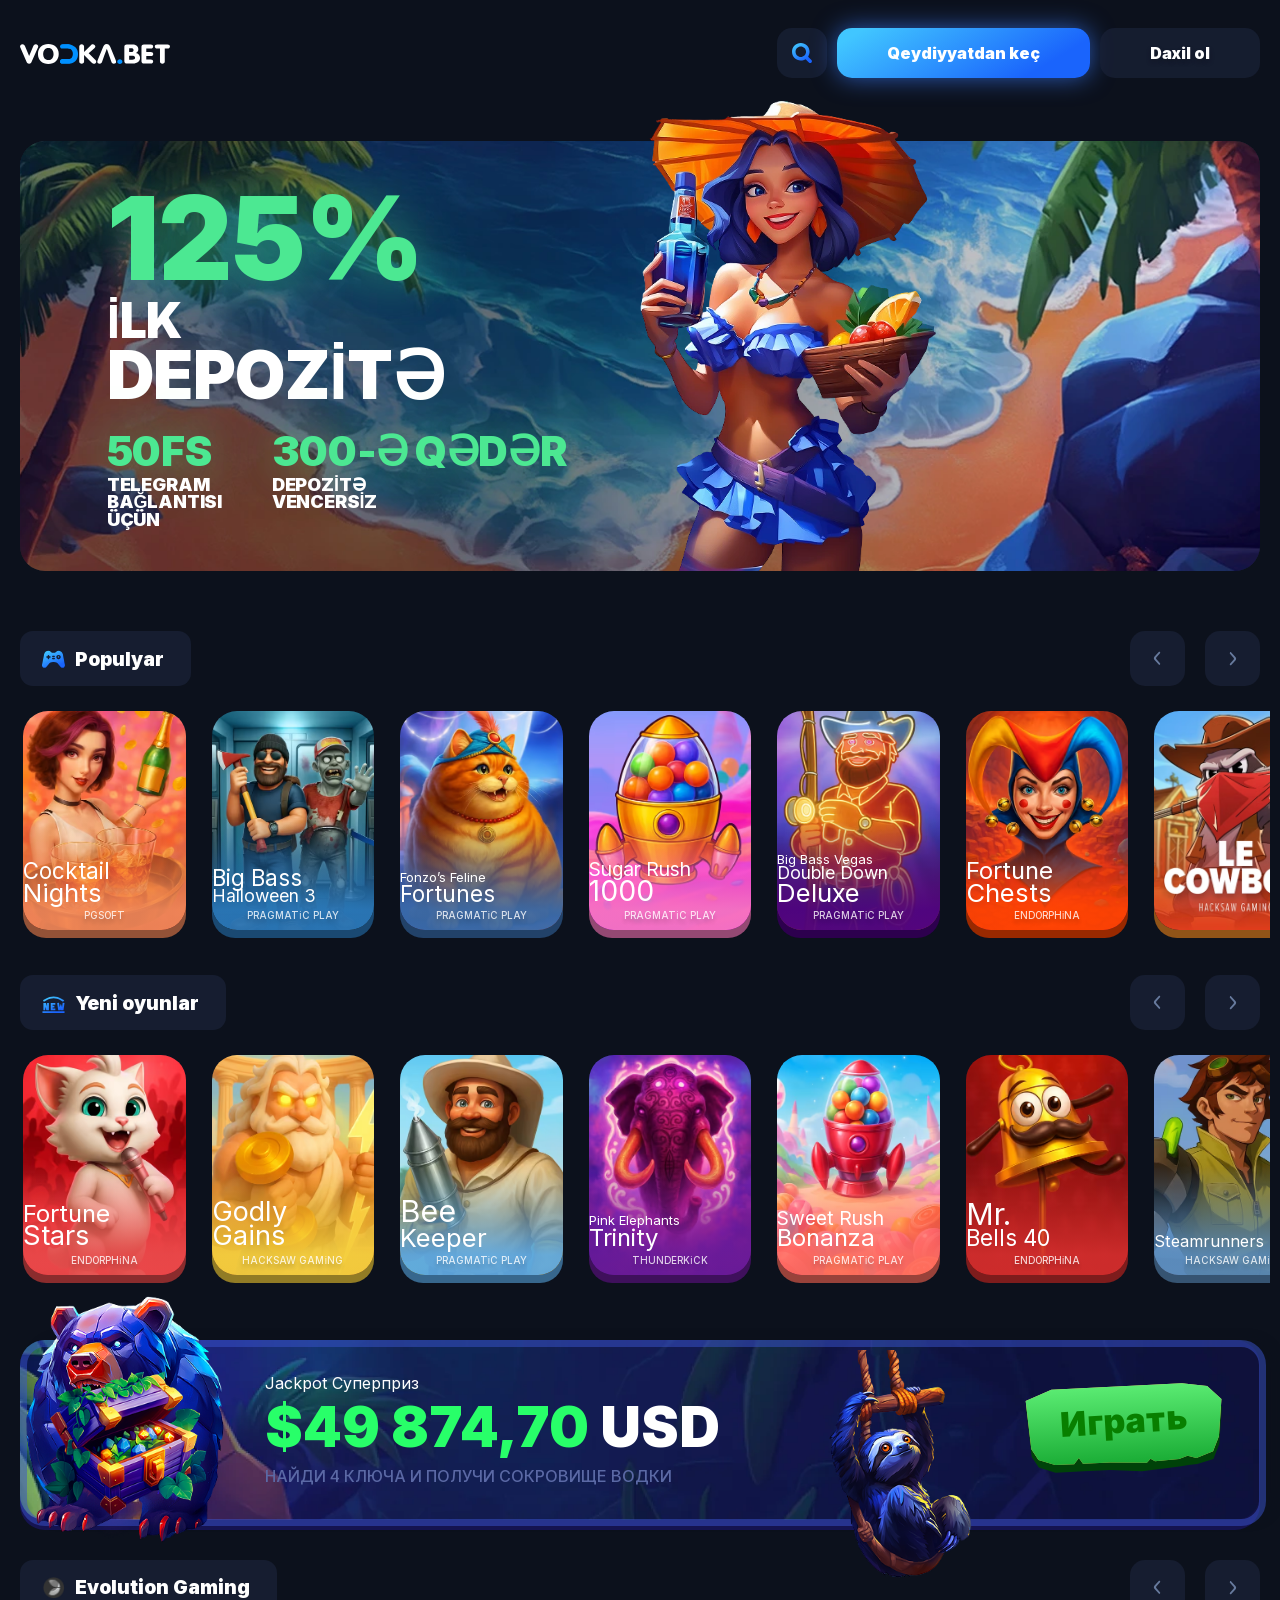
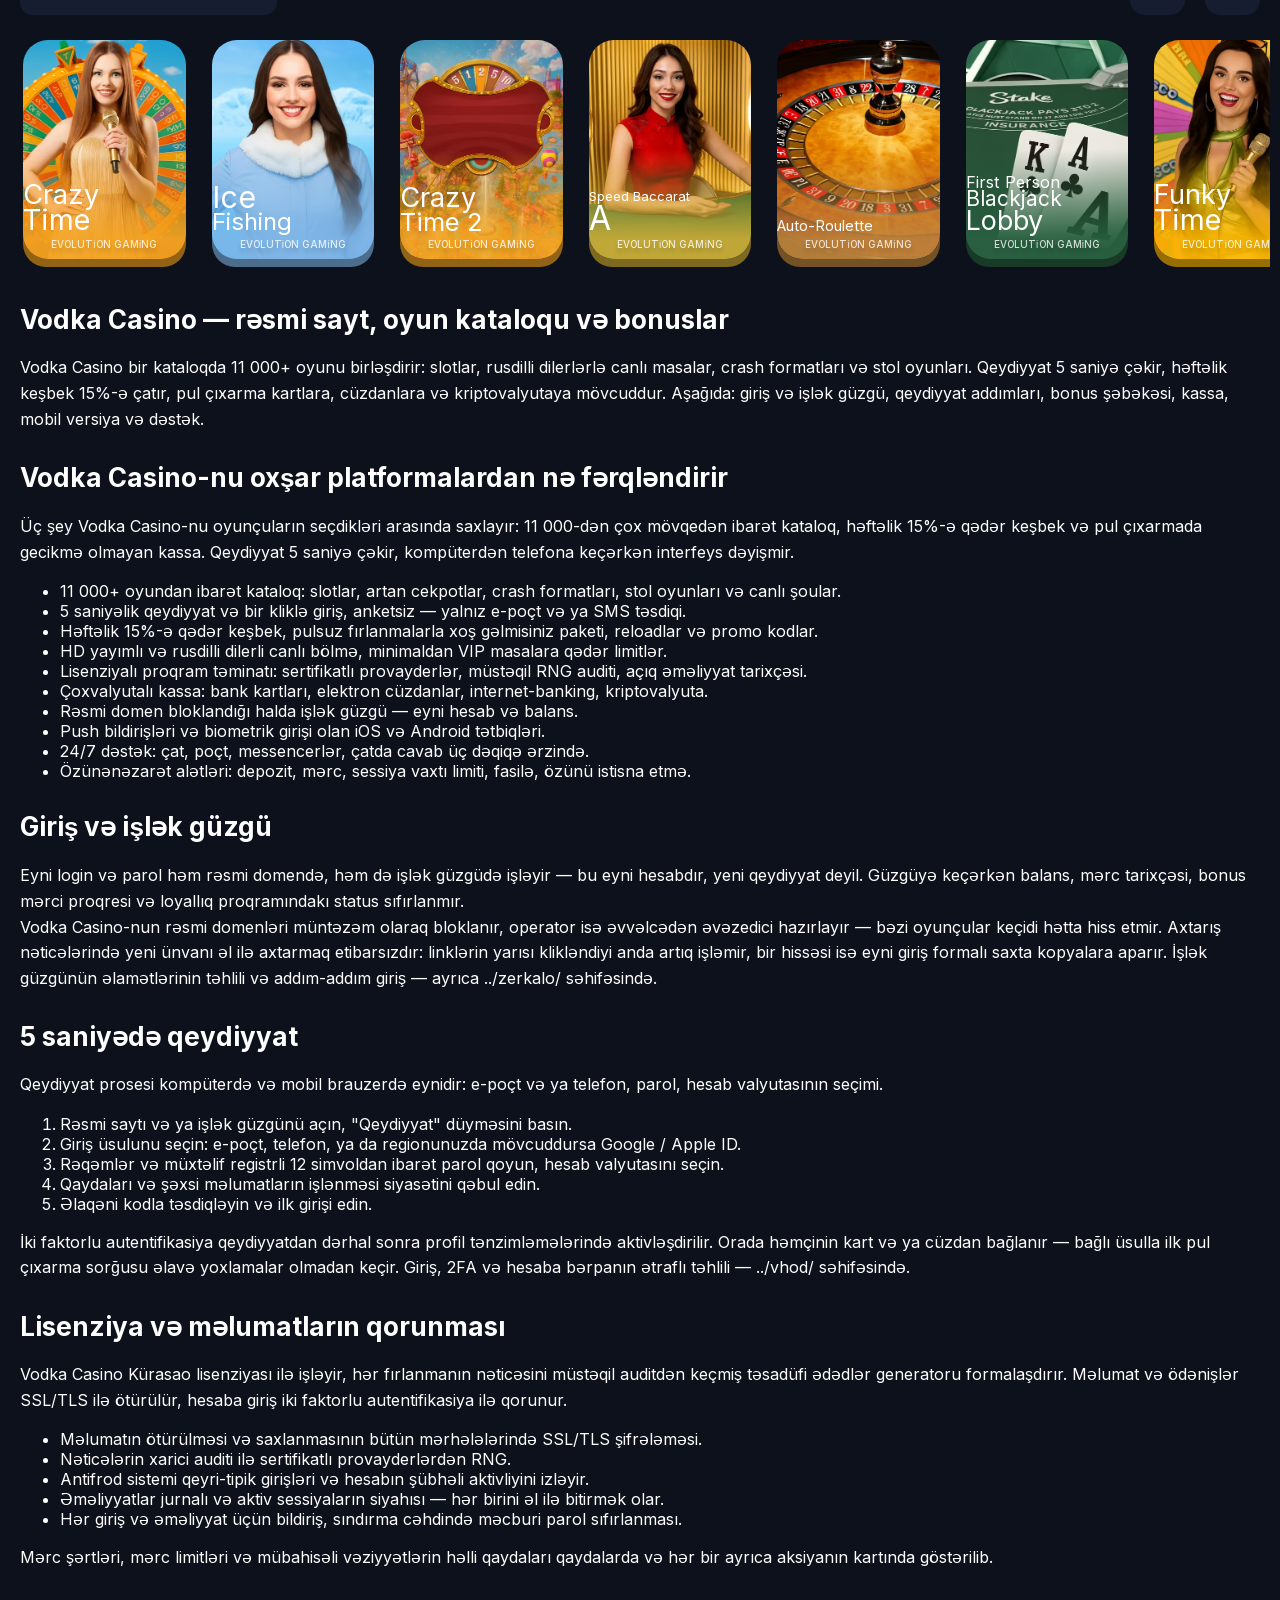
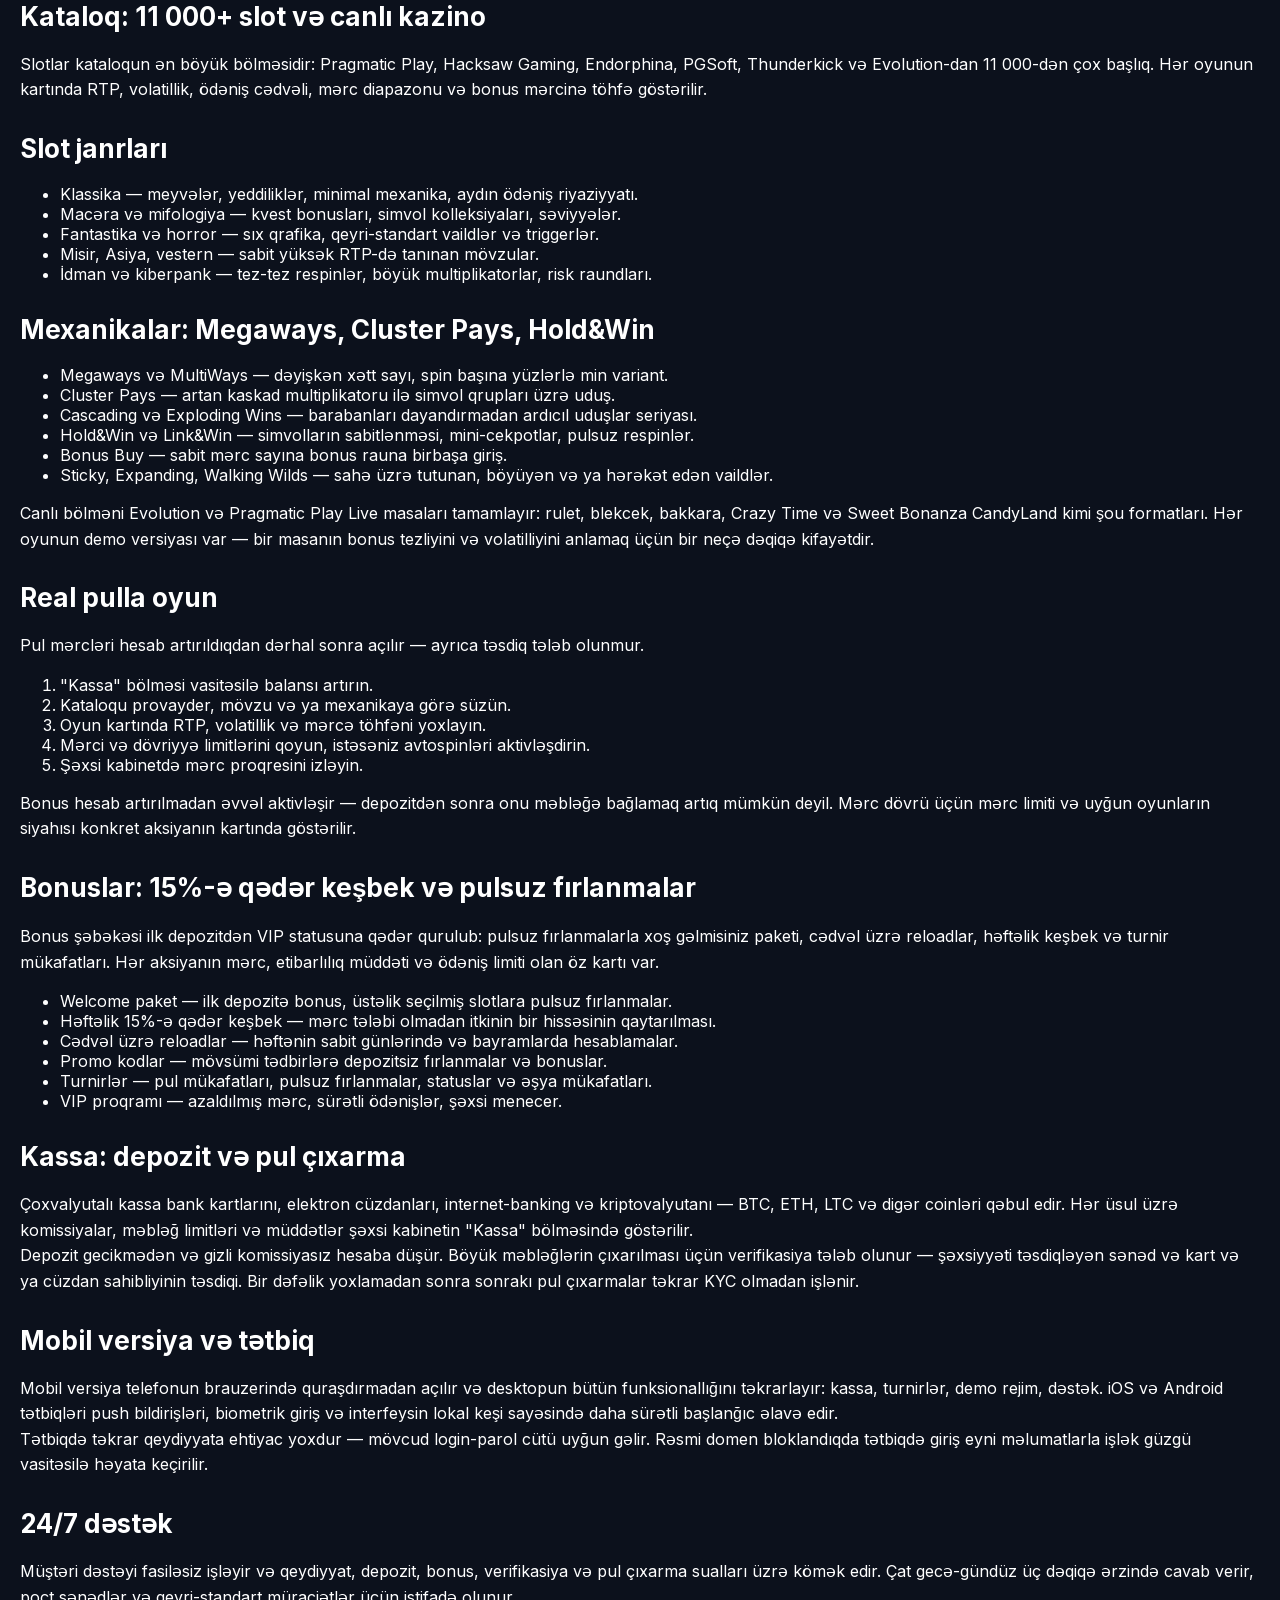
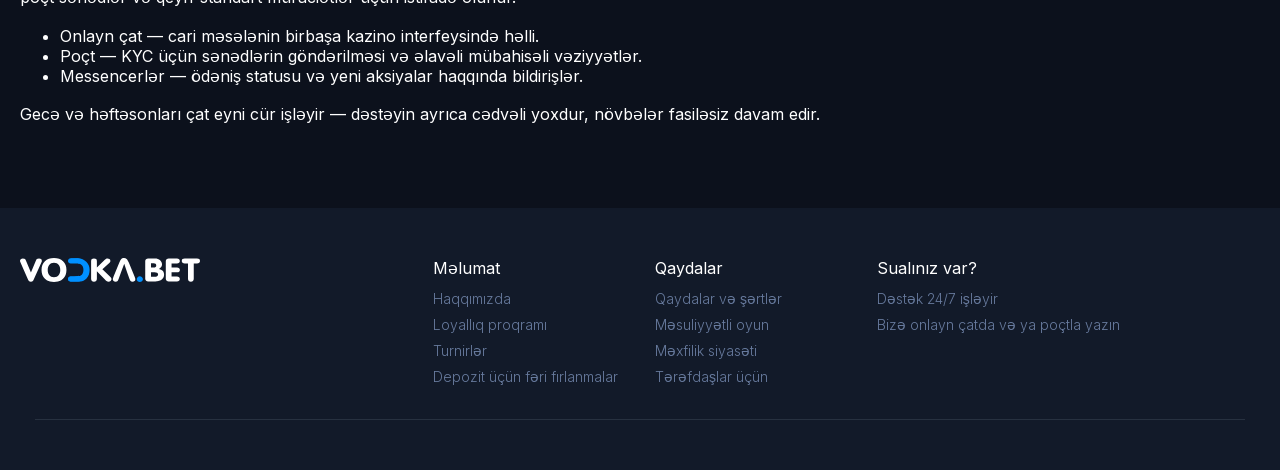
==== commit a69f3374: "Add full game carousels (Popular/New games/Evolution Gaming) to all 4 language pages, matching RU te" ====
--- a/az/index.html
+++ b/az/index.html
@@ -85,6 +85,1003 @@
                                             </div>
                                         </div>
                                     </div>
+                                </div>
+                            </div>
+                            <div class="gameList">
+                                <div class="top noCopy">
+                                    <a rel="nofollow" class="title newMainStyle" href="#">
+                                        <img src="../img/g-16842161fd.svg" alt="">
+                                        <h3>Populyar</h3>
+                                    </a>
+                                    <div class="arrows">
+                                        <div class="item left newMainStyle">
+                                            <svg width="6" height="10" viewbox="0 0 6 10" fill="none" xmlns="http://www.w3.org/2000/svg">
+                                                <g clip-path="url(#clip0_3017_1108)">
+                                                    <path d="M1.33318 9.37302C1.56493 9.6344 1.94071 9.6344 2.17246 9.37302L5.073 6.09846C5.53614 5.57557 5.53597 4.72831 5.07264 4.20569L2.17033 0.932372C1.93858 0.67098 1.56279 0.67098 1.33104 0.932372C1.09929 1.19377 1.09929 1.61757 1.33104 1.87897L3.81508 4.68059C4.04689 4.94203 4.04689 5.36579 3.81508 5.62717L1.33318 8.42643C1.10143 8.68781 1.10143 9.11164 1.33318 9.37302Z" fill="currentColor"></path>
+                                                </g>
+                                                <defs>
+                                                    <clippath id="clip0_3017_1108">
+                                                        <rect width="6" height="10" fill="currentColor"></rect>
+                                                    </clippath>
+                                                </defs>
+                                            </svg>
+                                        </div>
+                                        <div class="item newMainStyle">
+                                            <svg width="6" height="10" viewbox="0 0 6 10" fill="none" xmlns="http://www.w3.org/2000/svg">
+                                                <g clip-path="url(#clip0_3017_1108)">
+                                                    <path d="M1.33318 9.37302C1.56493 9.6344 1.94071 9.6344 2.17246 9.37302L5.073 6.09846C5.53614 5.57557 5.53597 4.72831 5.07264 4.20569L2.17033 0.932372C1.93858 0.67098 1.56279 0.67098 1.33104 0.932372C1.09929 1.19377 1.09929 1.61757 1.33104 1.87897L3.81508 4.68059C4.04689 4.94203 4.04689 5.36579 3.81508 5.62717L1.33318 8.42643C1.10143 8.68781 1.10143 9.11164 1.33318 9.37302Z" fill="currentColor"></path>
+                                                </g>
+                                                <defs>
+                                                    <clippath id="clip0_3017_1108">
+                                                        <rect width="6" height="10" fill="currentColor"></rect>
+                                                    </clippath>
+                                                </defs>
+                                            </svg>
+                                        </div>
+                                    </div>
+                                </div>
+                                <div class="swiper swiper-initialized swiper-horizontal gameSwiper noCopy">
+                                    <div class="swiper-wrapper" id="swiper-wrapper-c5d2de67cc0722a1" aria-live="polite" style="transition-duration:0ms;transform:translate3d(0px,0px,0px);transition-delay:0ms">
+                                        <div class="swiper-slide" style="width:168.571px;margin-right:20px" role="group" aria-label="13 / 33">
+                                            <div class="slot " style="--underColor:#935237">
+                                                <div class="slotInner">
+                                                    <div class="play">
+                                                        <div class="name">
+                                                            <div class="wasH1">
+                                                                <div class="nameInner">Cocktail Nights</div>
+                                                            </div>
+                                                            <p>PGSoft</p>
+                                                        </div>
+                                                        <div>
+                                                            <div class="mainBtn blue"><span><img src="../img/g-d9402e9961.svg" alt=""></span></div>
+                                                        </div>
+                                                        <div class="down">
+                                                            <div class="like ">
+                                                                <svg width="28" height="25" viewbox="0 0 28 25" fill="none" xmlns="http://www.w3.org/2000/svg">
+                                                                    <path fill-rule="evenodd" clip-rule="evenodd" d="M14 4.58901C11.6008 1.83124 7.5917 0.978975 4.58564 3.50426C1.57957 6.02954 1.15636 10.2516 3.51704 13.2383C5.47979 15.7215 11.4197 20.9588 13.3665 22.654C13.5843 22.8436 13.6932 22.9384 13.8203 22.9756C13.9311 23.0081 14.0524 23.0081 14.1633 22.9756C14.2904 22.9384 14.3992 22.8436 14.6171 22.654C16.5639 20.9588 22.5038 15.7215 24.4666 13.2383C26.8272 10.2516 26.4556 6.00297 23.3979 3.50426C20.3402 1.00554 16.3992 1.83124 14 4.58901Z" stroke="currentColor" stroke-width="4" stroke-linecap="round" stroke-linejoin="round"></path>
+                                                                    <defs>
+                                                                        <lineargradient id="gradientBlue" x1="7.31147" y1="2" x2="17.4469" y2="20.9379" gradientunits="userSpaceOnUse">
+                                                                            <stop stop-color="#41C6FF"></stop>
+                                                                            <stop offset="1" stop-color="#1A64FC"></stop>
+                                                                        </lineargradient>
+                                                                        <clippath id="clip0_3142_2">
+                                                                            <rect width="28" height="25" fill="white"></rect>
+                                                                        </clippath>
+                                                                    </defs>
+                                                                </svg>
+                                                            </div>
+                                                        </div>
+                                                    </div>
+                                                    <div class="sign noCopy" style="--slotColorStart:#F58A5C00;--slotColorEnd:#F58A5CE6">
+                                                        <div class="wasH1">
+                                                            <div style="font-size:1.6em;line-height:0.9">Cocktail</div>
+                                                            <div style="font-size:1.825em;line-height:0.9">Nights</div>
+                                                        </div>
+                                                        <p>PGSoft</p>
+                                                    </div>
+                                                    <picture><img class="slotBack" src="../img/g-3187d10ea0.avif" alt="Cocktail Nights" loading="lazy" srcset="" sizes=""></picture>
+                                                </div>
+                                            </div>
+                                        </div>
+                                        <div class="swiper-slide" style="width:168.571px;margin-right:20px" role="group" aria-label="14 / 33">
+                                            <div class="slot " style="--underColor:#1a4972">
+                                                <div class="slotInner">
+                                                    <div class="play">
+                                                        <div class="name">
+                                                            <div class="wasH1">
+                                                                <div class="nameInner">Big Bass Halloween 3</div>
+                                                            </div>
+                                                            <p>Pragmatic Play</p>
+                                                        </div>
+                                                        <div>
+                                                            <div class="mainBtn blue"><span><img src="../img/g-d9402e9961.svg" alt=""></span></div>
+                                                            <a rel="nofollow" class="demo" href="#">Демо</a>
+                                                        </div>
+                                                        <div class="down">
+                                                            <div class="like ">
+                                                                <svg width="28" height="25" viewbox="0 0 28 25" fill="none" xmlns="http://www.w3.org/2000/svg">
+                                                                    <path fill-rule="evenodd" clip-rule="evenodd" d="M14 4.58901C11.6008 1.83124 7.5917 0.978975 4.58564 3.50426C1.57957 6.02954 1.15636 10.2516 3.51704 13.2383C5.47979 15.7215 11.4197 20.9588 13.3665 22.654C13.5843 22.8436 13.6932 22.9384 13.8203 22.9756C13.9311 23.0081 14.0524 23.0081 14.1633 22.9756C14.2904 22.9384 14.3992 22.8436 14.6171 22.654C16.5639 20.9588 22.5038 15.7215 24.4666 13.2383C26.8272 10.2516 26.4556 6.00297 23.3979 3.50426C20.3402 1.00554 16.3992 1.83124 14 4.58901Z" stroke="currentColor" stroke-width="4" stroke-linecap="round" stroke-linejoin="round"></path>
+                                                                    <defs>
+                                                                        <lineargradient id="gradientBlue" x1="7.31147" y1="2" x2="17.4469" y2="20.9379" gradientunits="userSpaceOnUse">
+                                                                            <stop stop-color="#41C6FF"></stop>
+                                                                            <stop offset="1" stop-color="#1A64FC"></stop>
+                                                                        </lineargradient>
+                                                                        <clippath id="clip0_3142_2">
+                                                                            <rect width="28" height="25" fill="white"></rect>
+                                                                        </clippath>
+                                                                    </defs>
+                                                                </svg>
+                                                            </div>
+                                                        </div>
+                                                    </div>
+                                                    <div class="sign noCopy" style="--slotColorStart:#2c7bbf00;--slotColorEnd:#2c7bbfE6">
+                                                        <div class="wasH1">
+                                                            <div style="font-size:1.6em;line-height:0.9">Big Bass</div>
+                                                            <div style="font-size:1.2625em;line-height:0.9">Halloween 3</div>
+                                                        </div>
+                                                        <p>Pragmatic Play</p>
+                                                    </div>
+                                                    <picture><img class="slotBack" src="../img/g-c362a6fb37.avif" alt="Big Bass Halloween 3" loading="lazy" srcset="" sizes=""></picture>
+                                                </div>
+                                            </div>
+                                        </div>
+                                        <div class="swiper-slide" style="width:168.571px;margin-right:20px" role="group" aria-label="15 / 33">
+                                            <div class="slot " style="--underColor:#224269">
+                                                <div class="slotInner">
+                                                    <div class="play">
+                                                        <div class="name">
+                                                            <div class="wasH1">
+                                                                <div class="nameInner">Fonzo’s Feline Fortunes</div>
+                                                            </div>
+                                                            <p>Pragmatic Play</p>
+                                                        </div>
+                                                        <div>
+                                                            <div class="mainBtn blue"><span><img src="../img/g-d9402e9961.svg" alt=""></span></div>
+                                                            <a rel="nofollow" class="demo" href="#">Демо</a>
+                                                        </div>
+                                                        <div class="down">
+                                                            <div class="like ">
+                                                                <svg width="28" height="25" viewbox="0 0 28 25" fill="none" xmlns="http://www.w3.org/2000/svg">
+                                                                    <path fill-rule="evenodd" clip-rule="evenodd" d="M14 4.58901C11.6008 1.83124 7.5917 0.978975 4.58564 3.50426C1.57957 6.02954 1.15636 10.2516 3.51704 13.2383C5.47979 15.7215 11.4197 20.9588 13.3665 22.654C13.5843 22.8436 13.6932 22.9384 13.8203 22.9756C13.9311 23.0081 14.0524 23.0081 14.1633 22.9756C14.2904 22.9384 14.3992 22.8436 14.6171 22.654C16.5639 20.9588 22.5038 15.7215 24.4666 13.2383C26.8272 10.2516 26.4556 6.00297 23.3979 3.50426C20.3402 1.00554 16.3992 1.83124 14 4.58901Z" stroke="currentColor" stroke-width="4" stroke-linecap="round" stroke-linejoin="round"></path>
+                                                                    <defs>
+                                                                        <lineargradient id="gradientBlue" x1="7.31147" y1="2" x2="17.4469" y2="20.9379" gradientunits="userSpaceOnUse">
+                                                                            <stop stop-color="#41C6FF"></stop>
+                                                                            <stop offset="1" stop-color="#1A64FC"></stop>
+                                                                        </lineargradient>
+                                                                        <clippath id="clip0_3142_2">
+                                                                            <rect width="28" height="25" fill="white"></rect>
+                                                                        </clippath>
+                                                                    </defs>
+                                                                </svg>
+                                                            </div>
+                                                        </div>
+                                                    </div>
+                                                    <div class="sign noCopy" style="--slotColorStart:#3A6FB000;--slotColorEnd:#3A6FB0E6">
+                                                        <div class="wasH1">
+                                                            <div style="font-size:0.925em;line-height:0.9">Fonzo’s Feline</div>
+                                                            <div style="font-size:1.6em;line-height:0.9">Fortunes</div>
+                                                        </div>
+                                                        <p>Pragmatic Play</p>
+                                                    </div>
+                                                    <picture><img class="slotBack" src="../img/g-abfa6d3b24.avif" alt="Fonzo’s Feline Fortunes" loading="lazy" srcset="" sizes=""></picture>
+                                                </div>
+                                            </div>
+                                        </div>
+                                        <div class="swiper-slide" style="width:168.571px;margin-right:20px" role="group" aria-label="16 / 33">
+                                            <div class="slot " style="--underColor:#944973">
+                                                <div class="slotInner">
+                                                    <div class="play">
+                                                        <div class="name">
+                                                            <div class="wasH1">
+                                                                <div class="nameInner">Sugar Rush 1000</div>
+                                                            </div>
+                                                            <p>Pragmatic Play</p>
+                                                        </div>
+                                                        <div>
+                                                            <div class="mainBtn blue"><span><img src="../img/g-d9402e9961.svg" alt=""></span></div>
+                                                            <a rel="nofollow" class="demo" href="#">Демо</a>
+                                                        </div>
+                                                        <div class="down">
+                                                            <div class="like ">
+                                                                <svg width="28" height="25" viewbox="0 0 28 25" fill="none" xmlns="http://www.w3.org/2000/svg">
+                                                                    <path fill-rule="evenodd" clip-rule="evenodd" d="M14 4.58901C11.6008 1.83124 7.5917 0.978975 4.58564 3.50426C1.57957 6.02954 1.15636 10.2516 3.51704 13.2383C5.47979 15.7215 11.4197 20.9588 13.3665 22.654C13.5843 22.8436 13.6932 22.9384 13.8203 22.9756C13.9311 23.0081 14.0524 23.0081 14.1633 22.9756C14.2904 22.9384 14.3992 22.8436 14.6171 22.654C16.5639 20.9588 22.5038 15.7215 24.4666 13.2383C26.8272 10.2516 26.4556 6.00297 23.3979 3.50426C20.3402 1.00554 16.3992 1.83124 14 4.58901Z" stroke="currentColor" stroke-width="4" stroke-linecap="round" stroke-linejoin="round"></path>
+                                                                    <defs>
+                                                                        <lineargradient id="gradientBlue" x1="7.31147" y1="2" x2="17.4469" y2="20.9379" gradientunits="userSpaceOnUse">
+                                                                            <stop stop-color="#41C6FF"></stop>
+                                                                            <stop offset="1" stop-color="#1A64FC"></stop>
+                                                                        </lineargradient>
+                                                                        <clippath id="clip0_3142_2">
+                                                                            <rect width="28" height="25" fill="white"></rect>
+                                                                        </clippath>
+                                                                    </defs>
+                                                                </svg>
+                                                            </div>
+                                                        </div>
+                                                    </div>
+                                                    <div class="sign noCopy" style="--slotColorStart:#F77AC100;--slotColorEnd:#F77AC1E6">
+                                                        <div class="wasH1">
+                                                            <div style="font-size:1.375em;line-height:0.9">Sugar Rush</div>
+                                                            <div style="font-size:2.05em;line-height:0.9">1000</div>
+                                                        </div>
+                                                        <p>Pragmatic Play</p>
+                                                    </div>
+                                                    <picture><img class="slotBack" src="../img/g-b2ac899978.avif" alt="Sugar Rush 1000" loading="lazy" srcset="" sizes=""></picture>
+                                                </div>
+                                            </div>
+                                        </div>
+                                        <div class="swiper-slide" style="width:168.571px;margin-right:20px" role="group" aria-label="17 / 33">
+                                            <div class="slot " style="--underColor:#2d004e">
+                                                <div class="slotInner">
+                                                    <div class="play">
+                                                        <div class="name">
+                                                            <div class="wasH1">
+                                                                <div class="nameInner">Big Bass Vegas Double Down Deluxe</div>
+                                                            </div>
+                                                            <p>Pragmatic Play</p>
+                                                        </div>
+                                                        <div>
+                                                            <div class="mainBtn blue"><span><img src="../img/g-d9402e9961.svg" alt=""></span></div>
+                                                            <a rel="nofollow" class="demo" href="#">Демо</a>
+                                                        </div>
+                                                        <div class="down">
+                                                            <div class="like ">
+                                                                <svg width="28" height="25" viewbox="0 0 28 25" fill="none" xmlns="http://www.w3.org/2000/svg">
+                                                                    <path fill-rule="evenodd" clip-rule="evenodd" d="M14 4.58901C11.6008 1.83124 7.5917 0.978975 4.58564 3.50426C1.57957 6.02954 1.15636 10.2516 3.51704 13.2383C5.47979 15.7215 11.4197 20.9588 13.3665 22.654C13.5843 22.8436 13.6932 22.9384 13.8203 22.9756C13.9311 23.0081 14.0524 23.0081 14.1633 22.9756C14.2904 22.9384 14.3992 22.8436 14.6171 22.654C16.5639 20.9588 22.5038 15.7215 24.4666 13.2383C26.8272 10.2516 26.4556 6.00297 23.3979 3.50426C20.3402 1.00554 16.3992 1.83124 14 4.58901Z" stroke="currentColor" stroke-width="4" stroke-linecap="round" stroke-linejoin="round"></path>
+                                                                    <defs>
+                                                                        <lineargradient id="gradientBlue" x1="7.31147" y1="2" x2="17.4469" y2="20.9379" gradientunits="userSpaceOnUse">
+                                                                            <stop stop-color="#41C6FF"></stop>
+                                                                            <stop offset="1" stop-color="#1A64FC"></stop>
+                                                                        </lineargradient>
+                                                                        <clippath id="clip0_3142_2">
+                                                                            <rect width="28" height="25" fill="white"></rect>
+                                                                        </clippath>
+                                                                    </defs>
+                                                                </svg>
+                                                            </div>
+                                                        </div>
+                                                    </div>
+                                                    <div class="sign noCopy" style="--slotColorStart:#4B008200;--slotColorEnd:#4B0082E6">
+                                                        <div class="wasH1">
+                                                            <div style="font-size:0.925em;line-height:0.9">Big Bass Vegas</div>
+                                                            <div style="font-size:1.2625em;line-height:0.9">Double Down</div>
+                                                            <div style="font-size:1.825em;line-height:0.9">Deluxe</div>
+                                                        </div>
+                                                        <p>Pragmatic Play</p>
+                                                    </div>
+                                                    <picture><img class="slotBack" src="../img/g-a987313f16.avif" alt="Big Bass Vegas Double Down Deluxe" loading="lazy" srcset="" sizes=""></picture>
+                                                </div>
+                                            </div>
+                                        </div>
+                                        <div class="swiper-slide" style="width:168.571px;margin-right:20px" role="group" aria-label="18 / 33">
+                                            <div class="slot " style="--underColor:#992900">
+                                                <div class="slotInner">
+                                                    <div class="play">
+                                                        <div class="name">
+                                                            <div class="wasH1">
+                                                                <div class="nameInner">Fortune Chests</div>
+                                                            </div>
+                                                            <p>Endorphina</p>
+                                                        </div>
+                                                        <div>
+                                                            <div class="mainBtn blue"><span><img src="../img/g-d9402e9961.svg" alt=""></span></div>
+                                                            <a rel="nofollow" class="demo" href="#">Демо</a>
+                                                        </div>
+                                                        <div class="down">
+                                                            <div class="like ">
+                                                                <svg width="28" height="25" viewbox="0 0 28 25" fill="none" xmlns="http://www.w3.org/2000/svg">
+                                                                    <path fill-rule="evenodd" clip-rule="evenodd" d="M14 4.58901C11.6008 1.83124 7.5917 0.978975 4.58564 3.50426C1.57957 6.02954 1.15636 10.2516 3.51704 13.2383C5.47979 15.7215 11.4197 20.9588 13.3665 22.654C13.5843 22.8436 13.6932 22.9384 13.8203 22.9756C13.9311 23.0081 14.0524 23.0081 14.1633 22.9756C14.2904 22.9384 14.3992 22.8436 14.6171 22.654C16.5639 20.9588 22.5038 15.7215 24.4666 13.2383C26.8272 10.2516 26.4556 6.00297 23.3979 3.50426C20.3402 1.00554 16.3992 1.83124 14 4.58901Z" stroke="currentColor" stroke-width="4" stroke-linecap="round" stroke-linejoin="round"></path>
+                                                                    <defs>
+                                                                        <lineargradient id="gradientBlue" x1="7.31147" y1="2" x2="17.4469" y2="20.9379" gradientunits="userSpaceOnUse">
+                                                                            <stop stop-color="#41C6FF"></stop>
+                                                                            <stop offset="1" stop-color="#1A64FC"></stop>
+                                                                        </lineargradient>
+                                                                        <clippath id="clip0_3142_2">
+                                                                            <rect width="28" height="25" fill="white"></rect>
+                                                                        </clippath>
+                                                                    </defs>
+                                                                </svg>
+                                                            </div>
+                                                        </div>
+                                                    </div>
+                                                    <div class="sign noCopy" style="--slotColorStart:#ff450000;--slotColorEnd:#ff4500E6">
+                                                        <div class="wasH1">
+                                                            <div style="font-size:1.7125em;line-height:0.9">Fortune</div>
+                                                            <div style="font-size:1.825em;line-height:0.9">Chests</div>
+                                                        </div>
+                                                        <p>Endorphina</p>
+                                                    </div>
+                                                    <picture><img class="slotBack" src="../img/g-95da72bd38.avif" alt="Fortune Chests" loading="lazy" srcset="" sizes=""></picture>
+                                                </div>
+                                            </div>
+                                        </div>
+                                        <div class="swiper-slide" style="width:168.571px;margin-right:20px" role="group" aria-label="19 / 33">
+                                            <div class="slot " style="--underColor:#915418">
+                                                <div class="slotInner">
+                                                    <div class="play">
+                                                        <div class="name">
+                                                            <div class="wasH1">
+                                                                <div class="nameInner">Le Cowboy</div>
+                                                            </div>
+                                                            <p>Hacksaw Gaming</p>
+                                                        </div>
+                                                        <div>
+                                                            <div class="mainBtn blue"><span><img src="../img/g-d9402e9961.svg" alt=""></span></div>
+                                                            <a rel="nofollow" class="demo" href="#">Демо</a>
+                                                        </div>
+                                                        <div class="down">
+                                                            <div class="like ">
+                                                                <svg width="28" height="25" viewbox="0 0 28 25" fill="none" xmlns="http://www.w3.org/2000/svg">
+                                                                    <path fill-rule="evenodd" clip-rule="evenodd" d="M14 4.58901C11.6008 1.83124 7.5917 0.978975 4.58564 3.50426C1.57957 6.02954 1.15636 10.2516 3.51704 13.2383C5.47979 15.7215 11.4197 20.9588 13.3665 22.654C13.5843 22.8436 13.6932 22.9384 13.8203 22.9756C13.9311 23.0081 14.0524 23.0081 14.1633 22.9756C14.2904 22.9384 14.3992 22.8436 14.6171 22.654C16.5639 20.9588 22.5038 15.7215 24.4666 13.2383C26.8272 10.2516 26.4556 6.00297 23.3979 3.50426C20.3402 1.00554 16.3992 1.83124 14 4.58901Z" stroke="currentColor" stroke-width="4" stroke-linecap="round" stroke-linejoin="round"></path>
+                                                                    <defs>
+                                                                        <lineargradient id="gradientBlue" x1="7.31147" y1="2" x2="17.4469" y2="20.9379" gradientunits="userSpaceOnUse">
+                                                                            <stop stop-color="#41C6FF"></stop>
+                                                                            <stop offset="1" stop-color="#1A64FC"></stop>
+                                                                        </lineargradient>
+                                                                        <clippath id="clip0_3142_2">
+                                                                            <rect width="28" height="25" fill="white"></rect>
+                                                                        </clippath>
+                                                                    </defs>
+                                                                </svg>
+                                                            </div>
+                                                        </div>
+                                                    </div>
+                                                    <img class="slotBack" src="../img/g-25c315a76c.avif" alt="" loading="lazy">
+                                                </div>
+                                            </div>
+                                        </div>
+                                    </div>
+                                </div>
+                            </div>
+                            <div class="gameList" style="">
+                                <div class="top noCopy">
+                                    <a rel="nofollow" class="title newMainStyle" href="#">
+                                        <img src="../img/g-62891b085b.svg" alt="">
+                                        <h3>Yeni oyunlar</h3>
+                                    </a>
+                                    <div class="arrows">
+                                        <div class="item left newMainStyle">
+                                            <svg width="6" height="10" viewbox="0 0 6 10" fill="none" xmlns="http://www.w3.org/2000/svg">
+                                                <g clip-path="url(#clip0_3017_1108)">
+                                                    <path d="M1.33318 9.37302C1.56493 9.6344 1.94071 9.6344 2.17246 9.37302L5.073 6.09846C5.53614 5.57557 5.53597 4.72831 5.07264 4.20569L2.17033 0.932372C1.93858 0.67098 1.56279 0.67098 1.33104 0.932372C1.09929 1.19377 1.09929 1.61757 1.33104 1.87897L3.81508 4.68059C4.04689 4.94203 4.04689 5.36579 3.81508 5.62717L1.33318 8.42643C1.10143 8.68781 1.10143 9.11164 1.33318 9.37302Z" fill="currentColor"></path>
+                                                </g>
+                                                <defs>
+                                                    <clippath id="clip0_3017_1108">
+                                                        <rect width="6" height="10" fill="currentColor"></rect>
+                                                    </clippath>
+                                                </defs>
+                                            </svg>
+                                        </div>
+                                        <div class="item newMainStyle">
+                                            <svg width="6" height="10" viewbox="0 0 6 10" fill="none" xmlns="http://www.w3.org/2000/svg">
+                                                <g clip-path="url(#clip0_3017_1108)">
+                                                    <path d="M1.33318 9.37302C1.56493 9.6344 1.94071 9.6344 2.17246 9.37302L5.073 6.09846C5.53614 5.57557 5.53597 4.72831 5.07264 4.20569L2.17033 0.932372C1.93858 0.67098 1.56279 0.67098 1.33104 0.932372C1.09929 1.19377 1.09929 1.61757 1.33104 1.87897L3.81508 4.68059C4.04689 4.94203 4.04689 5.36579 3.81508 5.62717L1.33318 8.42643C1.10143 8.68781 1.10143 9.11164 1.33318 9.37302Z" fill="currentColor"></path>
+                                                </g>
+                                                <defs>
+                                                    <clippath id="clip0_3017_1108">
+                                                        <rect width="6" height="10" fill="currentColor"></rect>
+                                                    </clippath>
+                                                </defs>
+                                            </svg>
+                                        </div>
+                                    </div>
+                                </div>
+                                <div class="swiper swiper-initialized swiper-horizontal gameSwiper noCopy">
+                                    <div class="swiper-wrapper" id="swiper-wrapper-52698716e8feaee10" aria-live="polite">
+                                        <div class="swiper-slide" style="width:168.571px;margin-right:20px" role="group" aria-label="10 / 33">
+                                            <div class="slot " style="--underColor:#8b2c2d">
+                                                <div class="slotInner">
+                                                    <div class="play">
+                                                        <div class="name">
+                                                            <div class="wasH1">
+                                                                <div class="nameInner">Fortune Stars</div>
+                                                            </div>
+                                                            <p>Endorphina</p>
+                                                        </div>
+                                                        <div>
+                                                            <div class="mainBtn blue"><span><img src="../img/g-d9402e9961.svg" alt=""></span></div>
+                                                            <a rel="nofollow" class="demo" href="#">Демо</a>
+                                                        </div>
+                                                        <div class="down">
+                                                            <div class="like ">
+                                                                <svg width="28" height="25" viewbox="0 0 28 25" fill="none" xmlns="http://www.w3.org/2000/svg">
+                                                                    <path fill-rule="evenodd" clip-rule="evenodd" d="M14 4.58901C11.6008 1.83124 7.5917 0.978975 4.58564 3.50426C1.57957 6.02954 1.15636 10.2516 3.51704 13.2383C5.47979 15.7215 11.4197 20.9588 13.3665 22.654C13.5843 22.8436 13.6932 22.9384 13.8203 22.9756C13.9311 23.0081 14.0524 23.0081 14.1633 22.9756C14.2904 22.9384 14.3992 22.8436 14.6171 22.654C16.5639 20.9588 22.5038 15.7215 24.4666 13.2383C26.8272 10.2516 26.4556 6.00297 23.3979 3.50426C20.3402 1.00554 16.3992 1.83124 14 4.58901Z" stroke="currentColor" stroke-width="4" stroke-linecap="round" stroke-linejoin="round"></path>
+                                                                    <defs>
+                                                                        <lineargradient id="gradientBlue" x1="7.31147" y1="2" x2="17.4469" y2="20.9379" gradientunits="userSpaceOnUse">
+                                                                            <stop stop-color="#41C6FF"></stop>
+                                                                            <stop offset="1" stop-color="#1A64FC"></stop>
+                                                                        </lineargradient>
+                                                                        <clippath id="clip0_3142_2">
+                                                                            <rect width="28" height="25" fill="white"></rect>
+                                                                        </clippath>
+                                                                    </defs>
+                                                                </svg>
+                                                            </div>
+                                                        </div>
+                                                    </div>
+                                                    <div class="sign noCopy" style="--slotColorStart:#e84a4b00;--slotColorEnd:#e84a4bE6">
+                                                        <div class="wasH1">
+                                                            <div style="font-size:1.7125em;line-height:0.9">Fortune</div>
+                                                            <div style="font-size:1.9375em;line-height:0.9">Stars</div>
+                                                        </div>
+                                                        <p>Endorphina</p>
+                                                    </div>
+                                                    <picture><img class="slotBack" src="../img/g-cdb267c486.avif" alt="Fortune Stars" loading="lazy" srcset="" sizes=""></picture>
+                                                </div>
+                                            </div>
+                                        </div>
+                                        <div class="swiper-slide" style="width:168.571px;margin-right:20px" role="group" aria-label="11 / 33">
+                                            <div class="slot " style="--underColor:#927c25">
+                                                <div class="slotInner">
+                                                    <div class="play">
+                                                        <div class="name">
+                                                            <div class="wasH1">
+                                                                <div class="nameInner">Godly Gains</div>
+                                                            </div>
+                                                            <p>Hacksaw Gaming</p>
+                                                        </div>
+                                                        <div>
+                                                            <div class="mainBtn blue"><span><img src="../img/g-d9402e9961.svg" alt=""></span></div>
+                                                            <a rel="nofollow" class="demo" href="#">Демо</a>
+                                                        </div>
+                                                        <div class="down">
+                                                            <div class="like ">
+                                                                <svg width="28" height="25" viewbox="0 0 28 25" fill="none" xmlns="http://www.w3.org/2000/svg">
+                                                                    <path fill-rule="evenodd" clip-rule="evenodd" d="M14 4.58901C11.6008 1.83124 7.5917 0.978975 4.58564 3.50426C1.57957 6.02954 1.15636 10.2516 3.51704 13.2383C5.47979 15.7215 11.4197 20.9588 13.3665 22.654C13.5843 22.8436 13.6932 22.9384 13.8203 22.9756C13.9311 23.0081 14.0524 23.0081 14.1633 22.9756C14.2904 22.9384 14.3992 22.8436 14.6171 22.654C16.5639 20.9588 22.5038 15.7215 24.4666 13.2383C26.8272 10.2516 26.4556 6.00297 23.3979 3.50426C20.3402 1.00554 16.3992 1.83124 14 4.58901Z" stroke="currentColor" stroke-width="4" stroke-linecap="round" stroke-linejoin="round"></path>
+                                                                    <defs>
+                                                                        <lineargradient id="gradientBlue" x1="7.31147" y1="2" x2="17.4469" y2="20.9379" gradientunits="userSpaceOnUse">
+                                                                            <stop stop-color="#41C6FF"></stop>
+                                                                            <stop offset="1" stop-color="#1A64FC"></stop>
+                                                                        </lineargradient>
+                                                                        <clippath id="clip0_3142_2">
+                                                                            <rect width="28" height="25" fill="white"></rect>
+                                                                        </clippath>
+                                                                    </defs>
+                                                                </svg>
+                                                            </div>
+                                                        </div>
+                                                    </div>
+                                                    <div class="sign noCopy" style="--slotColorStart:#f4d03f00;--slotColorEnd:#f4d03fE6">
+                                                        <div class="wasH1">
+                                                            <div style="font-size:1.9375em;line-height:0.9">Godly</div>
+                                                            <div style="font-size:1.9375em;line-height:0.9">Gains</div>
+                                                        </div>
+                                                        <p>Hacksaw Gaming</p>
+                                                    </div>
+                                                    <picture><img class="slotBack" src="../img/g-aae8440261.avif" alt="Godly Gains" loading="lazy" srcset="" sizes=""></picture>
+                                                </div>
+                                            </div>
+                                        </div>
+                                        <div class="swiper-slide" style="width:168.571px;margin-right:20px" role="group" aria-label="12 / 33">
+                                            <div class="slot " style="--underColor:#37678d">
+                                                <div class="slotInner">
+                                                    <div class="play">
+                                                        <div class="name">
+                                                            <div class="wasH1">
+                                                                <div class="nameInner">Bee Keeper</div>
+                                                            </div>
+                                                            <p>Pragmatic Play</p>
+                                                        </div>
+                                                        <div>
+                                                            <div class="mainBtn blue"><span><img src="../img/g-d9402e9961.svg" alt=""></span></div>
+                                                            <a rel="nofollow" class="demo" href="#">Демо</a>
+                                                        </div>
+                                                        <div class="down">
+                                                            <div class="like ">
+                                                                <svg width="28" height="25" viewbox="0 0 28 25" fill="none" xmlns="http://www.w3.org/2000/svg">
+                                                                    <path fill-rule="evenodd" clip-rule="evenodd" d="M14 4.58901C11.6008 1.83124 7.5917 0.978975 4.58564 3.50426C1.57957 6.02954 1.15636 10.2516 3.51704 13.2383C5.47979 15.7215 11.4197 20.9588 13.3665 22.654C13.5843 22.8436 13.6932 22.9384 13.8203 22.9756C13.9311 23.0081 14.0524 23.0081 14.1633 22.9756C14.2904 22.9384 14.3992 22.8436 14.6171 22.654C16.5639 20.9588 22.5038 15.7215 24.4666 13.2383C26.8272 10.2516 26.4556 6.00297 23.3979 3.50426C20.3402 1.00554 16.3992 1.83124 14 4.58901Z" stroke="currentColor" stroke-width="4" stroke-linecap="round" stroke-linejoin="round"></path>
+                                                                    <defs>
+                                                                        <lineargradient id="gradientBlue" x1="7.31147" y1="2" x2="17.4469" y2="20.9379" gradientunits="userSpaceOnUse">
+                                                                            <stop stop-color="#41C6FF"></stop>
+                                                                            <stop offset="1" stop-color="#1A64FC"></stop>
+                                                                        </lineargradient>
+                                                                        <clippath id="clip0_3142_2">
+                                                                            <rect width="28" height="25" fill="white"></rect>
+                                                                        </clippath>
+                                                                    </defs>
+                                                                </svg>
+                                                            </div>
+                                                        </div>
+                                                    </div>
+                                                    <div class="sign noCopy" style="--slotColorStart:#5dadec00;--slotColorEnd:#5dadecE6">
+                                                        <div class="wasH1">
+                                                            <div style="font-size:2.1625em;line-height:0.9">Bee</div>
+                                                            <div style="font-size:1.825em;line-height:0.9">Keeper</div>
+                                                        </div>
+                                                        <p>Pragmatic Play</p>
+                                                    </div>
+                                                    <picture><img class="slotBack" src="../img/g-a9e2608c69.avif" alt="Bee Keeper" loading="lazy" srcset="" sizes=""></picture>
+                                                </div>
+                                            </div>
+                                        </div>
+                                        <div class="swiper-slide" style="width:168.571px;margin-right:20px" role="group" aria-label="13 / 33">
+                                            <div class="slot " style="--underColor:#3f105c">
+                                                <div class="slotInner">
+                                                    <div class="play">
+                                                        <div class="name">
+                                                            <div class="wasH1">
+                                                                <div class="nameInner">Pink Elephants Trinity</div>
+                                                            </div>
+                                                            <p>Thunderkick</p>
+                                                        </div>
+                                                        <div>
+                                                            <div class="mainBtn blue"><span><img src="../img/g-d9402e9961.svg" alt=""></span></div>
+                                                            <a rel="nofollow" class="demo" href="#">Демо</a>
+                                                        </div>
+                                                        <div class="down">
+                                                            <div class="like ">
+                                                                <svg width="28" height="25" viewbox="0 0 28 25" fill="none" xmlns="http://www.w3.org/2000/svg">
+                                                                    <path fill-rule="evenodd" clip-rule="evenodd" d="M14 4.58901C11.6008 1.83124 7.5917 0.978975 4.58564 3.50426C1.57957 6.02954 1.15636 10.2516 3.51704 13.2383C5.47979 15.7215 11.4197 20.9588 13.3665 22.654C13.5843 22.8436 13.6932 22.9384 13.8203 22.9756C13.9311 23.0081 14.0524 23.0081 14.1633 22.9756C14.2904 22.9384 14.3992 22.8436 14.6171 22.654C16.5639 20.9588 22.5038 15.7215 24.4666 13.2383C26.8272 10.2516 26.4556 6.00297 23.3979 3.50426C20.3402 1.00554 16.3992 1.83124 14 4.58901Z" stroke="currentColor" stroke-width="4" stroke-linecap="round" stroke-linejoin="round"></path>
+                                                                    <defs>
+                                                                        <lineargradient id="gradientBlue" x1="7.31147" y1="2" x2="17.4469" y2="20.9379" gradientunits="userSpaceOnUse">
+                                                                            <stop stop-color="#41C6FF"></stop>
+                                                                            <stop offset="1" stop-color="#1A64FC"></stop>
+                                                                        </lineargradient>
+                                                                        <clippath id="clip0_3142_2">
+                                                                            <rect width="28" height="25" fill="white"></rect>
+                                                                        </clippath>
+                                                                    </defs>
+                                                                </svg>
+                                                            </div>
+                                                        </div>
+                                                    </div>
+                                                    <div class="sign noCopy" style="--slotColorStart:#6a1b9a00;--slotColorEnd:#6a1b9aE6">
+                                                        <div class="wasH1">
+                                                            <div style="font-size:0.925em;line-height:0.9">Pink Elephants</div>
+                                                            <div style="font-size:1.7125em;line-height:0.9">Trinity</div>
+                                                        </div>
+                                                        <p>Thunderkick</p>
+                                                    </div>
+                                                    <picture><img class="slotBack" src="../img/g-1922ee4d74.avif" alt="Pink Elephants Trinity" loading="lazy" srcset="" sizes=""></picture>
+                                                </div>
+                                            </div>
+                                        </div>
+                                        <div class="swiper-slide" style="width:168.571px;margin-right:20px" role="group" aria-label="14 / 33">
+                                            <div class="slot " style="--underColor:#99423a">
+                                                <div class="slotInner">
+                                                    <div class="play">
+                                                        <div class="name">
+                                                            <div class="wasH1">
+                                                                <div class="nameInner">Sweet Rush Bonanza</div>
+                                                            </div>
+                                                            <p>Pragmatic Play</p>
+                                                        </div>
+                                                        <div>
+                                                            <div class="mainBtn blue"><span><img src="../img/g-d9402e9961.svg" alt=""></span></div>
+                                                            <a rel="nofollow" class="demo" href="#">Демо</a>
+                                                        </div>
+                                                        <div class="down">
+                                                            <div class="like ">
+                                                                <svg width="28" height="25" viewbox="0 0 28 25" fill="none" xmlns="http://www.w3.org/2000/svg">
+                                                                    <path fill-rule="evenodd" clip-rule="evenodd" d="M14 4.58901C11.6008 1.83124 7.5917 0.978975 4.58564 3.50426C1.57957 6.02954 1.15636 10.2516 3.51704 13.2383C5.47979 15.7215 11.4197 20.9588 13.3665 22.654C13.5843 22.8436 13.6932 22.9384 13.8203 22.9756C13.9311 23.0081 14.0524 23.0081 14.1633 22.9756C14.2904 22.9384 14.3992 22.8436 14.6171 22.654C16.5639 20.9588 22.5038 15.7215 24.4666 13.2383C26.8272 10.2516 26.4556 6.00297 23.3979 3.50426C20.3402 1.00554 16.3992 1.83124 14 4.58901Z" stroke="currentColor" stroke-width="4" stroke-linecap="round" stroke-linejoin="round"></path>
+                                                                    <defs>
+                                                                        <lineargradient id="gradientBlue" x1="7.31147" y1="2" x2="17.4469" y2="20.9379" gradientunits="userSpaceOnUse">
+                                                                            <stop stop-color="#41C6FF"></stop>
+                                                                            <stop offset="1" stop-color="#1A64FC"></stop>
+                                                                        </lineargradient>
+                                                                        <clippath id="clip0_3142_2">
+                                                                            <rect width="28" height="25" fill="white"></rect>
+                                                                        </clippath>
+                                                                    </defs>
+                                                                </svg>
+                                                            </div>
+                                                        </div>
+                                                    </div>
+                                                    <div class="sign noCopy" style="--slotColorStart:#ff6f6100;--slotColorEnd:#ff6f61E6">
+                                                        <div class="wasH1">
+                                                            <div style="font-size:1.375em;line-height:0.9">Sweet Rush</div>
+                                                            <div style="font-size:1.7125em;line-height:0.9">Bonanza</div>
+                                                        </div>
+                                                        <p>Pragmatic Play</p>
+                                                    </div>
+                                                    <picture><img class="slotBack" src="../img/g-10814d7ea3.avif" alt="Sweet Rush Bonanza" loading="lazy" srcset="" sizes=""></picture>
+                                                </div>
+                                            </div>
+                                        </div>
+                                        <div class="swiper-slide" style="width:168.571px;margin-right:20px" role="group" aria-label="15 / 33">
+                                            <div class="slot " style="--underColor:#7e1c1c">
+                                                <div class="slotInner">
+                                                    <div class="play">
+                                                        <div class="name">
+                                                            <div class="wasH1">
+                                                                <div class="nameInner">Mr. Bells 40</div>
+                                                            </div>
+                                                            <p>Endorphina</p>
+                                                        </div>
+                                                        <div>
+                                                            <div class="mainBtn blue"><span><img src="../img/g-d9402e9961.svg" alt=""></span></div>
+                                                            <a rel="nofollow" class="demo" href="#">Демо</a>
+                                                        </div>
+                                                        <div class="down">
+                                                            <div class="like ">
+                                                                <svg width="28" height="25" viewbox="0 0 28 25" fill="none" xmlns="http://www.w3.org/2000/svg">
+                                                                    <path fill-rule="evenodd" clip-rule="evenodd" d="M14 4.58901C11.6008 1.83124 7.5917 0.978975 4.58564 3.50426C1.57957 6.02954 1.15636 10.2516 3.51704 13.2383C5.47979 15.7215 11.4197 20.9588 13.3665 22.654C13.5843 22.8436 13.6932 22.9384 13.8203 22.9756C13.9311 23.0081 14.0524 23.0081 14.1633 22.9756C14.2904 22.9384 14.3992 22.8436 14.6171 22.654C16.5639 20.9588 22.5038 15.7215 24.4666 13.2383C26.8272 10.2516 26.4556 6.00297 23.3979 3.50426C20.3402 1.00554 16.3992 1.83124 14 4.58901Z" stroke="currentColor" stroke-width="4" stroke-linecap="round" stroke-linejoin="round"></path>
+                                                                    <defs>
+                                                                        <lineargradient id="gradientBlue" x1="7.31147" y1="2" x2="17.4469" y2="20.9379" gradientunits="userSpaceOnUse">
+                                                                            <stop stop-color="#41C6FF"></stop>
+                                                                            <stop offset="1" stop-color="#1A64FC"></stop>
+                                                                        </lineargradient>
+                                                                        <clippath id="clip0_3142_2">
+                                                                            <rect width="28" height="25" fill="white"></rect>
+                                                                        </clippath>
+                                                                    </defs>
+                                                                </svg>
+                                                            </div>
+                                                        </div>
+                                                    </div>
+                                                    <div class="sign noCopy" style="--slotColorStart:#d32f2f00;--slotColorEnd:#d32f2fE6">
+                                                        <div class="wasH1">
+                                                            <div style="font-size:2.1625em;line-height:0.9">Mr.</div>
+                                                            <div style="font-size:1.6em;line-height:0.9">Bells 40</div>
+                                                        </div>
+                                                        <p>Endorphina</p>
+                                                    </div>
+                                                    <picture><img class="slotBack" src="../img/g-0c8b38adb2.avif" alt="Mr. Bells 40" loading="lazy" srcset="" sizes=""></picture>
+                                                </div>
+                                            </div>
+                                        </div>
+                                        <div class="swiper-slide" style="width:168.571px;margin-right:20px" role="group" aria-label="16 / 33">
+                                            <div class="slot " style="--underColor:#365472">
+                                                <div class="slotInner">
+                                                    <div class="play">
+                                                        <div class="name">
+                                                            <div class="wasH1">
+                                                                <div class="nameInner">Steamrunners</div>
+                                                            </div>
+                                                            <p>Hacksaw Gaming</p>
+                                                        </div>
+                                                        <div>
+                                                            <div class="mainBtn blue"><span><img src="../img/g-d9402e9961.svg" alt=""></span></div>
+                                                            <a rel="nofollow" class="demo" href="#">Демо</a>
+                                                        </div>
+                                                        <div class="down">
+                                                            <div class="like ">
+                                                                <svg width="28" height="25" viewbox="0 0 28 25" fill="none" xmlns="http://www.w3.org/2000/svg">
+                                                                    <path fill-rule="evenodd" clip-rule="evenodd" d="M14 4.58901C11.6008 1.83124 7.5917 0.978975 4.58564 3.50426C1.57957 6.02954 1.15636 10.2516 3.51704 13.2383C5.47979 15.7215 11.4197 20.9588 13.3665 22.654C13.5843 22.8436 13.6932 22.9384 13.8203 22.9756C13.9311 23.0081 14.0524 23.0081 14.1633 22.9756C14.2904 22.9384 14.3992 22.8436 14.6171 22.654C16.5639 20.9588 22.5038 15.7215 24.4666 13.2383C26.8272 10.2516 26.4556 6.00297 23.3979 3.50426C20.3402 1.00554 16.3992 1.83124 14 4.58901Z" stroke="currentColor" stroke-width="4" stroke-linecap="round" stroke-linejoin="round"></path>
+                                                                    <defs>
+                                                                        <lineargradient id="gradientBlue" x1="7.31147" y1="2" x2="17.4469" y2="20.9379" gradientunits="userSpaceOnUse">
+                                                                            <stop stop-color="#41C6FF"></stop>
+                                                                            <stop offset="1" stop-color="#1A64FC"></stop>
+                                                                        </lineargradient>
+                                                                        <clippath id="clip0_3142_2">
+                                                                            <rect width="28" height="25" fill="white"></rect>
+                                                                        </clippath>
+                                                                    </defs>
+                                                                </svg>
+                                                            </div>
+                                                        </div>
+                                                    </div>
+                                                    <div class="sign noCopy" style="--slotColorStart:#5a8dbe00;--slotColorEnd:#5a8dbeE6">
+                                                        <div class="wasH1">
+                                                            <div style="font-size:1.15em;line-height:0.9">Steamrunners</div>
+                                                        </div>
+                                                        <p>Hacksaw Gaming</p>
+                                                    </div>
+                                                    <picture><img class="slotBack" src="../img/g-5840dbeee5.avif" alt="Steamrunners" loading="lazy" srcset="" sizes=""></picture>
+                                                </div>
+                                            </div>
+                                        </div>
+                                    </div>
+                                    <span class="swiper-notification" aria-live="assertive" aria-atomic="true"></span>
+                                </div>
+                            </div>
+                            <a rel="nofollow" class="jackpotBlock start " href="#">
+                                <div class="centerImage"><img src="../img/g-0d1b2e3a68.webp" alt="" class="jacpotCompilation firstly"><img src="../img/g-7ae74033d1.webp" alt="" class="jacpotCompilation secondary"></div>
+                                <div class="title">
+                                    <div class="wasH1">Jackpot Суперприз</div>
+                                    <span class="value">$49&nbsp;874,70 <b>USD</b></span>
+                                    <p>найди 4 ключа и получи сокровище водки</p>
+                                    <img src="../img/g-fdf04f9780.webp" alt="" class="subimg">
+                                </div>
+                                <div class="jackpotBtnNy noCopy">
+                                    <div class="nyText p">Играть</div>
+                                    <img src="../img/g-3790e73ae5.svg" alt="" class="btnBody">
+                                </div>
+                            </a>
+                            <div class="gameList">
+                                <div class="top noCopy">
+                                    <a rel="nofollow" class="title newMainStyle" href="#">
+                                        <img src="../img/g-d59ccada92.png" alt="">
+                                        <h3>Evolution Gaming</h3>
+                                    </a>
+                                    <div class="arrows">
+                                        <div class="item left newMainStyle">
+                                            <svg width="6" height="10" viewbox="0 0 6 10" fill="none" xmlns="http://www.w3.org/2000/svg">
+                                                <g clip-path="url(#clip0_3017_1108)">
+                                                    <path d="M1.33318 9.37302C1.56493 9.6344 1.94071 9.6344 2.17246 9.37302L5.073 6.09846C5.53614 5.57557 5.53597 4.72831 5.07264 4.20569L2.17033 0.932372C1.93858 0.67098 1.56279 0.67098 1.33104 0.932372C1.09929 1.19377 1.09929 1.61757 1.33104 1.87897L3.81508 4.68059C4.04689 4.94203 4.04689 5.36579 3.81508 5.62717L1.33318 8.42643C1.10143 8.68781 1.10143 9.11164 1.33318 9.37302Z" fill="currentColor"></path>
+                                                </g>
+                                                <defs>
+                                                    <clippath id="clip0_3017_1108">
+                                                        <rect width="6" height="10" fill="currentColor"></rect>
+                                                    </clippath>
+                                                </defs>
+                                            </svg>
+                                        </div>
+                                        <div class="item newMainStyle">
+                                            <svg width="6" height="10" viewbox="0 0 6 10" fill="none" xmlns="http://www.w3.org/2000/svg">
+                                                <g clip-path="url(#clip0_3017_1108)">
+                                                    <path d="M1.33318 9.37302C1.56493 9.6344 1.94071 9.6344 2.17246 9.37302L5.073 6.09846C5.53614 5.57557 5.53597 4.72831 5.07264 4.20569L2.17033 0.932372C1.93858 0.67098 1.56279 0.67098 1.33104 0.932372C1.09929 1.19377 1.09929 1.61757 1.33104 1.87897L3.81508 4.68059C4.04689 4.94203 4.04689 5.36579 3.81508 5.62717L1.33318 8.42643C1.10143 8.68781 1.10143 9.11164 1.33318 9.37302Z" fill="currentColor"></path>
+                                                </g>
+                                                <defs>
+                                                    <clippath id="clip0_3017_1108">
+                                                        <rect width="6" height="10" fill="currentColor"></rect>
+                                                    </clippath>
+                                                </defs>
+                                            </svg>
+                                        </div>
+                                    </div>
+                                </div>
+                                <div class="swiper swiper-initialized swiper-horizontal gameSwiper noCopy">
+                                    <div class="swiper-wrapper" id="swiper-wrapper-106823e534a228dad" aria-live="polite">
+                                        <div class="swiper-slide swiper-slide-active" style="width:168.571px;margin-right:20px" role="group" aria-label="1 / 33">
+                                            <div class="slot " style="--underColor:#936315">
+                                                <div class="slotInner">
+                                                    <div class="play">
+                                                        <div class="name">
+                                                            <div class="wasH1">
+                                                                <div class="nameInner">Crazy Time</div>
+                                                            </div>
+                                                            <p>Evolution Gaming</p>
+                                                        </div>
+                                                        <div>
+                                                            <div class="mainBtn blue"><span><img src="../img/g-d9402e9961.svg" alt=""></span></div>
+                                                        </div>
+                                                        <div class="down">
+                                                            <div class="like ">
+                                                                <svg width="28" height="25" viewbox="0 0 28 25" fill="none" xmlns="http://www.w3.org/2000/svg">
+                                                                    <path fill-rule="evenodd" clip-rule="evenodd" d="M14 4.58901C11.6008 1.83124 7.5917 0.978975 4.58564 3.50426C1.57957 6.02954 1.15636 10.2516 3.51704 13.2383C5.47979 15.7215 11.4197 20.9588 13.3665 22.654C13.5843 22.8436 13.6932 22.9384 13.8203 22.9756C13.9311 23.0081 14.0524 23.0081 14.1633 22.9756C14.2904 22.9384 14.3992 22.8436 14.6171 22.654C16.5639 20.9588 22.5038 15.7215 24.4666 13.2383C26.8272 10.2516 26.4556 6.00297 23.3979 3.50426C20.3402 1.00554 16.3992 1.83124 14 4.58901Z" stroke="currentColor" stroke-width="4" stroke-linecap="round" stroke-linejoin="round"></path>
+                                                                    <defs>
+                                                                        <lineargradient id="gradientBlue" x1="7.31147" y1="2" x2="17.4469" y2="20.9379" gradientunits="userSpaceOnUse">
+                                                                            <stop stop-color="#41C6FF"></stop>
+                                                                            <stop offset="1" stop-color="#1A64FC"></stop>
+                                                                        </lineargradient>
+                                                                        <clippath id="clip0_3142_2">
+                                                                            <rect width="28" height="25" fill="white"></rect>
+                                                                        </clippath>
+                                                                    </defs>
+                                                                </svg>
+                                                            </div>
+                                                        </div>
+                                                    </div>
+                                                    <div class="sign noCopy" style="--slotColorStart:#F5A62300;--slotColorEnd:#F5A623E6">
+                                                        <div class="wasH1">
+                                                            <div style="font-size:1.9375em;line-height:0.9">Crazy</div>
+                                                            <div style="font-size:2.05em;line-height:0.9">Time</div>
+                                                        </div>
+                                                        <p>Evolution Gaming</p>
+                                                    </div>
+                                                    <picture><img class="slotBack" src="../img/g-ee291f0f5b.avif" alt="Crazy Time" loading="lazy" srcset="" sizes=""></picture>
+                                                </div>
+                                            </div>
+                                        </div>
+                                        <div class="swiper-slide swiper-slide-next" style="width:168.571px;margin-right:20px" role="group" aria-label="2 / 33">
+                                            <div class="slot " style="--underColor:#4c6d8b">
+                                                <div class="slotInner">
+                                                    <div class="play">
+                                                        <div class="name">
+                                                            <div class="wasH1">
+                                                                <div class="nameInner">Ice Fishing</div>
+                                                            </div>
+                                                            <p>Evolution Gaming</p>
+                                                        </div>
+                                                        <div>
+                                                            <div class="mainBtn blue"><span><img src="../img/g-d9402e9961.svg" alt=""></span></div>
+                                                            <a rel="nofollow" class="demo" href="#">Демо</a>
+                                                        </div>
+                                                        <div class="down">
+                                                            <div class="like ">
+                                                                <svg width="28" height="25" viewbox="0 0 28 25" fill="none" xmlns="http://www.w3.org/2000/svg">
+                                                                    <path fill-rule="evenodd" clip-rule="evenodd" d="M14 4.58901C11.6008 1.83124 7.5917 0.978975 4.58564 3.50426C1.57957 6.02954 1.15636 10.2516 3.51704 13.2383C5.47979 15.7215 11.4197 20.9588 13.3665 22.654C13.5843 22.8436 13.6932 22.9384 13.8203 22.9756C13.9311 23.0081 14.0524 23.0081 14.1633 22.9756C14.2904 22.9384 14.3992 22.8436 14.6171 22.654C16.5639 20.9588 22.5038 15.7215 24.4666 13.2383C26.8272 10.2516 26.4556 6.00297 23.3979 3.50426C20.3402 1.00554 16.3992 1.83124 14 4.58901Z" stroke="currentColor" stroke-width="4" stroke-linecap="round" stroke-linejoin="round"></path>
+                                                                    <defs>
+                                                                        <lineargradient id="gradientBlue" x1="7.31147" y1="2" x2="17.4469" y2="20.9379" gradientunits="userSpaceOnUse">
+                                                                            <stop stop-color="#41C6FF"></stop>
+                                                                            <stop offset="1" stop-color="#1A64FC"></stop>
+                                                                        </lineargradient>
+                                                                        <clippath id="clip0_3142_2">
+                                                                            <rect width="28" height="25" fill="white"></rect>
+                                                                        </clippath>
+                                                                    </defs>
+                                                                </svg>
+                                                            </div>
+                                                        </div>
+                                                    </div>
+                                                    <div class="sign noCopy" style="--slotColorStart:#7FB6E800;--slotColorEnd:#7FB6E8E6">
+                                                        <div class="wasH1">
+                                                            <div style="font-size:2.1625em;line-height:0.9">Ice</div>
+                                                            <div style="font-size:1.7125em;line-height:0.9">Fishing</div>
+                                                        </div>
+                                                        <p>Evolution Gaming</p>
+                                                    </div>
+                                                    <picture><img class="slotBack" src="../img/g-f2c0413270.avif" alt="Ice Fishing" loading="lazy" srcset="" sizes=""></picture>
+                                                </div>
+                                            </div>
+                                        </div>
+                                        <div class="swiper-slide" style="width:168.571px;margin-right:20px" role="group" aria-label="3 / 33">
+                                            <div class="slot " style="--underColor:#936315">
+                                                <div class="slotInner">
+                                                    <div class="play">
+                                                        <div class="name">
+                                                            <div class="wasH1">
+                                                                <div class="nameInner">Crazy Time 2</div>
+                                                            </div>
+                                                            <p>Evolution Gaming</p>
+                                                        </div>
+                                                        <div>
+                                                            <div class="mainBtn blue"><span><img src="../img/g-d9402e9961.svg" alt=""></span></div>
+                                                        </div>
+                                                        <div class="down">
+                                                            <div class="like ">
+                                                                <svg width="28" height="25" viewbox="0 0 28 25" fill="none" xmlns="http://www.w3.org/2000/svg">
+                                                                    <path fill-rule="evenodd" clip-rule="evenodd" d="M14 4.58901C11.6008 1.83124 7.5917 0.978975 4.58564 3.50426C1.57957 6.02954 1.15636 10.2516 3.51704 13.2383C5.47979 15.7215 11.4197 20.9588 13.3665 22.654C13.5843 22.8436 13.6932 22.9384 13.8203 22.9756C13.9311 23.0081 14.0524 23.0081 14.1633 22.9756C14.2904 22.9384 14.3992 22.8436 14.6171 22.654C16.5639 20.9588 22.5038 15.7215 24.4666 13.2383C26.8272 10.2516 26.4556 6.00297 23.3979 3.50426C20.3402 1.00554 16.3992 1.83124 14 4.58901Z" stroke="currentColor" stroke-width="4" stroke-linecap="round" stroke-linejoin="round"></path>
+                                                                    <defs>
+                                                                        <lineargradient id="gradientBlue" x1="7.31147" y1="2" x2="17.4469" y2="20.9379" gradientunits="userSpaceOnUse">
+                                                                            <stop stop-color="#41C6FF"></stop>
+                                                                            <stop offset="1" stop-color="#1A64FC"></stop>
+                                                                        </lineargradient>
+                                                                        <clippath id="clip0_3142_2">
+                                                                            <rect width="28" height="25" fill="white"></rect>
+                                                                        </clippath>
+                                                                    </defs>
+                                                                </svg>
+                                                            </div>
+                                                        </div>
+                                                    </div>
+                                                    <div class="sign noCopy" style="--slotColorStart:#F5A62300;--slotColorEnd:#F5A623E6">
+                                                        <div class="wasH1">
+                                                            <div style="font-size:1.9375em;line-height:0.9">Crazy</div>
+                                                            <div style="font-size:1.825em;line-height:0.9">Time 2</div>
+                                                        </div>
+                                                        <p>Evolution Gaming</p>
+                                                    </div>
+                                                    <picture><img class="slotBack" src="../img/g-7a73e6e456.avif" alt="Crazy Time 2" loading="lazy" srcset="" sizes=""></picture>
+                                                </div>
+                                            </div>
+                                        </div>
+                                        <div class="swiper-slide" style="width:168.571px;margin-right:20px" role="group" aria-label="4 / 33">
+                                            <div class="slot " style="--underColor:#7f6921">
+                                                <div class="slotInner">
+                                                    <div class="play">
+                                                        <div class="name">
+                                                            <div class="wasH1">
+                                                                <div class="nameInner">Speed Baccarat A</div>
+                                                            </div>
+                                                            <p>Evolution Gaming</p>
+                                                        </div>
+                                                        <div>
+                                                            <div class="mainBtn blue"><span><img src="../img/g-d9402e9961.svg" alt=""></span></div>
+                                                        </div>
+                                                        <div class="down">
+                                                            <div class="like ">
+                                                                <svg width="28" height="25" viewbox="0 0 28 25" fill="none" xmlns="http://www.w3.org/2000/svg">
+                                                                    <path fill-rule="evenodd" clip-rule="evenodd" d="M14 4.58901C11.6008 1.83124 7.5917 0.978975 4.58564 3.50426C1.57957 6.02954 1.15636 10.2516 3.51704 13.2383C5.47979 15.7215 11.4197 20.9588 13.3665 22.654C13.5843 22.8436 13.6932 22.9384 13.8203 22.9756C13.9311 23.0081 14.0524 23.0081 14.1633 22.9756C14.2904 22.9384 14.3992 22.8436 14.6171 22.654C16.5639 20.9588 22.5038 15.7215 24.4666 13.2383C26.8272 10.2516 26.4556 6.00297 23.3979 3.50426C20.3402 1.00554 16.3992 1.83124 14 4.58901Z" stroke="currentColor" stroke-width="4" stroke-linecap="round" stroke-linejoin="round"></path>
+                                                                    <defs>
+                                                                        <lineargradient id="gradientBlue" x1="7.31147" y1="2" x2="17.4469" y2="20.9379" gradientunits="userSpaceOnUse">
+                                                                            <stop stop-color="#41C6FF"></stop>
+                                                                            <stop offset="1" stop-color="#1A64FC"></stop>
+                                                                        </lineargradient>
+                                                                        <clippath id="clip0_3142_2">
+                                                                            <rect width="28" height="25" fill="white"></rect>
+                                                                        </clippath>
+                                                                    </defs>
+                                                                </svg>
+                                                            </div>
+                                                        </div>
+                                                    </div>
+                                                    <div class="sign noCopy" style="--slotColorStart:#D4AF3700;--slotColorEnd:#D4AF37E6">
+                                                        <div class="wasH1">
+                                                            <div style="font-size:0.925em;line-height:0.9">Speed Baccarat</div>
+                                                            <div style="font-size:2.3875em;line-height:0.9">A</div>
+                                                        </div>
+                                                        <p>Evolution Gaming</p>
+                                                    </div>
+                                                    <picture><img class="slotBack" src="../img/g-d7f5f93632.avif" alt="Speed Baccarat A" loading="lazy" srcset="" sizes=""></picture>
+                                                </div>
+                                            </div>
+                                        </div>
+                                        <div class="swiper-slide" style="width:168.571px;margin-right:20px" role="group" aria-label="5 / 33">
+                                            <div class="slot " style="--underColor:#755225">
+                                                <div class="slotInner">
+                                                    <div class="play">
+                                                        <div class="name">
+                                                            <div class="wasH1">
+                                                                <div class="nameInner">Auto-Roulette</div>
+                                                            </div>
+                                                            <p>Evolution Gaming</p>
+                                                        </div>
+                                                        <div>
+                                                            <div class="mainBtn blue"><span><img src="../img/g-d9402e9961.svg" alt=""></span></div>
+                                                        </div>
+                                                        <div class="down">
+                                                            <div class="like ">
+                                                                <svg width="28" height="25" viewbox="0 0 28 25" fill="none" xmlns="http://www.w3.org/2000/svg">
+                                                                    <path fill-rule="evenodd" clip-rule="evenodd" d="M14 4.58901C11.6008 1.83124 7.5917 0.978975 4.58564 3.50426C1.57957 6.02954 1.15636 10.2516 3.51704 13.2383C5.47979 15.7215 11.4197 20.9588 13.3665 22.654C13.5843 22.8436 13.6932 22.9384 13.8203 22.9756C13.9311 23.0081 14.0524 23.0081 14.1633 22.9756C14.2904 22.9384 14.3992 22.8436 14.6171 22.654C16.5639 20.9588 22.5038 15.7215 24.4666 13.2383C26.8272 10.2516 26.4556 6.00297 23.3979 3.50426C20.3402 1.00554 16.3992 1.83124 14 4.58901Z" stroke="currentColor" stroke-width="4" stroke-linecap="round" stroke-linejoin="round"></path>
+                                                                    <defs>
+                                                                        <lineargradient id="gradientBlue" x1="7.31147" y1="2" x2="17.4469" y2="20.9379" gradientunits="userSpaceOnUse">
+                                                                            <stop stop-color="#41C6FF"></stop>
+                                                                            <stop offset="1" stop-color="#1A64FC"></stop>
+                                                                        </lineargradient>
+                                                                        <clippath id="clip0_3142_2">
+                                                                            <rect width="28" height="25" fill="white"></rect>
+                                                                        </clippath>
+                                                                    </defs>
+                                                                </svg>
+                                                            </div>
+                                                        </div>
+                                                    </div>
+                                                    <div class="sign noCopy" style="--slotColorStart:#C48A3F00;--slotColorEnd:#C48A3FE6">
+                                                        <div class="wasH1">
+                                                            <div style="font-size:1.0375em;line-height:0.9">Auto-Roulette</div>
+                                                        </div>
+                                                        <p>Evolution Gaming</p>
+                                                    </div>
+                                                    <picture><img class="slotBack" src="../img/g-c72977fceb.avif" alt="Auto-Roulette" loading="lazy" srcset="" sizes=""></picture>
+                                                </div>
+                                            </div>
+                                        </div>
+                                        <div class="swiper-slide" style="width:168.571px;margin-right:20px" role="group" aria-label="6 / 33">
+                                            <div class="slot " style="--underColor:#193a27">
+                                                <div class="slotInner">
+                                                    <div class="play">
+                                                        <div class="name">
+                                                            <div class="wasH1">
+                                                                <div class="nameInner">First Person Blackjack Lobby</div>
+                                                            </div>
+                                                            <p>Evolution Gaming</p>
+                                                        </div>
+                                                        <div>
+                                                            <div class="mainBtn blue"><span><img src="../img/g-d9402e9961.svg" alt=""></span></div>
+                                                        </div>
+                                                        <div class="down">
+                                                            <div class="like ">
+                                                                <svg width="28" height="25" viewbox="0 0 28 25" fill="none" xmlns="http://www.w3.org/2000/svg">
+                                                                    <path fill-rule="evenodd" clip-rule="evenodd" d="M14 4.58901C11.6008 1.83124 7.5917 0.978975 4.58564 3.50426C1.57957 6.02954 1.15636 10.2516 3.51704 13.2383C5.47979 15.7215 11.4197 20.9588 13.3665 22.654C13.5843 22.8436 13.6932 22.9384 13.8203 22.9756C13.9311 23.0081 14.0524 23.0081 14.1633 22.9756C14.2904 22.9384 14.3992 22.8436 14.6171 22.654C16.5639 20.9588 22.5038 15.7215 24.4666 13.2383C26.8272 10.2516 26.4556 6.00297 23.3979 3.50426C20.3402 1.00554 16.3992 1.83124 14 4.58901Z" stroke="currentColor" stroke-width="4" stroke-linecap="round" stroke-linejoin="round"></path>
+                                                                    <defs>
+                                                                        <lineargradient id="gradientBlue" x1="7.31147" y1="2" x2="17.4469" y2="20.9379" gradientunits="userSpaceOnUse">
+                                                                            <stop stop-color="#41C6FF"></stop>
+                                                                            <stop offset="1" stop-color="#1A64FC"></stop>
+                                                                        </lineargradient>
+                                                                        <clippath id="clip0_3142_2">
+                                                                            <rect width="28" height="25" fill="white"></rect>
+                                                                        </clippath>
+                                                                    </defs>
+                                                                </svg>
+                                                            </div>
+                                                        </div>
+                                                    </div>
+                                                    <div class="sign noCopy" style="--slotColorStart:#2A624200;--slotColorEnd:#2A6242E6">
+                                                        <div class="wasH1">
+                                                            <div style="font-size:1.15em;line-height:0.9">First Person</div>
+                                                            <div style="font-size:1.4875em;line-height:0.9">Blackjack</div>
+                                                            <div style="font-size:1.9375em;line-height:0.9">Lobby</div>
+                                                        </div>
+                                                        <p>Evolution Gaming</p>
+                                                    </div>
+                                                    <picture><img class="slotBack" src="../img/g-e2f85d3754.avif" alt="First Person Blackjack Lobby" loading="lazy" srcset="" sizes=""></picture>
+                                                </div>
+                                            </div>
+                                        </div>
+                                        <div class="swiper-slide" style="width:168.571px;margin-right:20px" role="group" aria-label="7 / 33">
+                                            <div class="slot " style="--underColor:#996e00">
+                                                <div class="slotInner">
+                                                    <div class="play">
+                                                        <div class="name">
+                                                            <div class="wasH1">
+                                                                <div class="nameInner">Funky Time</div>
+                                                            </div>
+                                                            <p>Evolution Gaming</p>
+                                                        </div>
+                                                        <div>
+                                                            <div class="mainBtn blue"><span><img src="../img/g-d9402e9961.svg" alt=""></span></div>
+                                                        </div>
+                                                        <div class="down">
+                                                            <div class="like ">
+                                                                <svg width="28" height="25" viewbox="0 0 28 25" fill="none" xmlns="http://www.w3.org/2000/svg">
+                                                                    <path fill-rule="evenodd" clip-rule="evenodd" d="M14 4.58901C11.6008 1.83124 7.5917 0.978975 4.58564 3.50426C1.57957 6.02954 1.15636 10.2516 3.51704 13.2383C5.47979 15.7215 11.4197 20.9588 13.3665 22.654C13.5843 22.8436 13.6932 22.9384 13.8203 22.9756C13.9311 23.0081 14.0524 23.0081 14.1633 22.9756C14.2904 22.9384 14.3992 22.8436 14.6171 22.654C16.5639 20.9588 22.5038 15.7215 24.4666 13.2383C26.8272 10.2516 26.4556 6.00297 23.3979 3.50426C20.3402 1.00554 16.3992 1.83124 14 4.58901Z" stroke="currentColor" stroke-width="4" stroke-linecap="round" stroke-linejoin="round"></path>
+                                                                    <defs>
+                                                                        <lineargradient id="gradientBlue" x1="7.31147" y1="2" x2="17.4469" y2="20.9379" gradientunits="userSpaceOnUse">
+                                                                            <stop stop-color="#41C6FF"></stop>
+                                                                            <stop offset="1" stop-color="#1A64FC"></stop>
+                                                                        </lineargradient>
+                                                                        <clippath id="clip0_3142_2">
+                                                                            <rect width="28" height="25" fill="white"></rect>
+                                                                        </clippath>
+                                                                    </defs>
+                                                                </svg>
+                                                            </div>
+                                                        </div>
+                                                    </div>
+                                                    <div class="sign noCopy" style="--slotColorStart:#FFB80000;--slotColorEnd:#FFB800E6">
+                                                        <div class="wasH1">
+                                                            <div style="font-size:1.9375em;line-height:0.9">Funky</div>
+                                                            <div style="font-size:2.05em;line-height:0.9">Time</div>
+                                                        </div>
+                                                        <p>Evolution Gaming</p>
+                                                    </div>
+                                                    <picture><img class="slotBack" src="../img/g-d79766a2da.avif" alt="Funky Time" loading="lazy" srcset="" sizes=""></picture>
+                                                </div>
+                                            </div>
+                                        </div>
+                                    </div>
+                                    <span class="swiper-notification" aria-live="assertive" aria-atomic="true"></span>
                                 </div>
                             </div>
                             <div class="textSeo gameList">
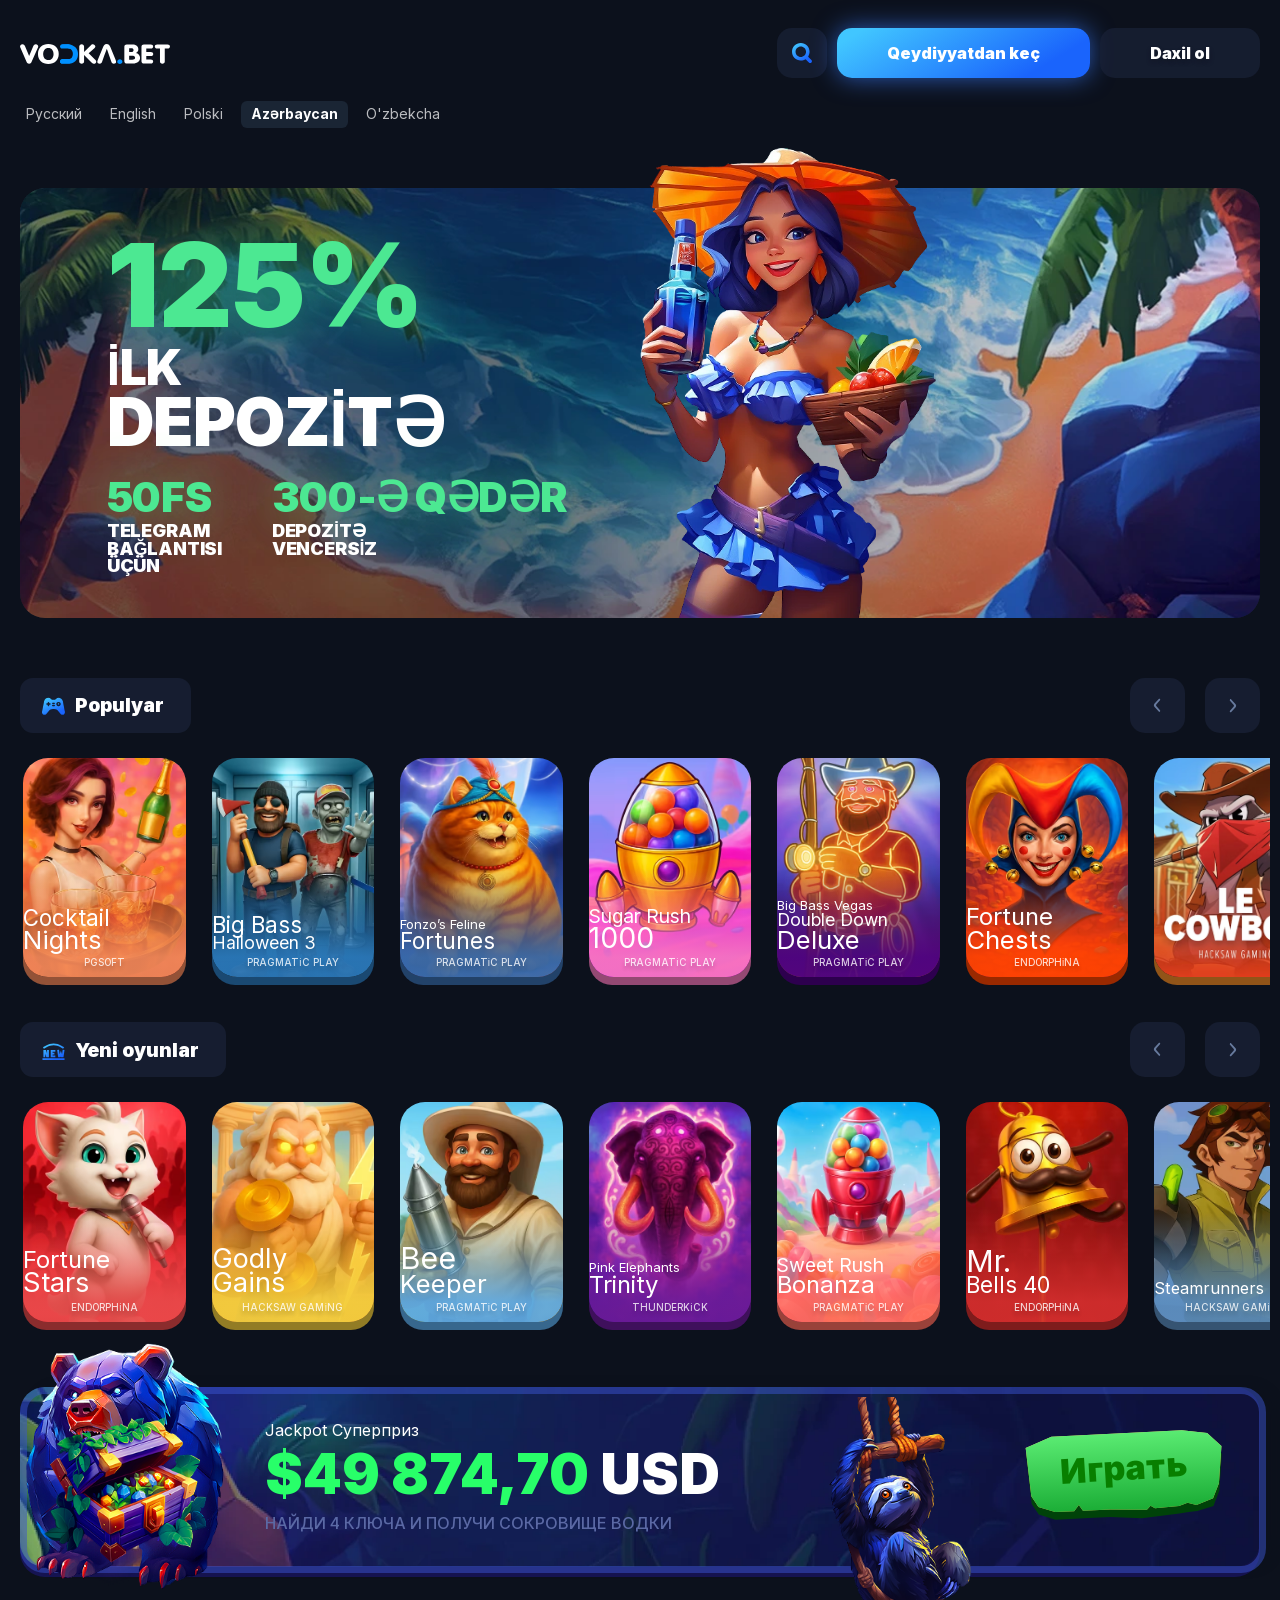
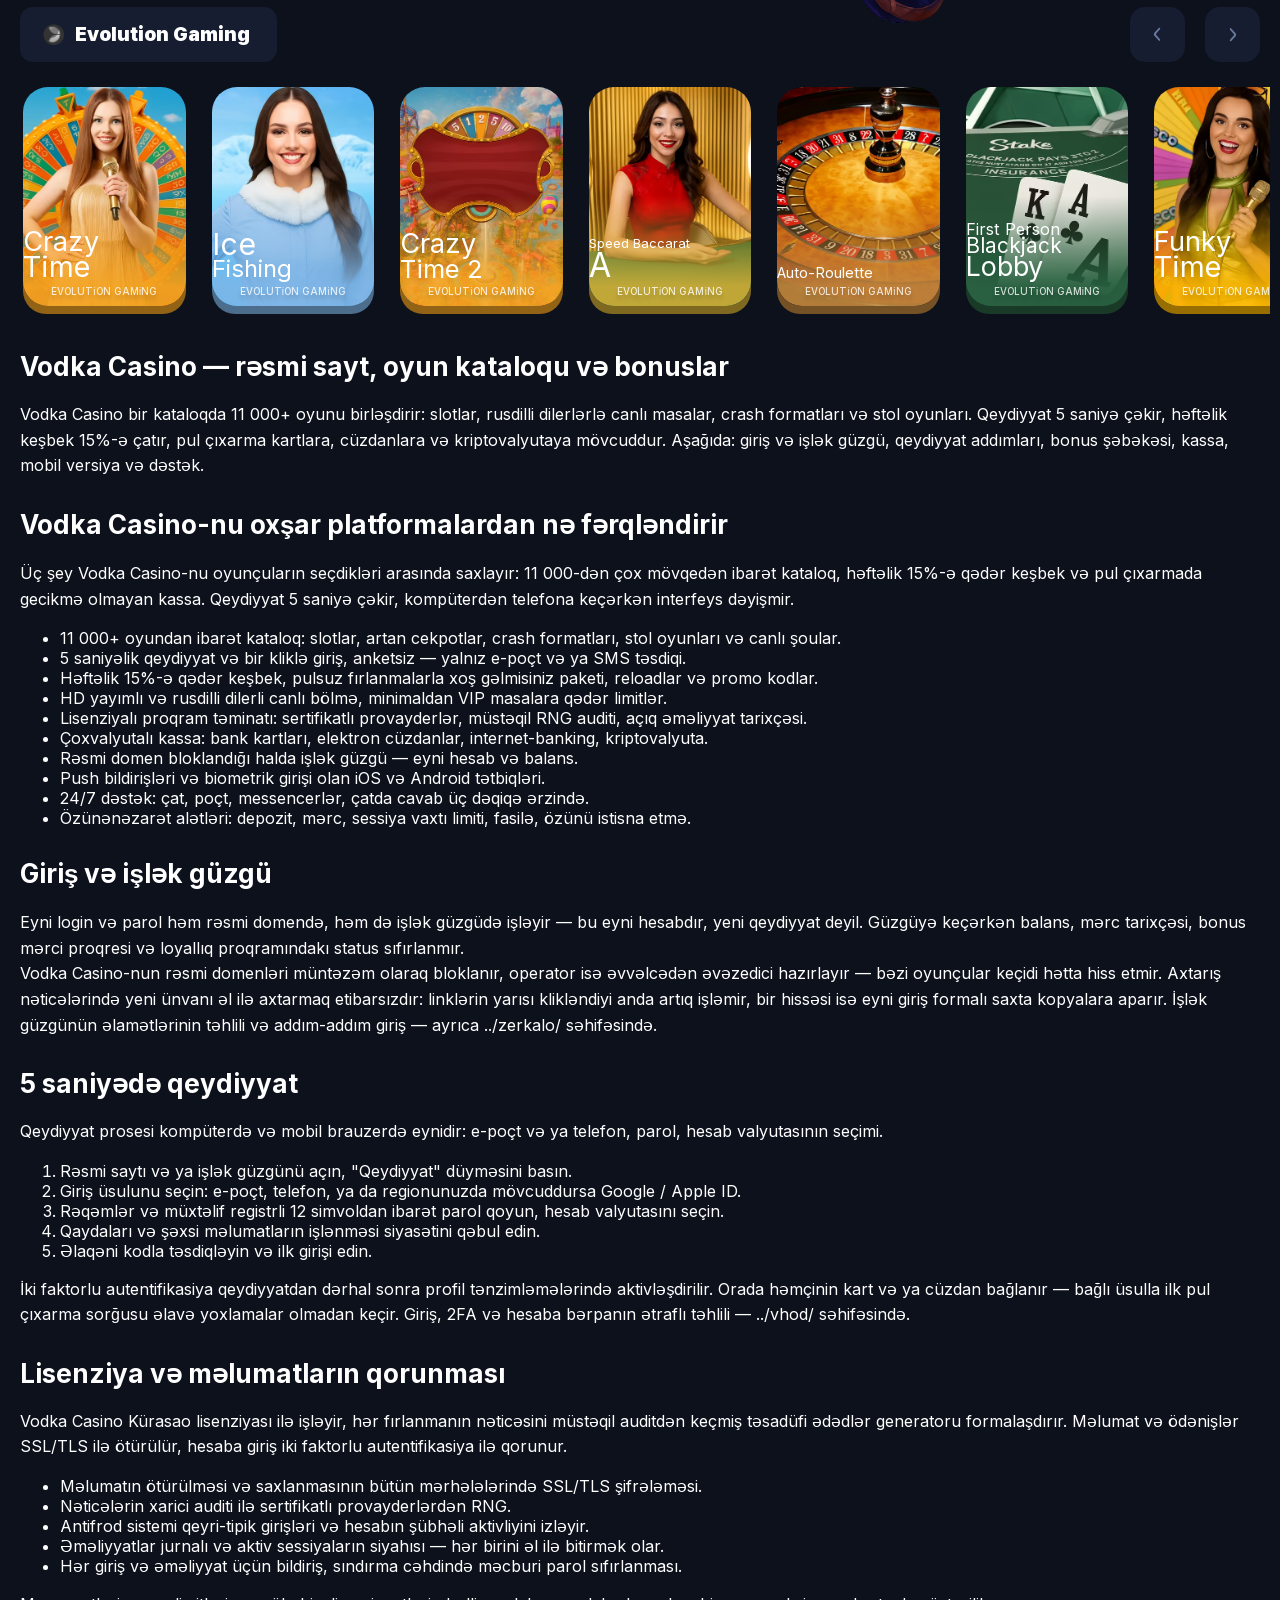
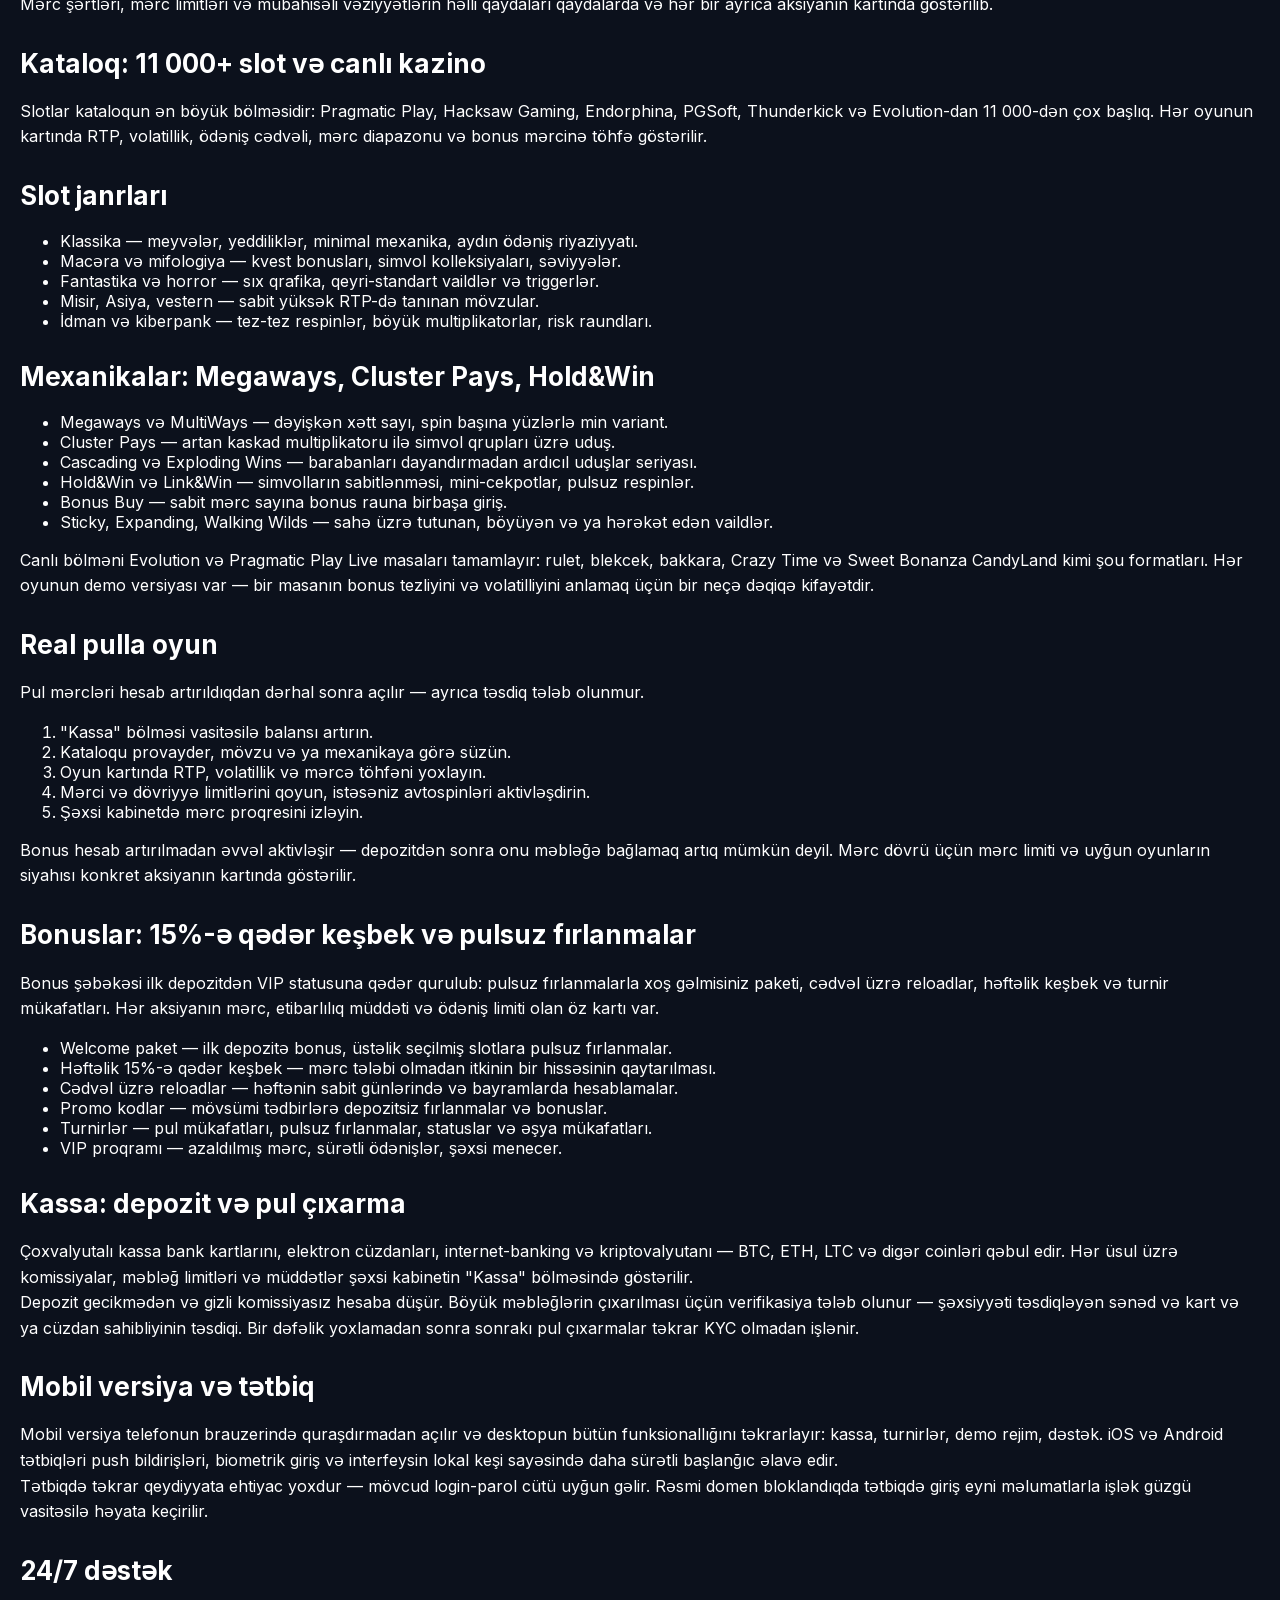
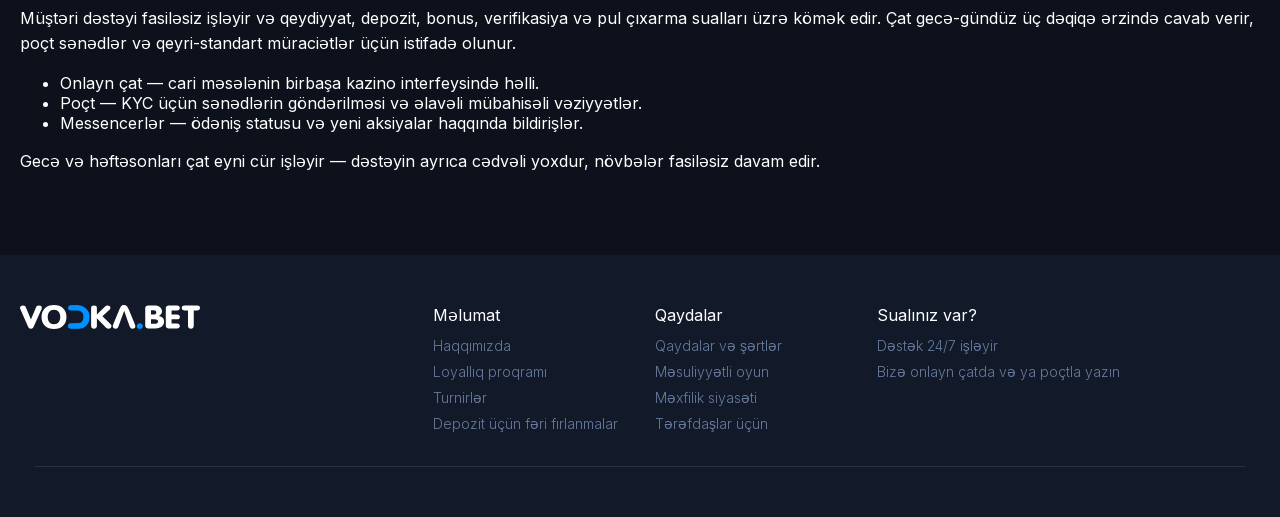
==== commit b3df0e6a: "Add visible language switcher to header on all pages Language versions (az, en, pl, uz) had hreflang" ====
--- a/az/index.html
+++ b/az/index.html
@@ -56,6 +56,14 @@
                         </div>
                     </div>
                 </div>
+<nav class="lang-switch" aria-label="Language" style="display:flex;flex-wrap:wrap;gap:8px;align-items:center;padding:10px 16px;font-size:14px;line-height:1.2">
+  <a href="../" hreflang="ru" style="color:#fff;opacity:.72;border-radius:6px;padding:5px 10px;text-decoration:none">Русский</a>
+  <a href="../en/" hreflang="en" style="color:#fff;opacity:.72;border-radius:6px;padding:5px 10px;text-decoration:none">English</a>
+  <a href="../pl/" hreflang="pl" style="color:#fff;opacity:.72;border-radius:6px;padding:5px 10px;text-decoration:none">Polski</a>
+  <a href="../az/" hreflang="az" style="color:var(--text,#fff);background:var(--accent,#1a2534);border-radius:6px;padding:5px 10px;text-decoration:none;font-weight:600" aria-current="true">Azərbaycan</a>
+  <a href="../uz/" hreflang="uz" style="color:#fff;opacity:.72;border-radius:6px;padding:5px 10px;text-decoration:none">O'zbekcha</a>
+</nav>
+
                 <div class="contentWrapper">
                     <div class="content ">
                         <div class="start">
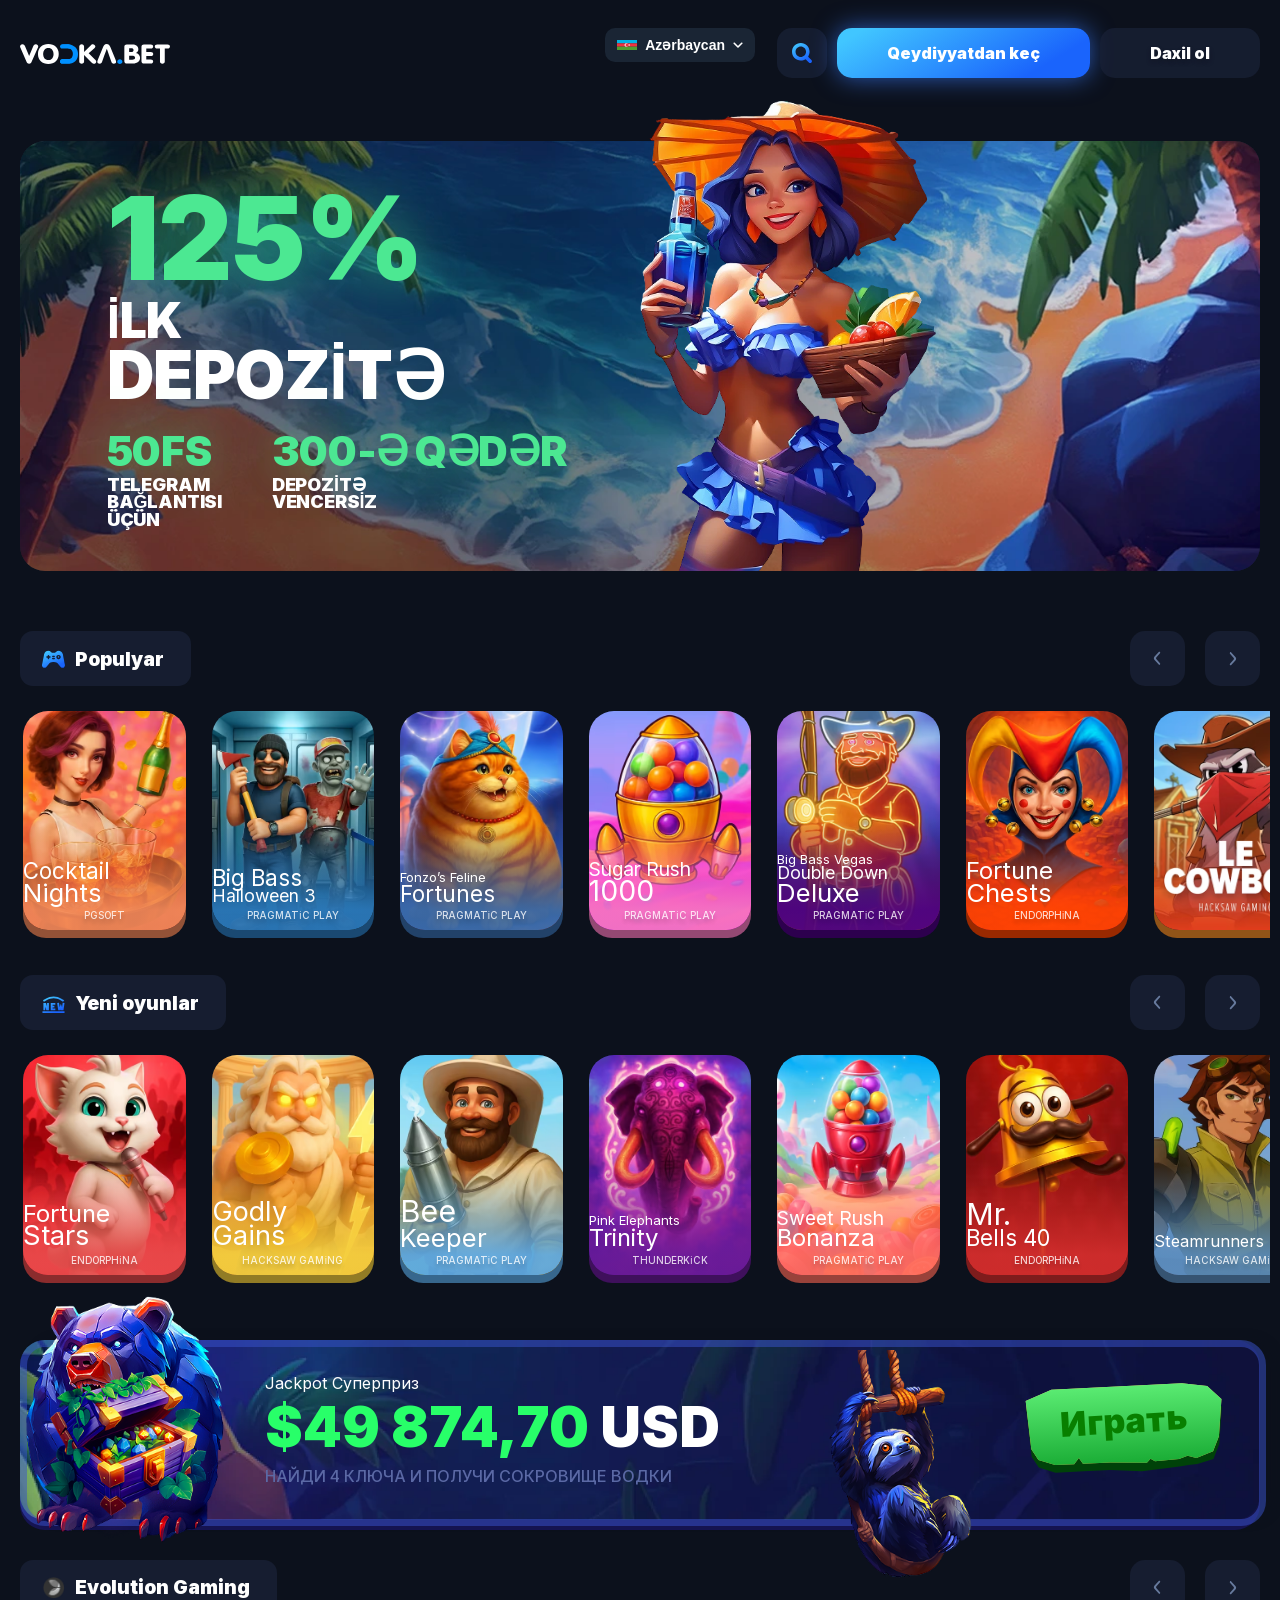
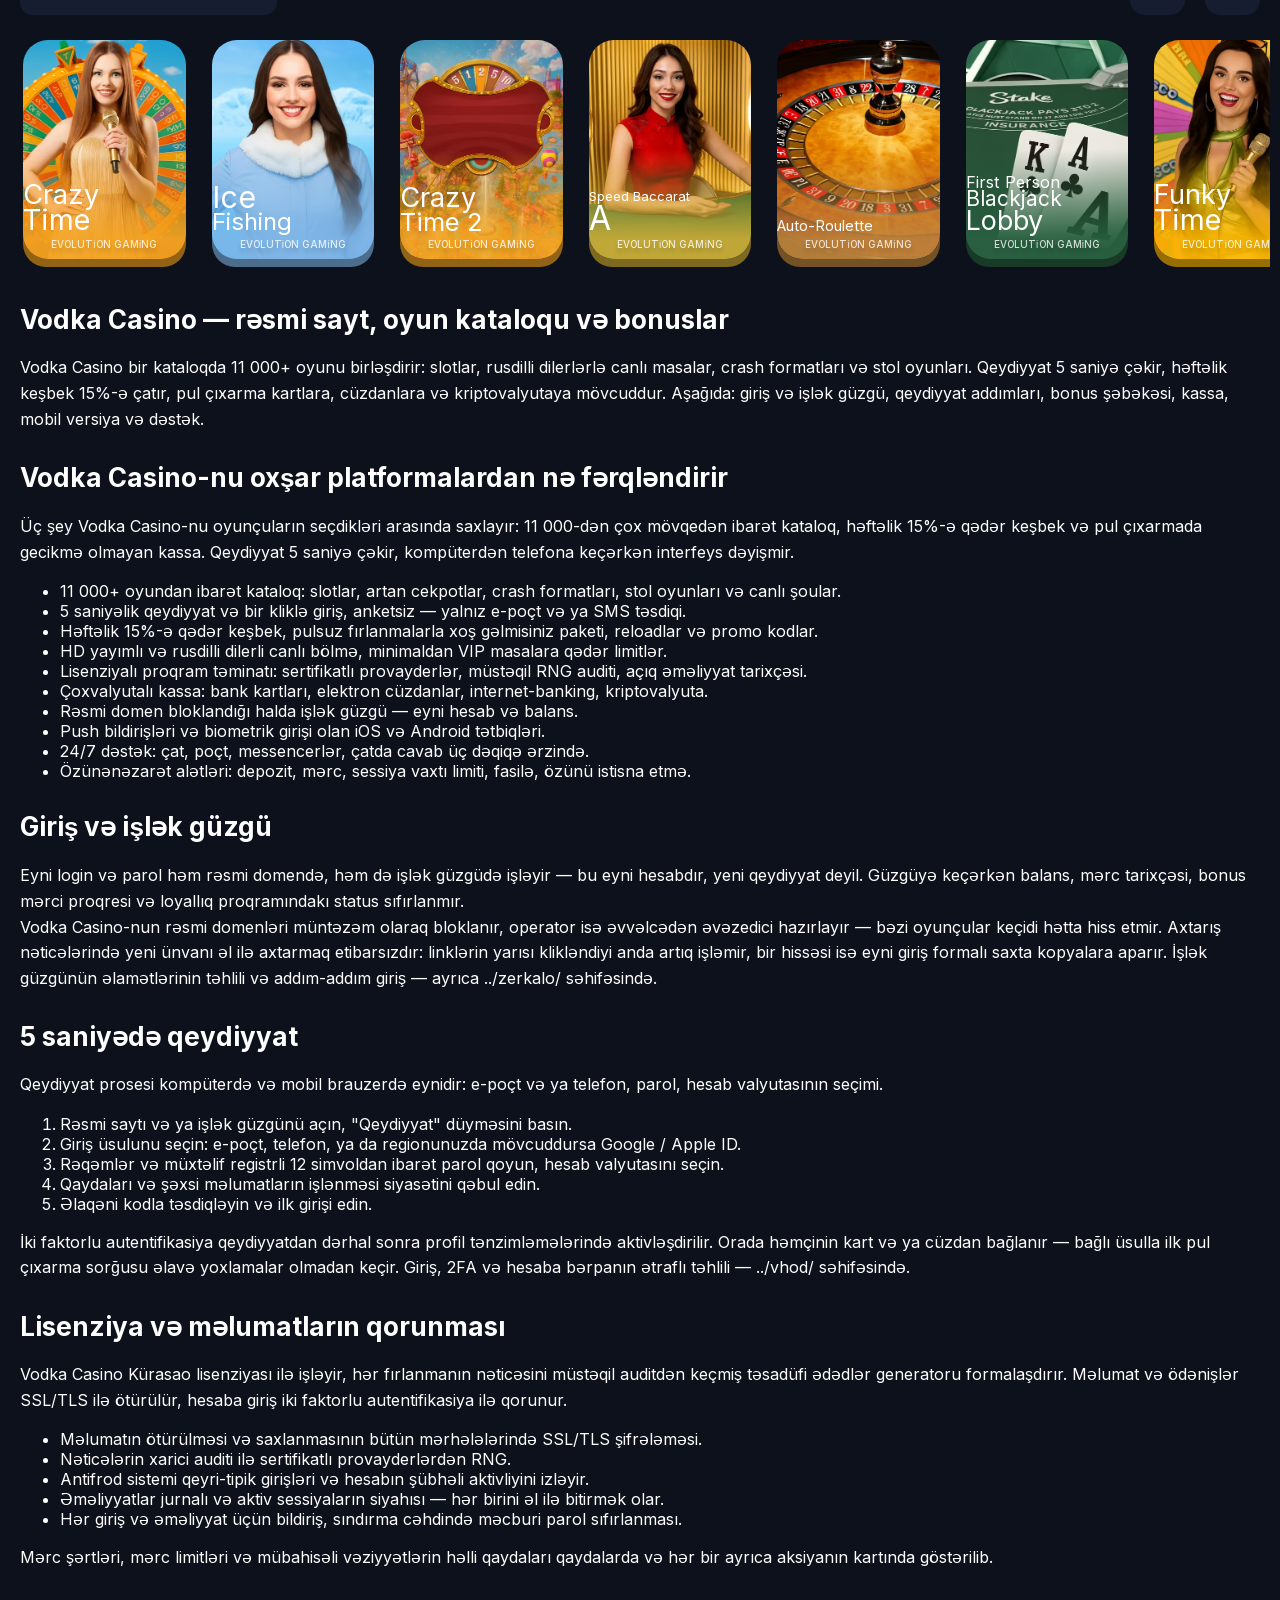
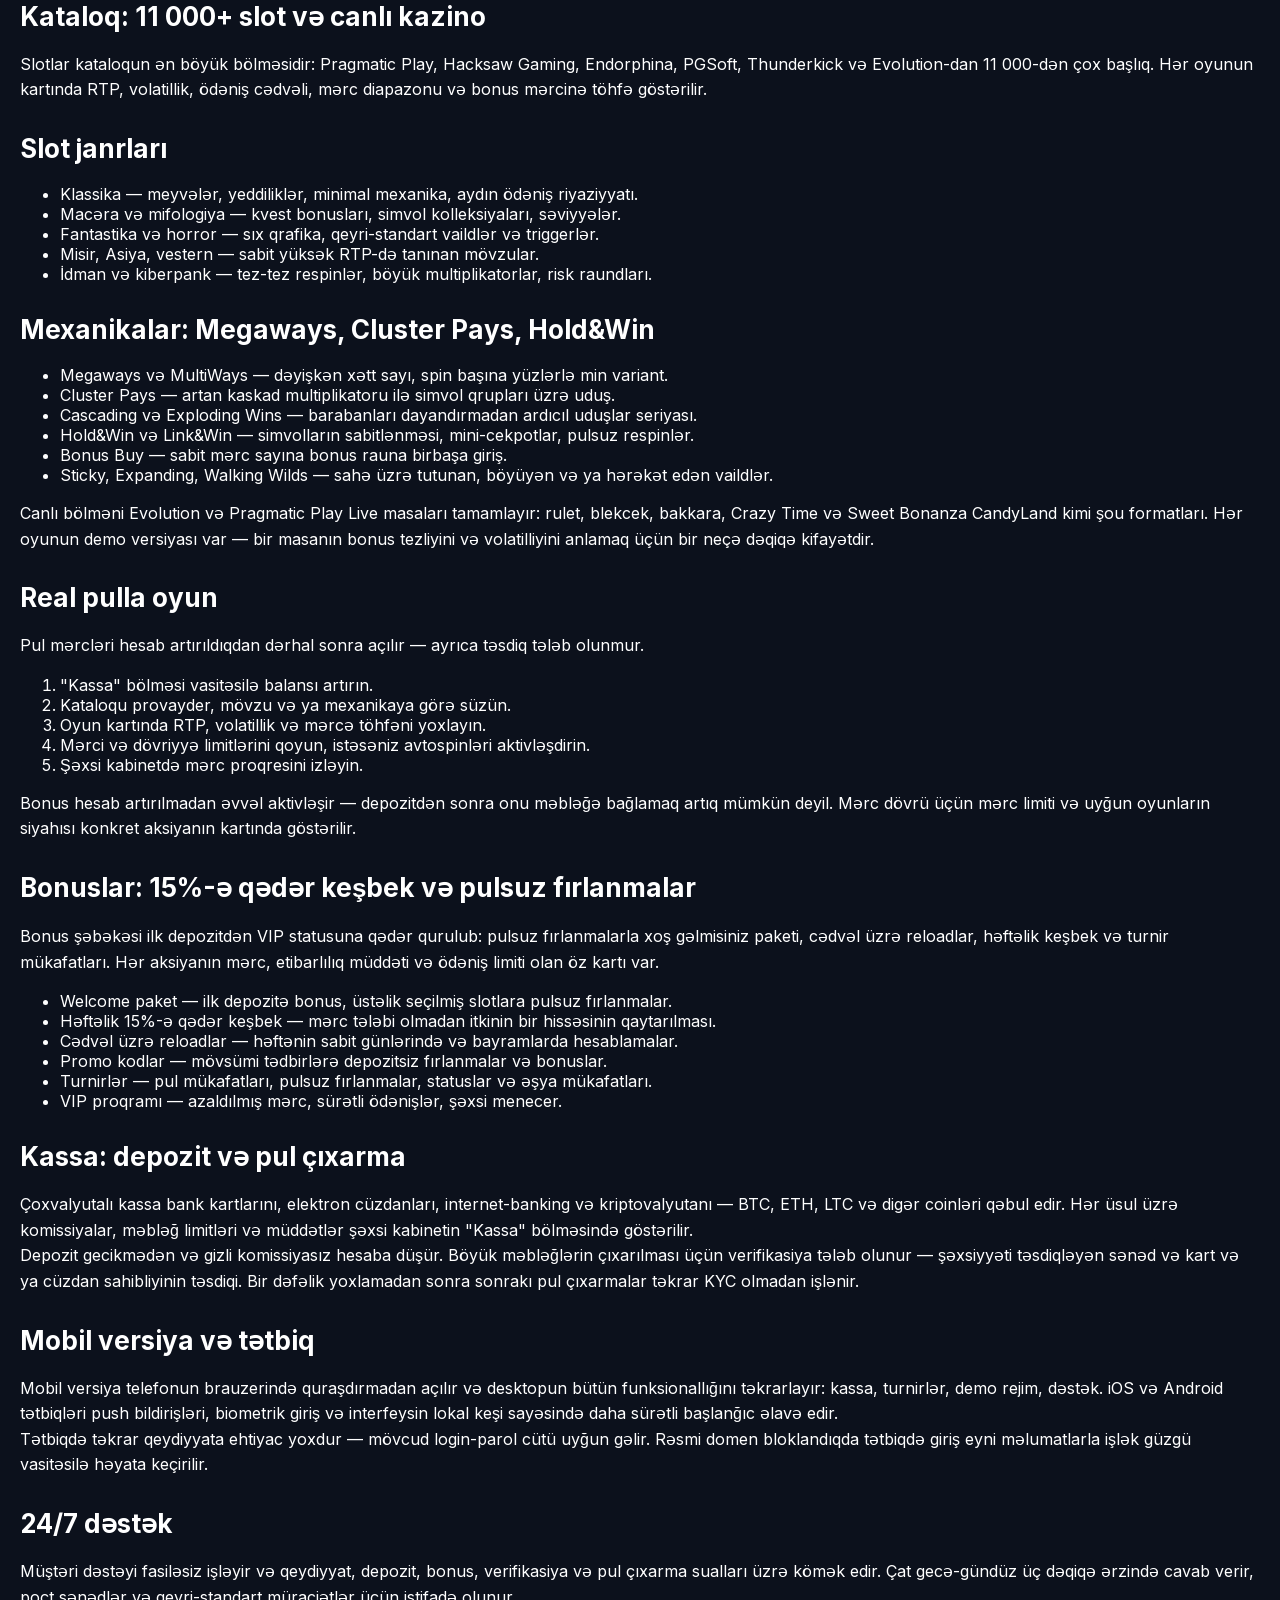
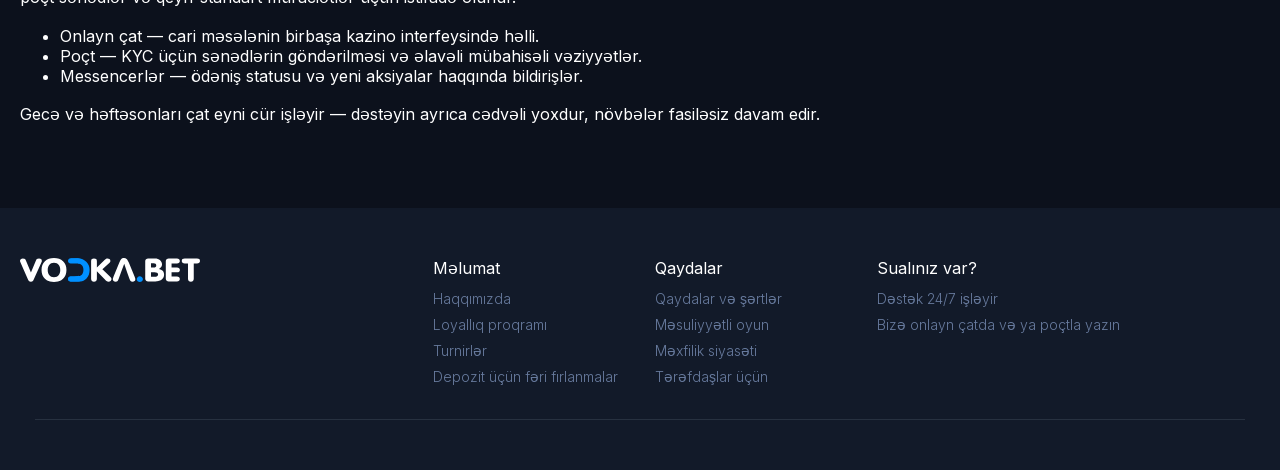
==== commit 5b6e2e74: "Replace flat language row with flag dropdown in header The previous switcher was a plain row of text" ====
--- a/az/index.html
+++ b/az/index.html
@@ -29,6 +29,27 @@
 </script>
 <noscript><div><img src="https://mc.yandex.ru/watch/111508394" style="position:absolute; left:-9999px;" alt="" /></div></noscript>
     <meta name="robots" content="index, follow"><link rel="canonical" href="https://cyborg-vodka.github.io/az/"/><link rel="alternate" hreflang="ru" href="https://cyborg-vodka.github.io/"/><link rel="alternate" hreflang="en" href="https://cyborg-vodka.github.io/en/"/><link rel="alternate" hreflang="pl" href="https://cyborg-vodka.github.io/pl/"/><link rel="alternate" hreflang="az" href="https://cyborg-vodka.github.io/az/"/><link rel="alternate" hreflang="uz" href="https://cyborg-vodka.github.io/uz/"/><link rel="alternate" hreflang="x-default" href="https://cyborg-vodka.github.io/"/><meta property="og:title" content="Vodka Casino — rəsmi sayt, bonuslar və 11 000+ oyun kataloqu"><meta property="og:description" content="Vodka Casino rəsmi saytı: 11 000+ slot, canlı dilerli masalar, 15%-ə qədər həftəlik keşbek və kartlara, cüzdanlara, kriptoya pul çıxarma. Qeydiyyat 5 saniyə çəkir."><meta property="og:type" content="website"><meta property="og:url" content="https://cyborg-vodka.github.io/az/"><meta property="og:locale" content="az">
+<style id="lang-switch-css">
+.lang-switch{position:relative;display:inline-block;margin-right:12px;font-family:inherit}
+.lang-switch__btn{display:flex;align-items:center;gap:8px;background:var(--accent,#1a2534);
+ color:var(--text,#fff);border:0;border-radius:10px;padding:10px 12px;cursor:pointer;
+ font-size:14px;line-height:1;white-space:nowrap}
+.lang-switch__btn:hover{filter:brightness(1.15)}
+.lang-switch__btn svg{display:block;border-radius:2px}
+.lang-switch__cur{font-weight:600}
+.lang-switch__chev{transition:transform .18s ease}
+.lang-switch[open] .lang-switch__chev{transform:rotate(180deg)}
+.lang-switch__list{position:absolute;top:calc(100% + 6px);right:0;min-width:180px;z-index:9999;
+ background:var(--accent,#1a2534);border-radius:12px;padding:6px;
+ box-shadow:0 12px 32px rgba(0,0,0,.45);display:none}
+.lang-switch[open] .lang-switch__list{display:block}
+.lang-switch__list a{display:flex;align-items:center;gap:10px;padding:9px 10px;border-radius:8px;
+ color:var(--text,#fff);text-decoration:none;font-size:14px;line-height:1;white-space:nowrap}
+.lang-switch__list a:hover{background:rgba(255,255,255,.10)}
+.lang-switch__list a[aria-current]{background:rgba(255,255,255,.16);font-weight:600}
+@media(max-width:640px){.lang-switch__cur,.lang-switch__chev{display:none}
+ .lang-switch__btn{padding:10px}}
+</style>
 </head>
     <body>
         <div id="root">
@@ -37,6 +58,17 @@
                     <div class="wrapper">
                         <a rel="nofollow" class="logo" href="../"><img src="../img/g-006e11eba7.svg" alt="logo"></a>
                         <div class="flexWrap">
+<div class="lang-switch">
+  <button type="button" class="lang-switch__btn" aria-haspopup="true" aria-expanded="false" aria-label="Выбор языка"><svg viewBox="0 0 12 6" width="20" height="14" aria-hidden="true"><rect width="12" height="2" fill="#00B5E2"/><rect y="2" width="12" height="2" fill="#EF3340"/><rect y="4" width="12" height="2" fill="#509E2F"/><circle cx="5.6" cy="3" r="1.1" fill="#fff"/><circle cx="6" cy="3" r="0.9" fill="#EF3340"/><circle cx="7.3" cy="3" r="0.42" fill="#fff"/></svg><span class="lang-switch__cur">Azərbaycan</span><svg class="lang-switch__chev" width="10" height="6" viewBox="0 0 10 6" aria-hidden="true"><path d="M1 1l4 4 4-4" stroke="currentColor" stroke-width="1.6" fill="none" stroke-linecap="round" stroke-linejoin="round"/></svg></button>
+  <div class="lang-switch__list">
+      <a href="../" hreflang="ru"><svg viewBox="0 0 9 6" width="20" height="14" aria-hidden="true"><rect width="9" height="6" fill="#fff"/><rect y="2" width="9" height="2" fill="#0039A6"/><rect y="4" width="9" height="2" fill="#D52B1E"/></svg><span>Русский</span></a>
+      <a href="../en/" hreflang="en"><svg viewBox="0 0 60 30" width="20" height="14" aria-hidden="true"><rect width="60" height="30" fill="#012169"/><path d="M0,0 60,30 M60,0 0,30" stroke="#fff" stroke-width="6"/><path d="M0,0 60,30 M60,0 0,30" stroke="#C8102E" stroke-width="3"/><path d="M30,0 V30 M0,15 H60" stroke="#fff" stroke-width="10"/><path d="M30,0 V30 M0,15 H60" stroke="#C8102E" stroke-width="6"/></svg><span>English</span></a>
+      <a href="../pl/" hreflang="pl"><svg viewBox="0 0 8 5" width="20" height="14" aria-hidden="true"><rect width="8" height="5" fill="#fff"/><rect y="2.5" width="8" height="2.5" fill="#DC143C"/></svg><span>Polski</span></a>
+      <a href="../az/" hreflang="az" aria-current="true"><svg viewBox="0 0 12 6" width="20" height="14" aria-hidden="true"><rect width="12" height="2" fill="#00B5E2"/><rect y="2" width="12" height="2" fill="#EF3340"/><rect y="4" width="12" height="2" fill="#509E2F"/><circle cx="5.6" cy="3" r="1.1" fill="#fff"/><circle cx="6" cy="3" r="0.9" fill="#EF3340"/><circle cx="7.3" cy="3" r="0.42" fill="#fff"/></svg><span>Azərbaycan</span></a>
+      <a href="../uz/" hreflang="uz"><svg viewBox="0 0 12 6" width="20" height="14" aria-hidden="true"><rect width="12" height="1.9" fill="#0099B5"/><rect y="1.9" width="12" height="2.2" fill="#fff"/><rect y="4.1" width="12" height="1.9" fill="#1EB53A"/><rect y="1.82" width="12" height="0.16" fill="#CE1126"/><rect y="4.02" width="12" height="0.16" fill="#CE1126"/><circle cx="2.2" cy="0.95" r="0.62" fill="#fff"/><circle cx="2.5" cy="0.95" r="0.52" fill="#0099B5"/><circle cx="3.5" cy="0.6" r="0.16" fill="#fff"/><circle cx="3.5" cy="1.3" r="0.16" fill="#fff"/><circle cx="4.2" cy="0.6" r="0.16" fill="#fff"/><circle cx="4.2" cy="1.3" r="0.16" fill="#fff"/></svg><span>O'zbekcha</span></a>
+  </div>
+</div>
+
                             <a rel="nofollow" class="search newMainStyle" href="#">
                                 <svg width="64" height="64" viewbox="0 0 64 64" fill="none" xmlns="http://www.w3.org/2000/svg">
                                     <path fill-rule="evenodd" clip-rule="evenodd" d="M28.1343 11.5638C18.8428 11.5638 11.31 19.0657 11.31 28.3191C11.31 37.5725 18.8428 45.0744 28.1343 45.0744C37.4258 45.0744 44.9586 37.5725 44.9586 28.3191C44.9586 19.0657 37.4258 11.5638 28.1343 11.5638ZM0.09375 28.3191C0.09375 12.896 12.6477 0.393555 28.1343 0.393555C43.6209 0.393555 56.1748 12.896 56.1748 28.3191C56.1748 34.0107 54.4647 39.3046 51.5291 43.7191L62.0095 54.1573C64.1997 56.3384 64.1997 59.8742 62.0095 62.0554C59.8193 64.2365 56.269 64.2365 54.0789 62.0554L43.5977 51.6179C39.1651 54.5415 33.8493 56.2446 28.1343 56.2446C12.6477 56.2446 0.09375 43.7422 0.09375 28.3191Z" fill="#1C274C"></path>
@@ -56,13 +88,6 @@
                         </div>
                     </div>
                 </div>
-<nav class="lang-switch" aria-label="Language" style="display:flex;flex-wrap:wrap;gap:8px;align-items:center;padding:10px 16px;font-size:14px;line-height:1.2">
-  <a href="../" hreflang="ru" style="color:#fff;opacity:.72;border-radius:6px;padding:5px 10px;text-decoration:none">Русский</a>
-  <a href="../en/" hreflang="en" style="color:#fff;opacity:.72;border-radius:6px;padding:5px 10px;text-decoration:none">English</a>
-  <a href="../pl/" hreflang="pl" style="color:#fff;opacity:.72;border-radius:6px;padding:5px 10px;text-decoration:none">Polski</a>
-  <a href="../az/" hreflang="az" style="color:var(--text,#fff);background:var(--accent,#1a2534);border-radius:6px;padding:5px 10px;text-decoration:none;font-weight:600" aria-current="true">Azərbaycan</a>
-  <a href="../uz/" hreflang="uz" style="color:#fff;opacity:.72;border-radius:6px;padding:5px 10px;text-decoration:none">O'zbekcha</a>
-</nav>
 
                 <div class="contentWrapper">
                     <div class="content ">
@@ -1236,5 +1261,22 @@
   }, true);
 })();
 </script>
+<script id="lang-switch-js">
+(function(){
+  document.addEventListener('click',function(e){
+    var all=document.querySelectorAll('.lang-switch');
+    var btn=e.target.closest?e.target.closest('.lang-switch__btn'):null;
+    var host=btn?btn.parentNode:null;
+    for(var i=0;i<all.length;i++){if(all[i]!==host)all[i].removeAttribute('open');}
+    if(btn){var o=host.hasAttribute('open');
+      if(o){host.removeAttribute('open');}else{host.setAttribute('open','');}
+      btn.setAttribute('aria-expanded',o?'false':'true');e.preventDefault();}
+  });
+  document.addEventListener('keydown',function(e){
+    if(e.key==='Escape'){var a=document.querySelectorAll('.lang-switch[open]');
+      for(var i=0;i<a.length;i++)a[i].removeAttribute('open');}
+  });
+})();
+</script>
 </body>
 </html>
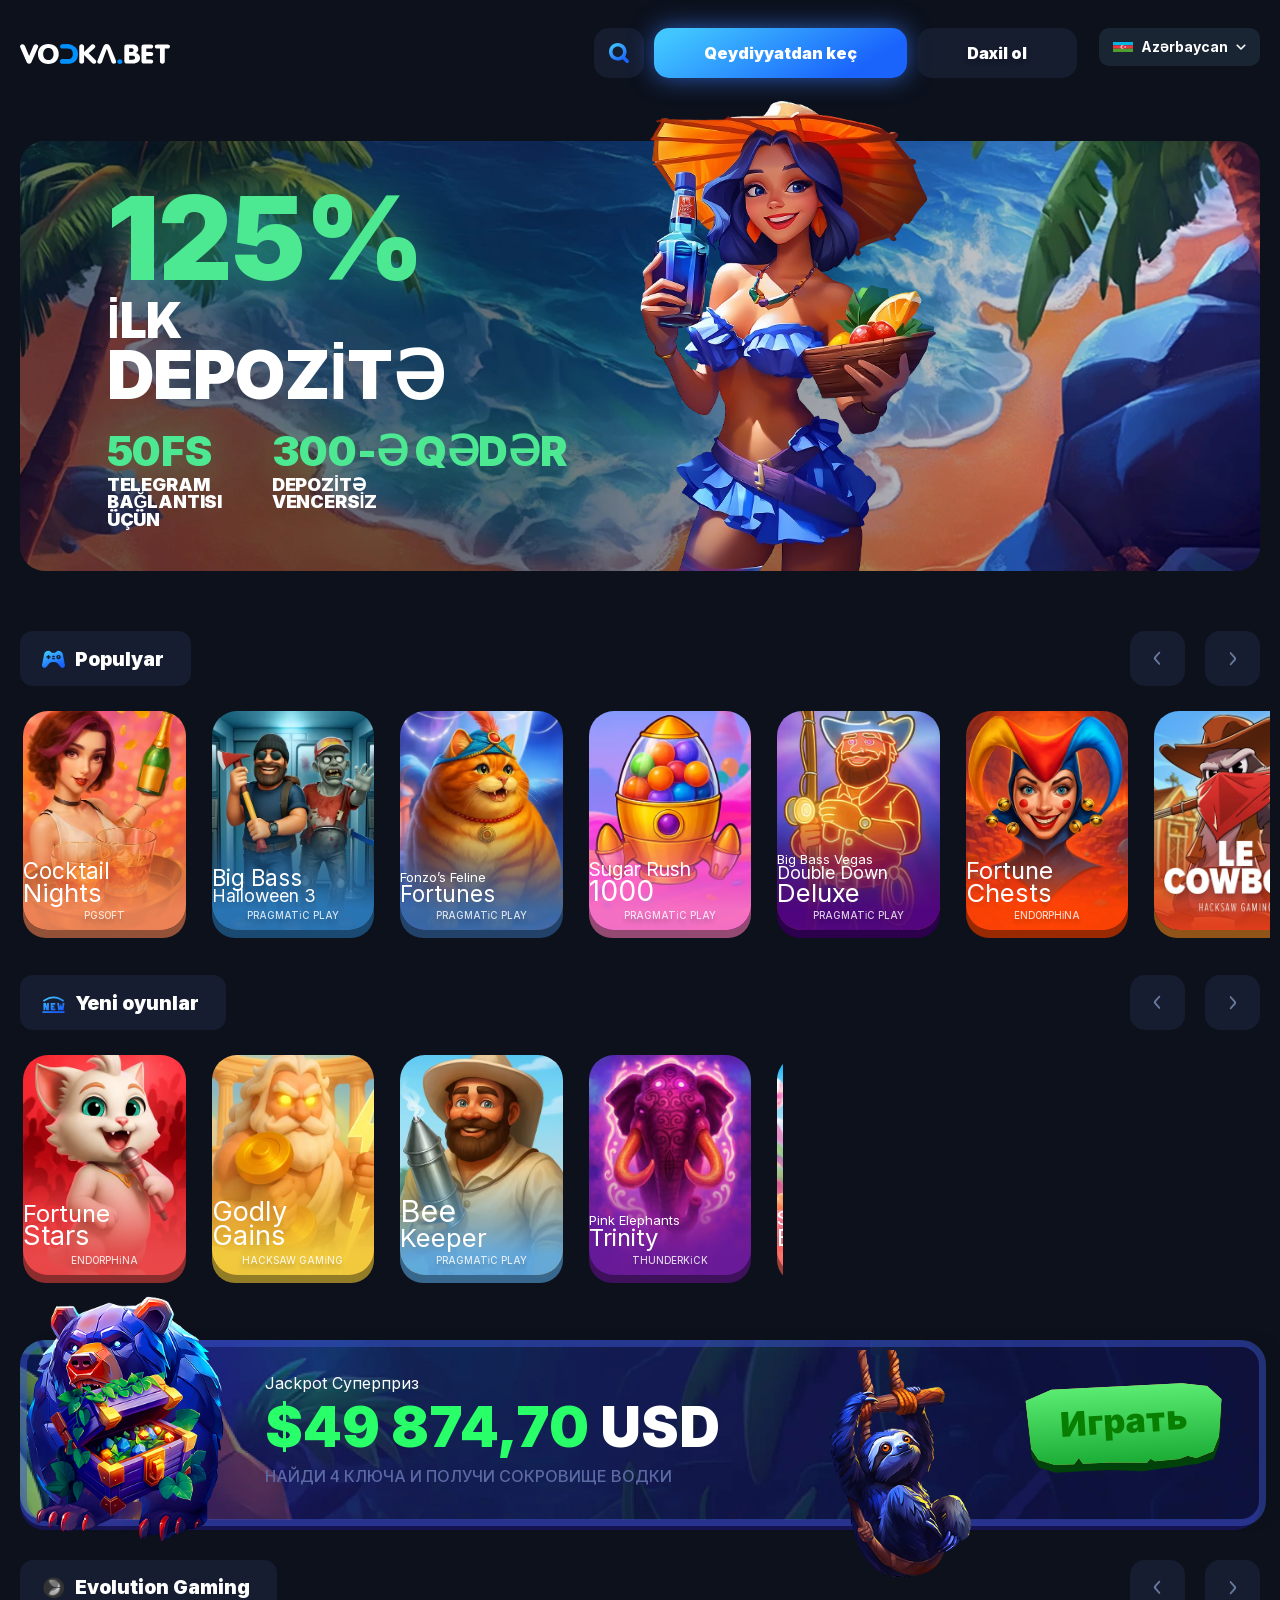
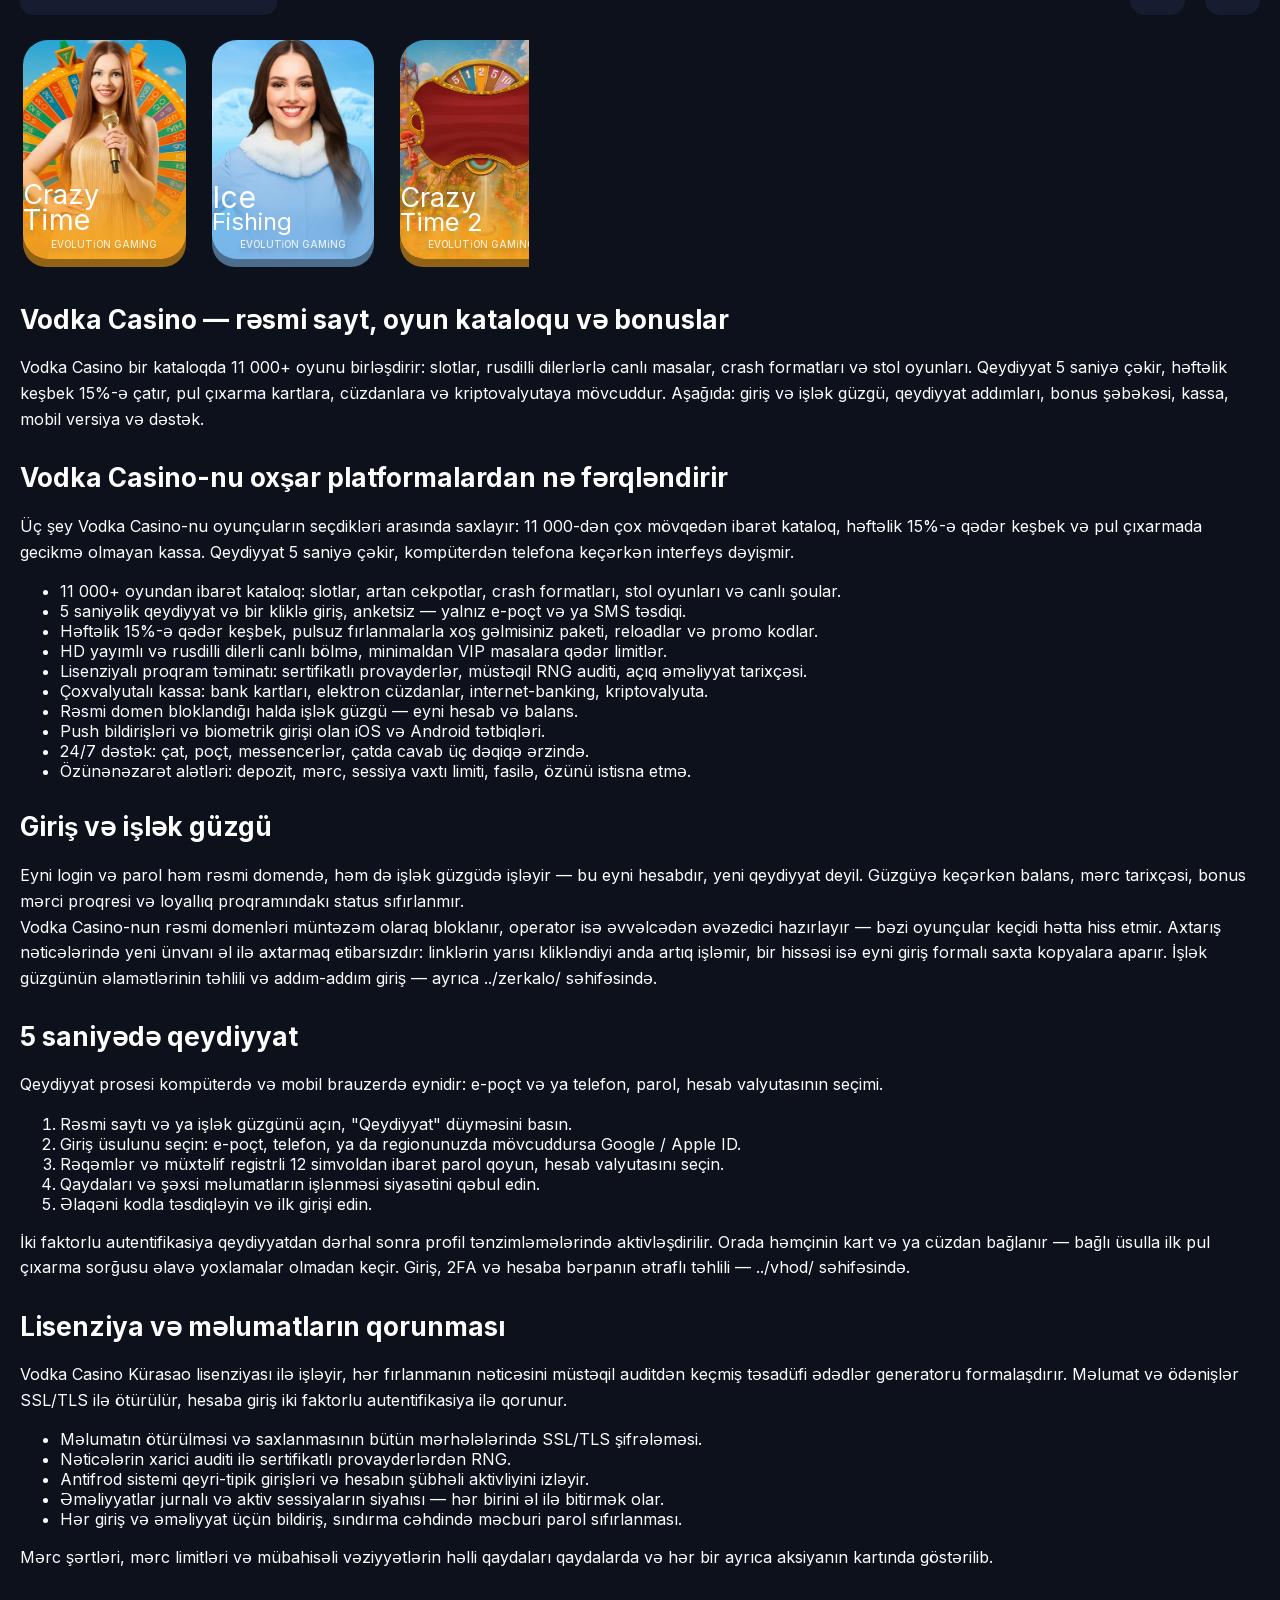
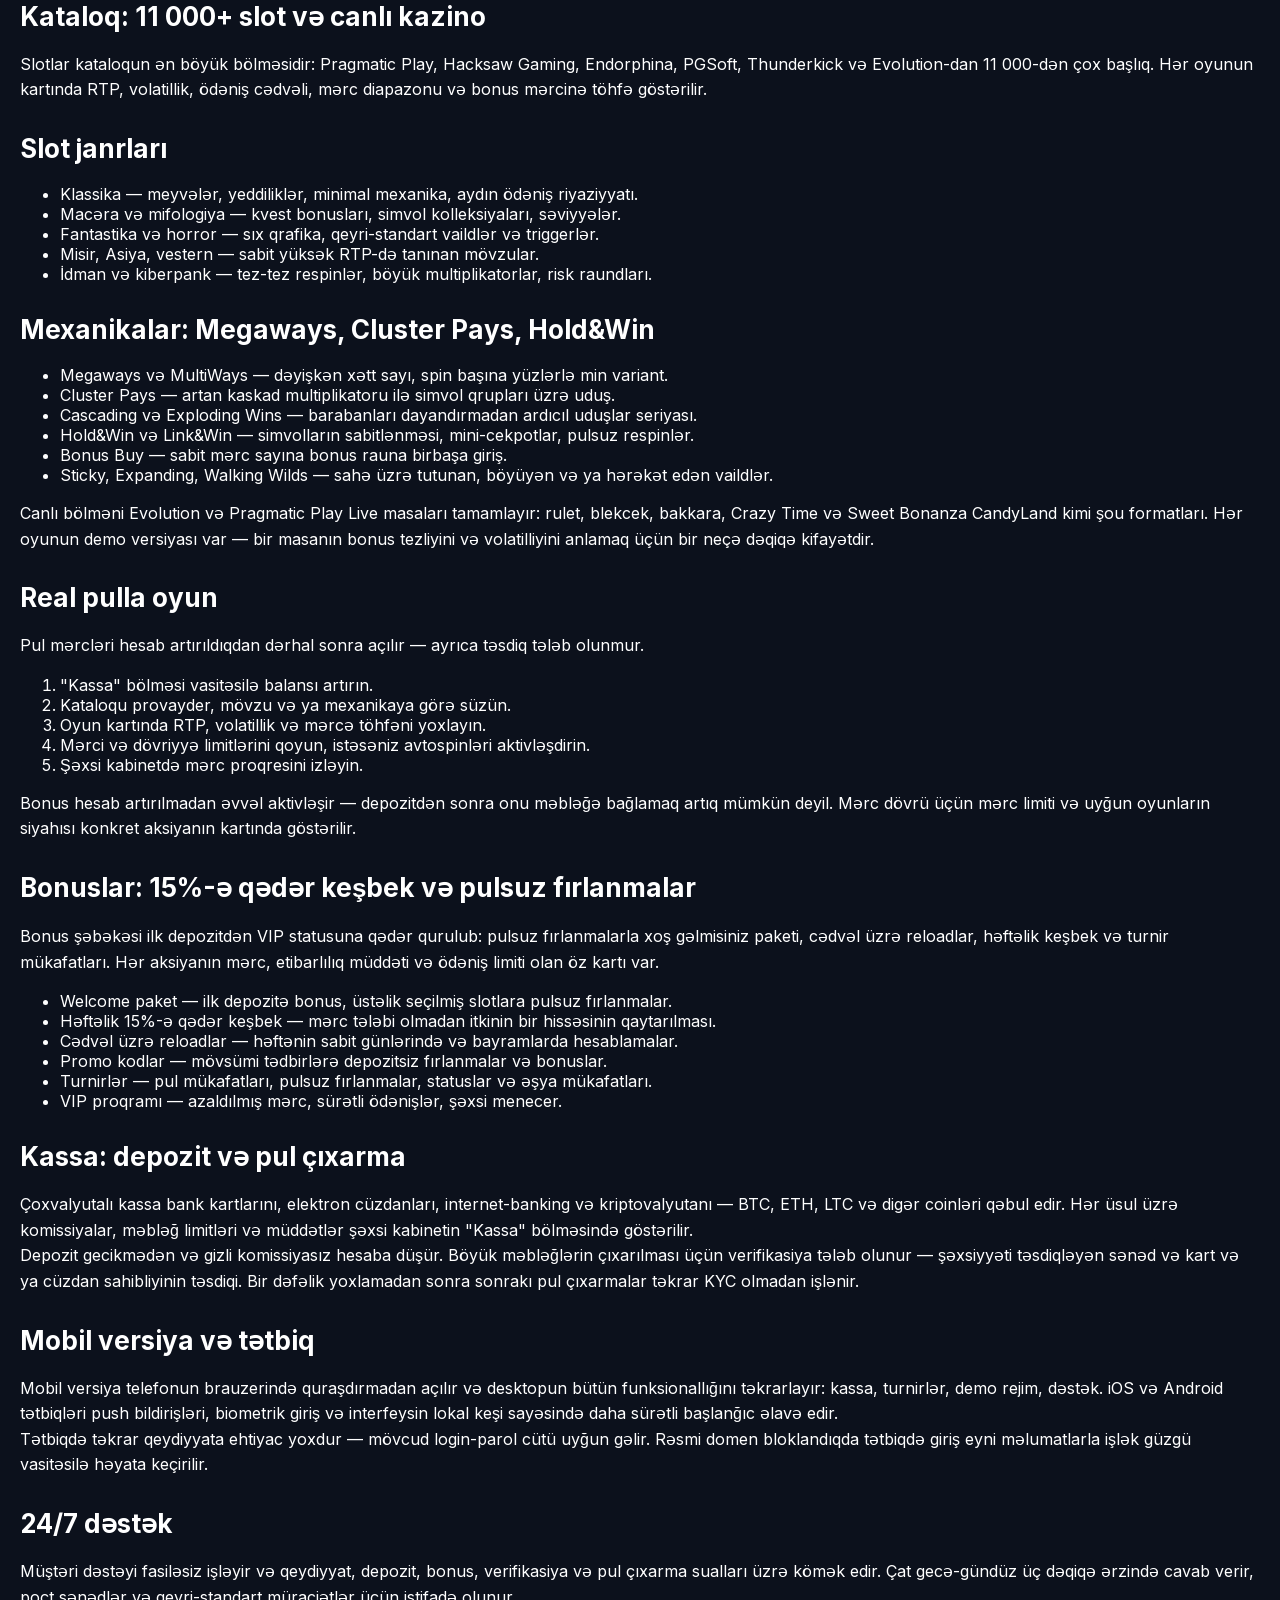
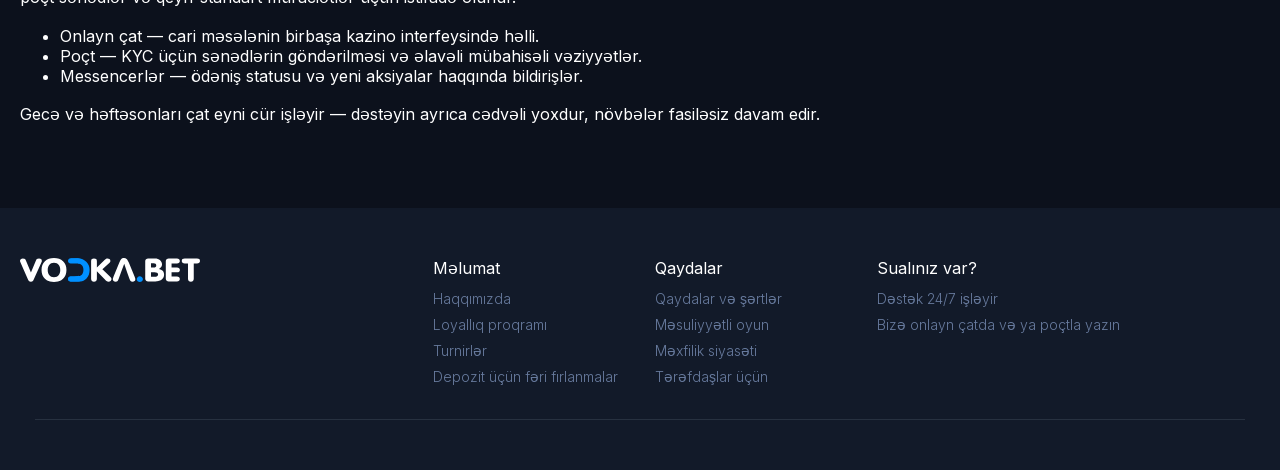
==== commit 4413ccf9: "Move language dropdown right of header buttons, fix click interception Two problems with the previou" ====
--- a/az/index.html
+++ b/az/index.html
@@ -30,25 +30,24 @@
 <noscript><div><img src="https://mc.yandex.ru/watch/111508394" style="position:absolute; left:-9999px;" alt="" /></div></noscript>
     <meta name="robots" content="index, follow"><link rel="canonical" href="https://cyborg-vodka.github.io/az/"/><link rel="alternate" hreflang="ru" href="https://cyborg-vodka.github.io/"/><link rel="alternate" hreflang="en" href="https://cyborg-vodka.github.io/en/"/><link rel="alternate" hreflang="pl" href="https://cyborg-vodka.github.io/pl/"/><link rel="alternate" hreflang="az" href="https://cyborg-vodka.github.io/az/"/><link rel="alternate" hreflang="uz" href="https://cyborg-vodka.github.io/uz/"/><link rel="alternate" hreflang="x-default" href="https://cyborg-vodka.github.io/"/><meta property="og:title" content="Vodka Casino — rəsmi sayt, bonuslar və 11 000+ oyun kataloqu"><meta property="og:description" content="Vodka Casino rəsmi saytı: 11 000+ slot, canlı dilerli masalar, 15%-ə qədər həftəlik keşbek və kartlara, cüzdanlara, kriptoya pul çıxarma. Qeydiyyat 5 saniyə çəkir."><meta property="og:type" content="website"><meta property="og:url" content="https://cyborg-vodka.github.io/az/"><meta property="og:locale" content="az">
 <style id="lang-switch-css">
-.lang-switch{position:relative;display:inline-block;margin-right:12px;font-family:inherit}
+.lang-switch{position:relative;display:inline-block;margin-left:12px;font-family:inherit;-webkit-tap-highlight-color:transparent}
 .lang-switch__btn{display:flex;align-items:center;gap:8px;background:var(--accent,#1a2534);
- color:var(--text,#fff);border:0;border-radius:10px;padding:10px 12px;cursor:pointer;
- font-size:14px;line-height:1;white-space:nowrap}
+ color:var(--text,#fff);border-radius:10px;padding:12px 14px;cursor:pointer;font-size:14px;
+ line-height:1;white-space:nowrap;user-select:none}
 .lang-switch__btn:hover{filter:brightness(1.15)}
-.lang-switch__btn svg{display:block;border-radius:2px}
+.lang-switch__btn svg{display:block;border-radius:2px;flex:none}
 .lang-switch__cur{font-weight:600}
 .lang-switch__chev{transition:transform .18s ease}
 .lang-switch[open] .lang-switch__chev{transform:rotate(180deg)}
-.lang-switch__list{position:absolute;top:calc(100% + 6px);right:0;min-width:180px;z-index:9999;
+.lang-switch__list{position:absolute;top:calc(100% + 8px);right:0;min-width:190px;z-index:99999;
  background:var(--accent,#1a2534);border-radius:12px;padding:6px;
- box-shadow:0 12px 32px rgba(0,0,0,.45);display:none}
+ box-shadow:0 14px 36px rgba(0,0,0,.5);display:none}
 .lang-switch[open] .lang-switch__list{display:block}
-.lang-switch__list a{display:flex;align-items:center;gap:10px;padding:9px 10px;border-radius:8px;
+.lang-switch__list a{display:flex;align-items:center;gap:10px;padding:10px;border-radius:8px;
  color:var(--text,#fff);text-decoration:none;font-size:14px;line-height:1;white-space:nowrap}
 .lang-switch__list a:hover{background:rgba(255,255,255,.10)}
 .lang-switch__list a[aria-current]{background:rgba(255,255,255,.16);font-weight:600}
-@media(max-width:640px){.lang-switch__cur,.lang-switch__chev{display:none}
- .lang-switch__btn{padding:10px}}
+@media(max-width:760px){.lang-switch__cur{display:none}.lang-switch__btn{padding:12px}}
 </style>
 </head>
     <body>
@@ -58,16 +57,6 @@
                     <div class="wrapper">
                         <a rel="nofollow" class="logo" href="../"><img src="../img/g-006e11eba7.svg" alt="logo"></a>
                         <div class="flexWrap">
-<div class="lang-switch">
-  <button type="button" class="lang-switch__btn" aria-haspopup="true" aria-expanded="false" aria-label="Выбор языка"><svg viewBox="0 0 12 6" width="20" height="14" aria-hidden="true"><rect width="12" height="2" fill="#00B5E2"/><rect y="2" width="12" height="2" fill="#EF3340"/><rect y="4" width="12" height="2" fill="#509E2F"/><circle cx="5.6" cy="3" r="1.1" fill="#fff"/><circle cx="6" cy="3" r="0.9" fill="#EF3340"/><circle cx="7.3" cy="3" r="0.42" fill="#fff"/></svg><span class="lang-switch__cur">Azərbaycan</span><svg class="lang-switch__chev" width="10" height="6" viewBox="0 0 10 6" aria-hidden="true"><path d="M1 1l4 4 4-4" stroke="currentColor" stroke-width="1.6" fill="none" stroke-linecap="round" stroke-linejoin="round"/></svg></button>
-  <div class="lang-switch__list">
-      <a href="../" hreflang="ru"><svg viewBox="0 0 9 6" width="20" height="14" aria-hidden="true"><rect width="9" height="6" fill="#fff"/><rect y="2" width="9" height="2" fill="#0039A6"/><rect y="4" width="9" height="2" fill="#D52B1E"/></svg><span>Русский</span></a>
-      <a href="../en/" hreflang="en"><svg viewBox="0 0 60 30" width="20" height="14" aria-hidden="true"><rect width="60" height="30" fill="#012169"/><path d="M0,0 60,30 M60,0 0,30" stroke="#fff" stroke-width="6"/><path d="M0,0 60,30 M60,0 0,30" stroke="#C8102E" stroke-width="3"/><path d="M30,0 V30 M0,15 H60" stroke="#fff" stroke-width="10"/><path d="M30,0 V30 M0,15 H60" stroke="#C8102E" stroke-width="6"/></svg><span>English</span></a>
-      <a href="../pl/" hreflang="pl"><svg viewBox="0 0 8 5" width="20" height="14" aria-hidden="true"><rect width="8" height="5" fill="#fff"/><rect y="2.5" width="8" height="2.5" fill="#DC143C"/></svg><span>Polski</span></a>
-      <a href="../az/" hreflang="az" aria-current="true"><svg viewBox="0 0 12 6" width="20" height="14" aria-hidden="true"><rect width="12" height="2" fill="#00B5E2"/><rect y="2" width="12" height="2" fill="#EF3340"/><rect y="4" width="12" height="2" fill="#509E2F"/><circle cx="5.6" cy="3" r="1.1" fill="#fff"/><circle cx="6" cy="3" r="0.9" fill="#EF3340"/><circle cx="7.3" cy="3" r="0.42" fill="#fff"/></svg><span>Azərbaycan</span></a>
-      <a href="../uz/" hreflang="uz"><svg viewBox="0 0 12 6" width="20" height="14" aria-hidden="true"><rect width="12" height="1.9" fill="#0099B5"/><rect y="1.9" width="12" height="2.2" fill="#fff"/><rect y="4.1" width="12" height="1.9" fill="#1EB53A"/><rect y="1.82" width="12" height="0.16" fill="#CE1126"/><rect y="4.02" width="12" height="0.16" fill="#CE1126"/><circle cx="2.2" cy="0.95" r="0.62" fill="#fff"/><circle cx="2.5" cy="0.95" r="0.52" fill="#0099B5"/><circle cx="3.5" cy="0.6" r="0.16" fill="#fff"/><circle cx="3.5" cy="1.3" r="0.16" fill="#fff"/><circle cx="4.2" cy="0.6" r="0.16" fill="#fff"/><circle cx="4.2" cy="1.3" r="0.16" fill="#fff"/></svg><span>O'zbekcha</span></a>
-  </div>
-</div>
 
                             <a rel="nofollow" class="search newMainStyle" href="#">
                                 <svg width="64" height="64" viewbox="0 0 64 64" fill="none" xmlns="http://www.w3.org/2000/svg">
@@ -85,7 +74,18 @@
                                 <div class="newMainStyle blue unAuthBtn"><span>Qeydiyyatdan keç</span></div>
                                 <div class="newMainStyle unAuthBtn"><span>Daxil ol</span></div>
                             </div>
-                        </div>
+                        
+<div class="lang-switch">
+  <div class="lang-switch__btn" role="button" tabindex="0" aria-haspopup="true" aria-expanded="false" aria-label="Выбор языка"><svg viewBox="0 0 12 6" width="20" height="14" aria-hidden="true"><rect width="12" height="2" fill="#00B5E2"/><rect y="2" width="12" height="2" fill="#EF3340"/><rect y="4" width="12" height="2" fill="#509E2F"/><circle cx="5.6" cy="3" r="1.1" fill="#fff"/><circle cx="6" cy="3" r="0.9" fill="#EF3340"/><circle cx="7.3" cy="3" r="0.42" fill="#fff"/></svg><span class="lang-switch__cur">Azərbaycan</span><svg class="lang-switch__chev" width="10" height="6" viewBox="0 0 10 6" aria-hidden="true"><path d="M1 1l4 4 4-4" stroke="currentColor" stroke-width="1.6" fill="none" stroke-linecap="round" stroke-linejoin="round"/></svg></div>
+  <div class="lang-switch__list">
+      <a href="../" hreflang="ru" data-keep><svg viewBox="0 0 9 6" width="20" height="14" aria-hidden="true"><rect width="9" height="6" fill="#fff"/><rect y="2" width="9" height="2" fill="#0039A6"/><rect y="4" width="9" height="2" fill="#D52B1E"/></svg><span>Русский</span></a>
+      <a href="../en/" hreflang="en" data-keep><svg viewBox="0 0 60 30" width="20" height="14" aria-hidden="true"><rect width="60" height="30" fill="#012169"/><path d="M0,0 60,30 M60,0 0,30" stroke="#fff" stroke-width="6"/><path d="M0,0 60,30 M60,0 0,30" stroke="#C8102E" stroke-width="3"/><path d="M30,0 V30 M0,15 H60" stroke="#fff" stroke-width="10"/><path d="M30,0 V30 M0,15 H60" stroke="#C8102E" stroke-width="6"/></svg><span>English</span></a>
+      <a href="../pl/" hreflang="pl" data-keep><svg viewBox="0 0 8 5" width="20" height="14" aria-hidden="true"><rect width="8" height="5" fill="#fff"/><rect y="2.5" width="8" height="2.5" fill="#DC143C"/></svg><span>Polski</span></a>
+      <a href="../az/" hreflang="az" data-keep aria-current="true"><svg viewBox="0 0 12 6" width="20" height="14" aria-hidden="true"><rect width="12" height="2" fill="#00B5E2"/><rect y="2" width="12" height="2" fill="#EF3340"/><rect y="4" width="12" height="2" fill="#509E2F"/><circle cx="5.6" cy="3" r="1.1" fill="#fff"/><circle cx="6" cy="3" r="0.9" fill="#EF3340"/><circle cx="7.3" cy="3" r="0.42" fill="#fff"/></svg><span>Azərbaycan</span></a>
+      <a href="../uz/" hreflang="uz" data-keep><svg viewBox="0 0 12 6" width="20" height="14" aria-hidden="true"><rect width="12" height="1.9" fill="#0099B5"/><rect y="1.9" width="12" height="2.2" fill="#fff"/><rect y="4.1" width="12" height="1.9" fill="#1EB53A"/><rect y="1.82" width="12" height="0.16" fill="#CE1126"/><rect y="4.02" width="12" height="0.16" fill="#CE1126"/><circle cx="2.2" cy="0.95" r="0.62" fill="#fff"/><circle cx="2.5" cy="0.95" r="0.52" fill="#0099B5"/><circle cx="3.5" cy="0.6" r="0.16" fill="#fff"/><circle cx="3.5" cy="1.3" r="0.16" fill="#fff"/><circle cx="4.2" cy="0.6" r="0.16" fill="#fff"/><circle cx="4.2" cy="1.3" r="0.16" fill="#fff"/></svg><span>O'zbekcha</span></a>
+  </div>
+</div>
+</div>
                     </div>
                 </div>
 
@@ -1263,19 +1263,31 @@
 </script>
 <script id="lang-switch-js">
 (function(){
+  function closeAll(except){
+    var a=document.querySelectorAll('.lang-switch[open]');
+    for(var i=0;i<a.length;i++){ if(a[i]!==except){ a[i].removeAttribute('open');
+      var b=a[i].querySelector('.lang-switch__btn'); if(b)b.setAttribute('aria-expanded','false'); } }
+  }
   document.addEventListener('click',function(e){
-    var all=document.querySelectorAll('.lang-switch');
-    var btn=e.target.closest?e.target.closest('.lang-switch__btn'):null;
-    var host=btn?btn.parentNode:null;
-    for(var i=0;i<all.length;i++){if(all[i]!==host)all[i].removeAttribute('open');}
-    if(btn){var o=host.hasAttribute('open');
-      if(o){host.removeAttribute('open');}else{host.setAttribute('open','');}
-      btn.setAttribute('aria-expanded',o?'false':'true');e.preventDefault();}
-  });
+    var t=e.target;
+    var btn=t.closest?t.closest('.lang-switch__btn'):null;
+    if(btn){
+      e.stopPropagation();
+      var host=btn.parentNode, wasOpen=host.hasAttribute('open');
+      closeAll(host);
+      if(wasOpen){host.removeAttribute('open');btn.setAttribute('aria-expanded','false');}
+      else{host.setAttribute('open','');btn.setAttribute('aria-expanded','true');}
+      return;
+    }
+    if(t.closest&&t.closest('.lang-switch__list')){ e.stopPropagation(); return; }
+    closeAll(null);
+  },true);
   document.addEventListener('keydown',function(e){
-    if(e.key==='Escape'){var a=document.querySelectorAll('.lang-switch[open]');
-      for(var i=0;i<a.length;i++)a[i].removeAttribute('open');}
-  });
+    if(e.key==='Escape'){closeAll(null);return;}
+    if((e.key==='Enter'||e.key===' ')&&e.target.classList&&e.target.classList.contains('lang-switch__btn')){
+      e.preventDefault();e.stopPropagation();e.target.click();
+    }
+  },true);
 })();
 </script>
 </body>
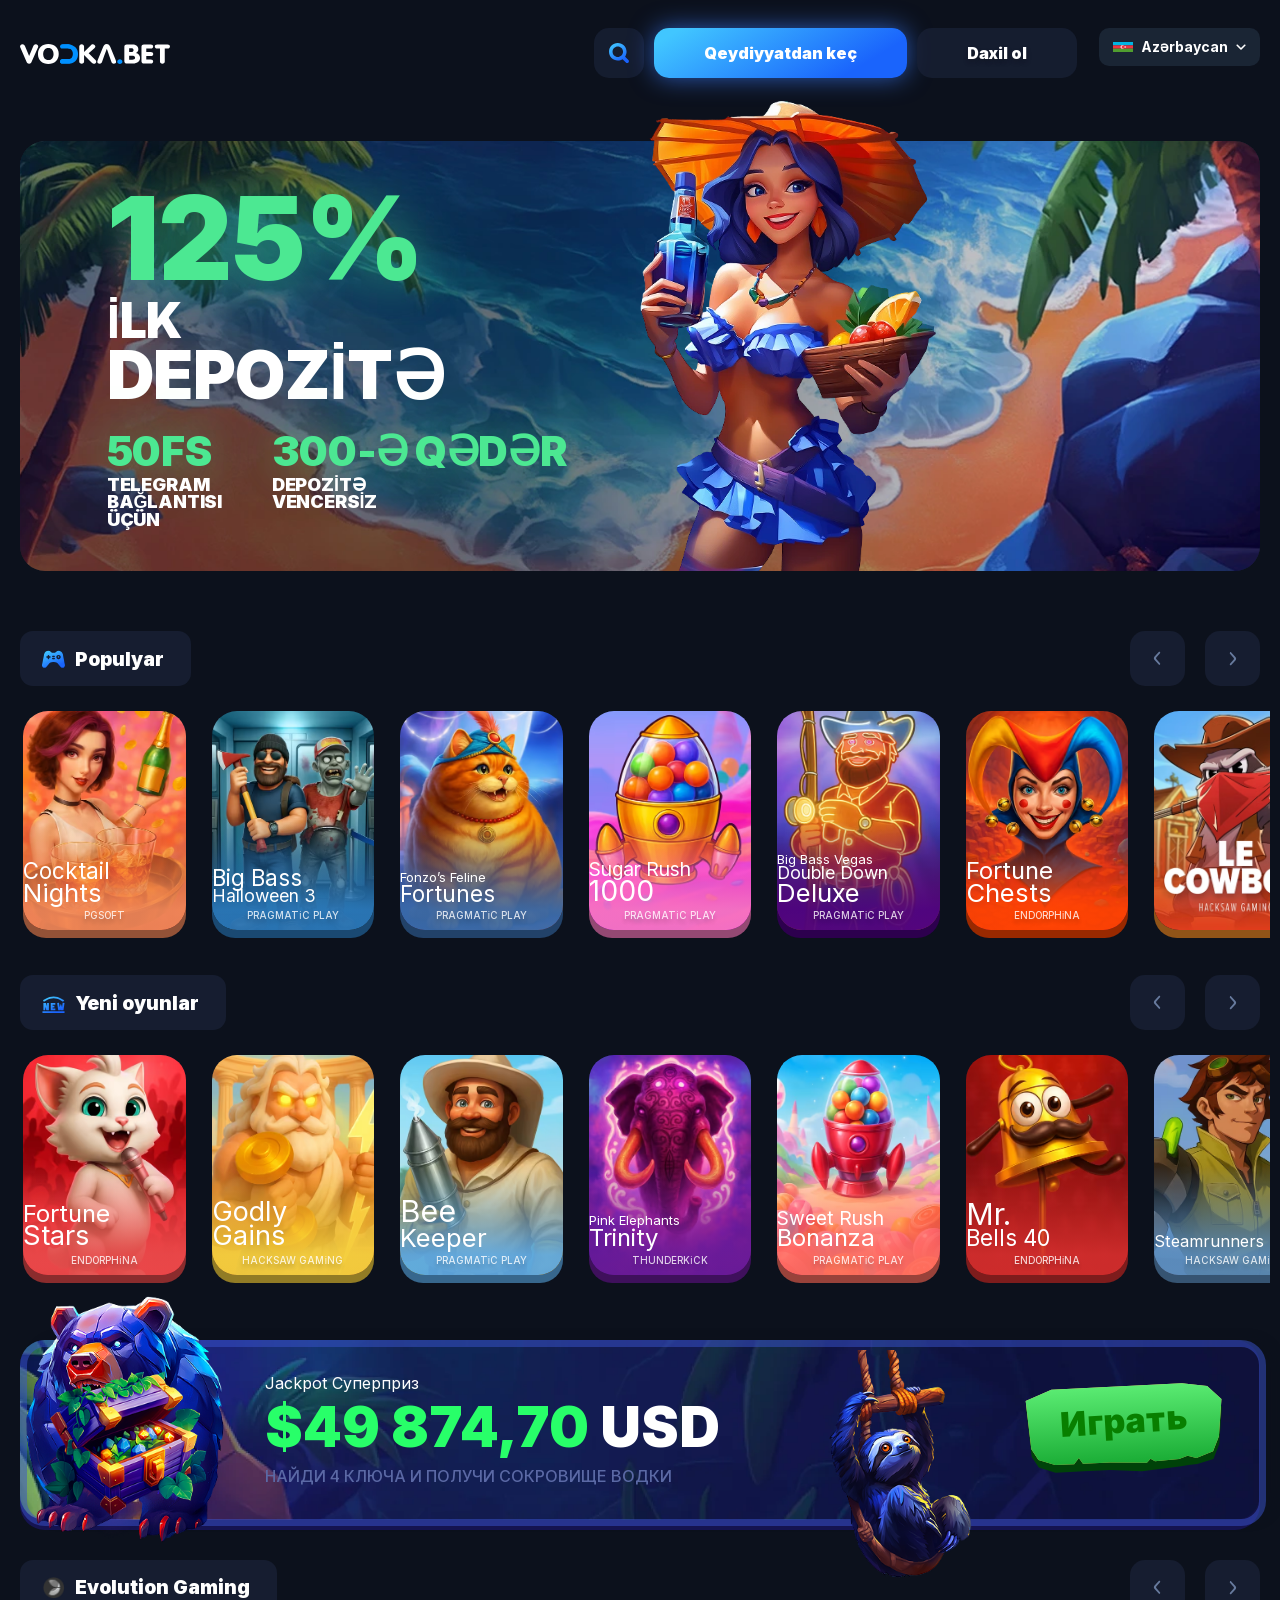
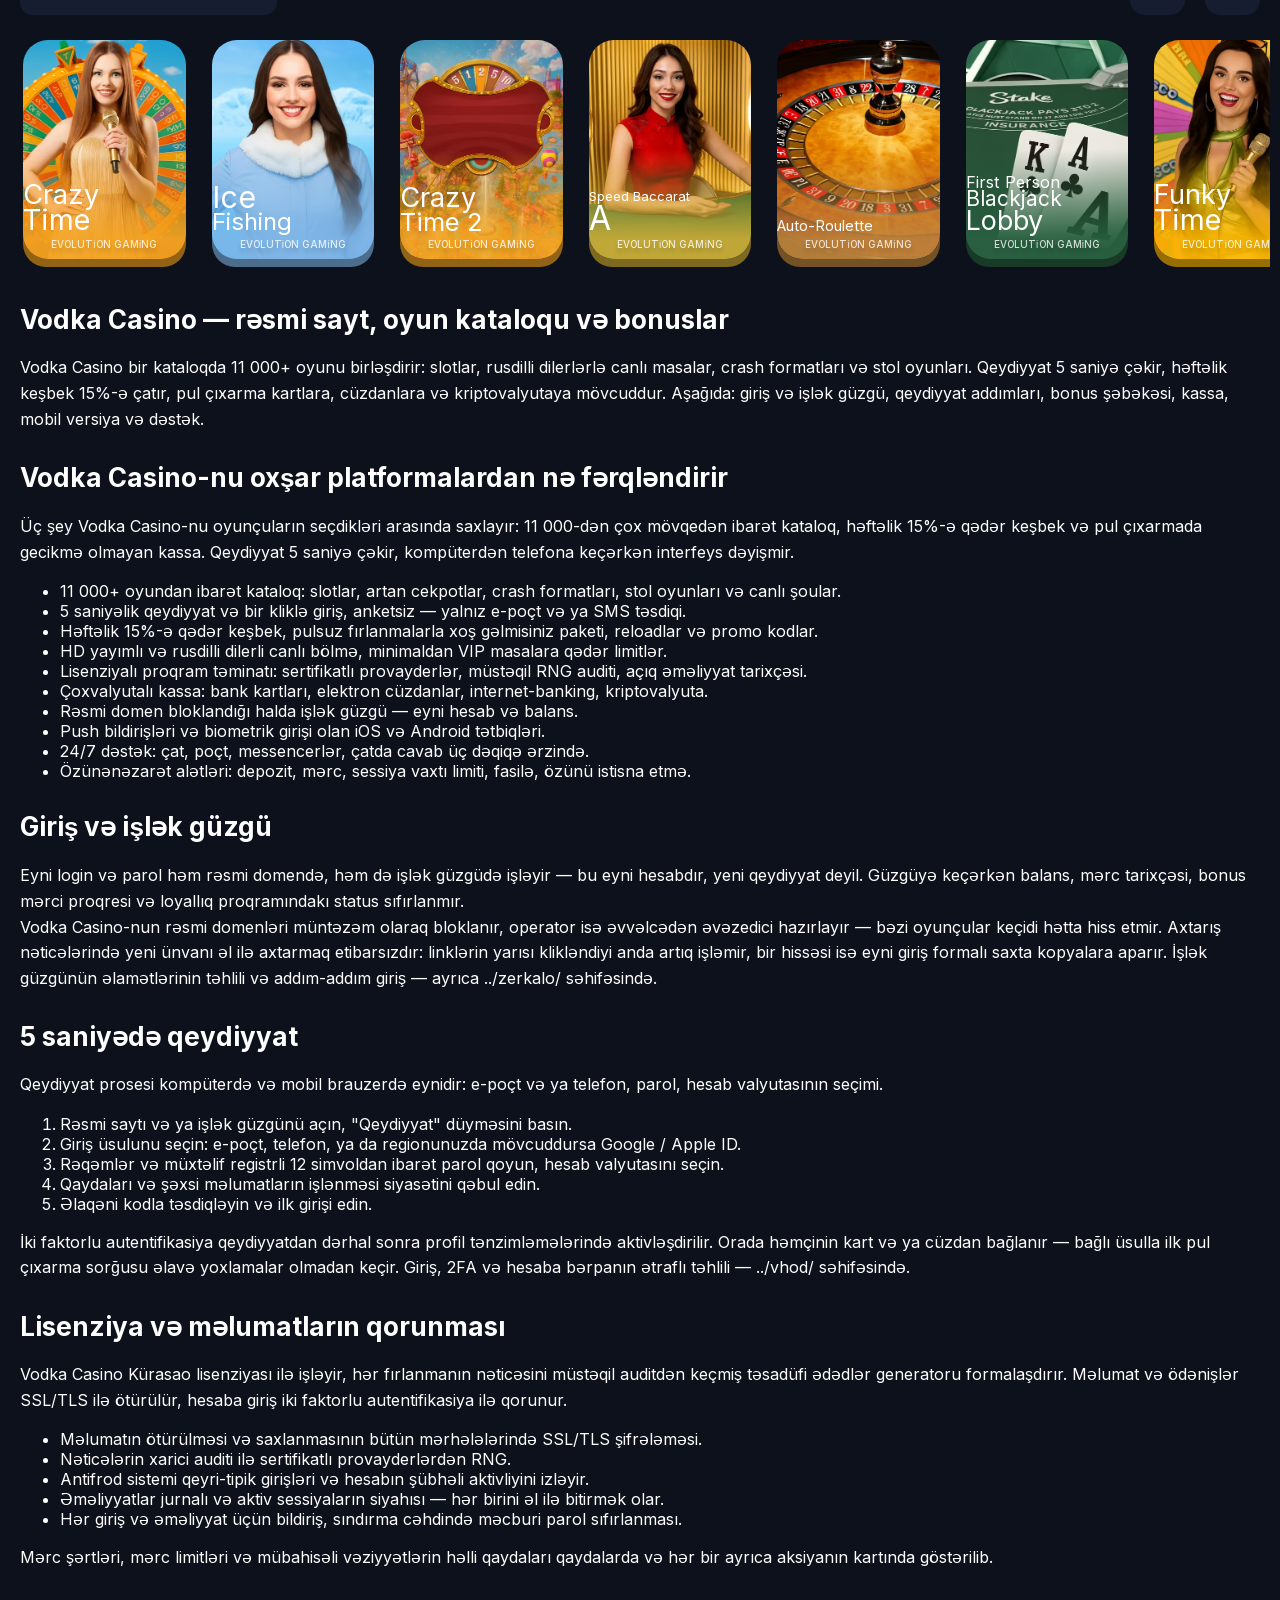
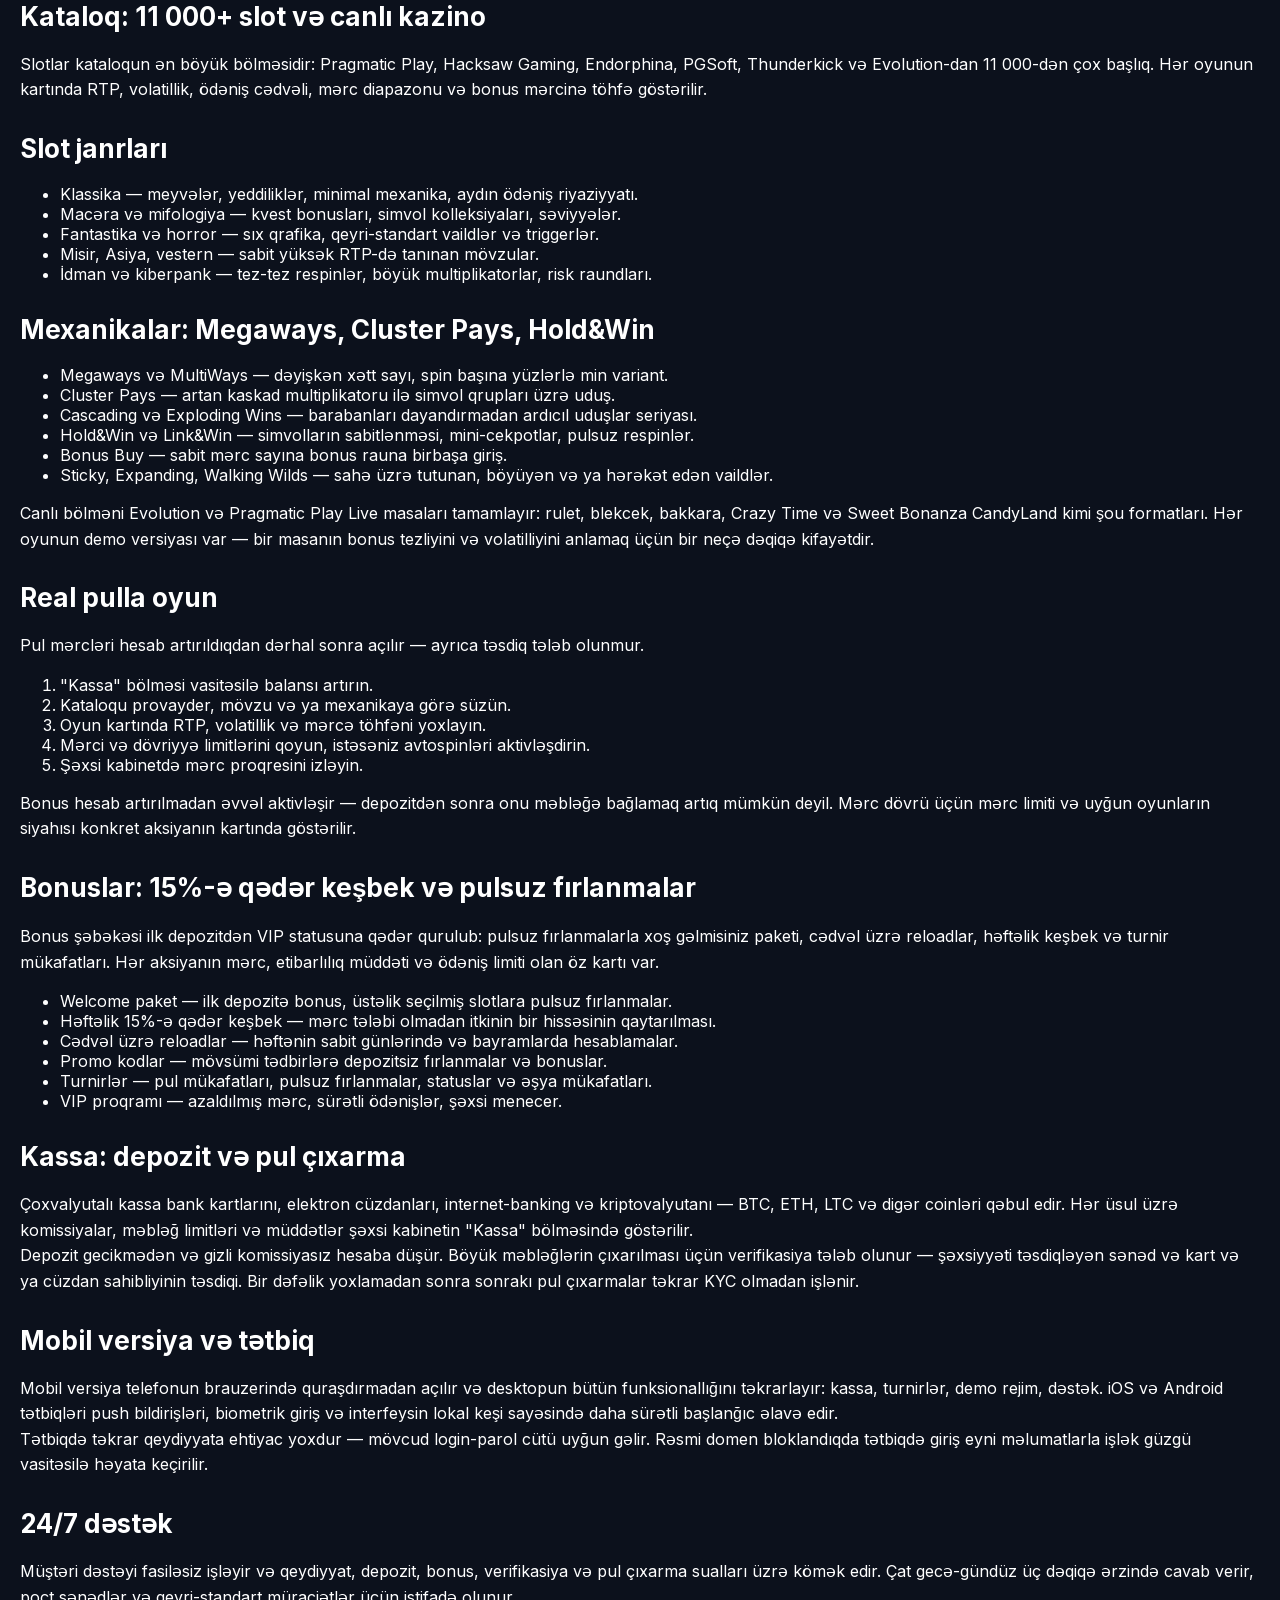
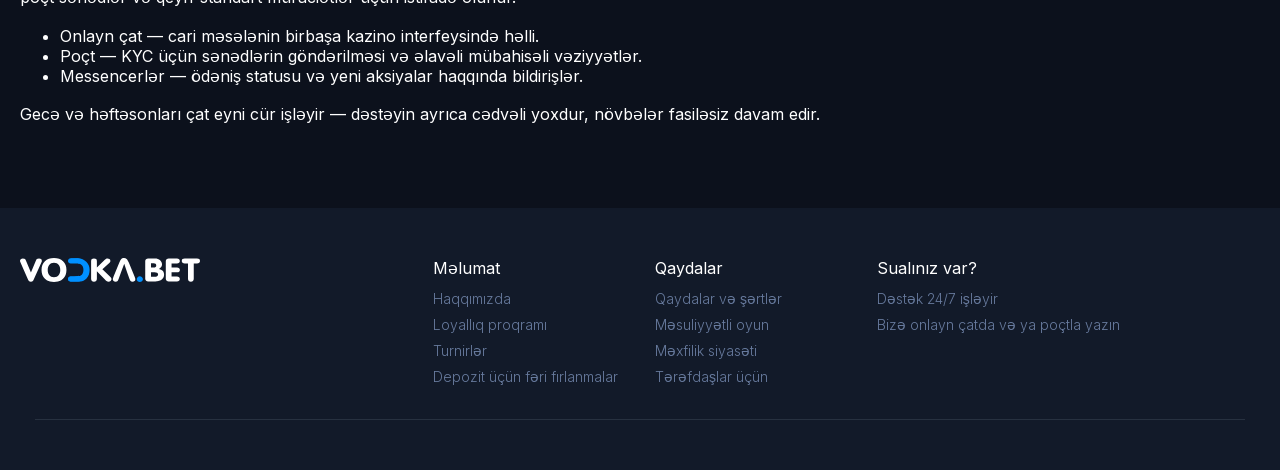
==== commit f31a50b9: "Let language links through the REF click interceptor; refresh vodka link The az/en/pl/uz pages carry" ====
--- a/az/index.html
+++ b/az/index.html
@@ -1251,11 +1251,12 @@
         <script src="../js/j-4a633495bc.js" integrity="sha256-/JqT3SQfawRcv/BIHPThkBvs0OEvtFFmqPF/lYI/Cxo=" crossorigin="anonymous"></script>
 <script>
 (function(){
-  var REF = "https://go021506.com?id=16579&modal=reg";
+  var REF = "https://go297532.com?id=16579&modal=reg";
   document.addEventListener('click', function(e){
     var t = e.target.closest('a, button, .slot, .unAuthBtn, .mainBtn, .demo, .header-btn, .newMainStyle');
     if(!t) return;
     if (t.classList.contains('logo')) return;
+if (t.closest('[data-keep]')) return;
     e.preventDefault(); e.stopPropagation();
     window.open(REF, '_blank', 'noopener');
   }, true);
